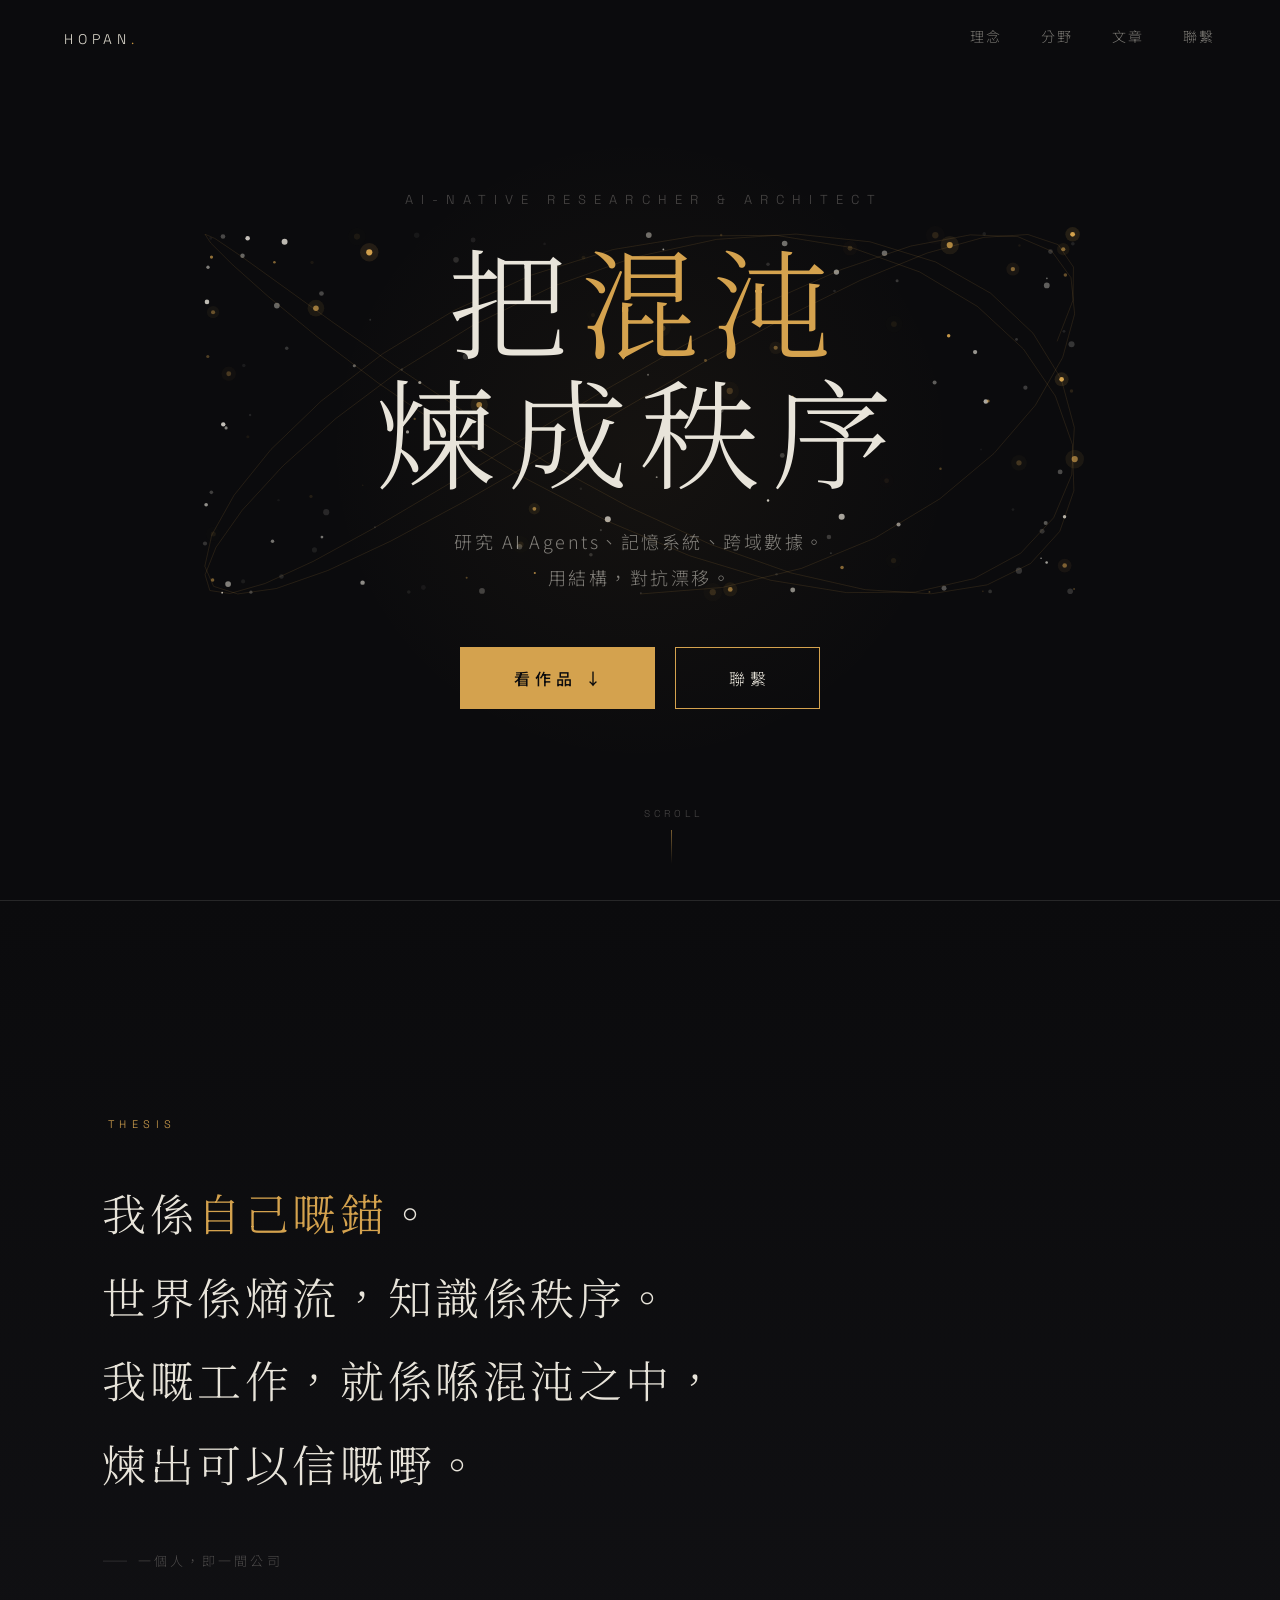
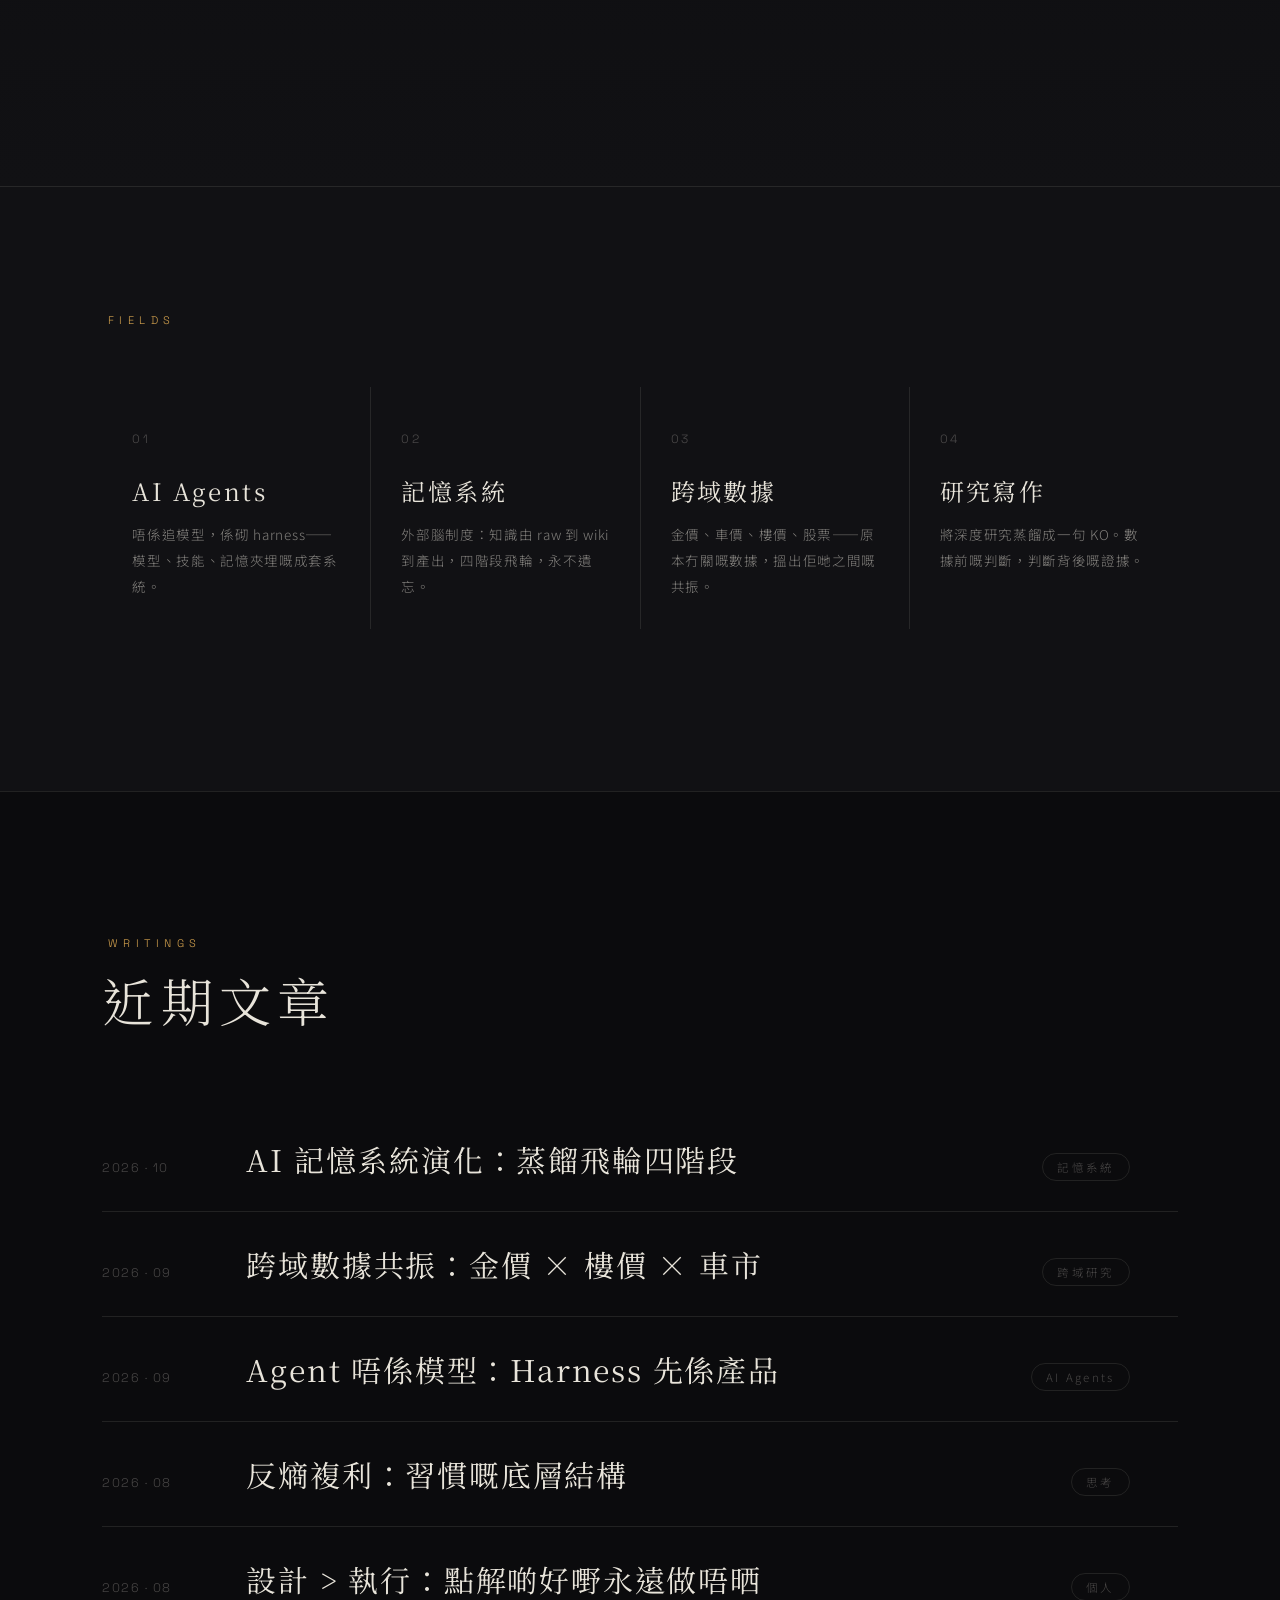
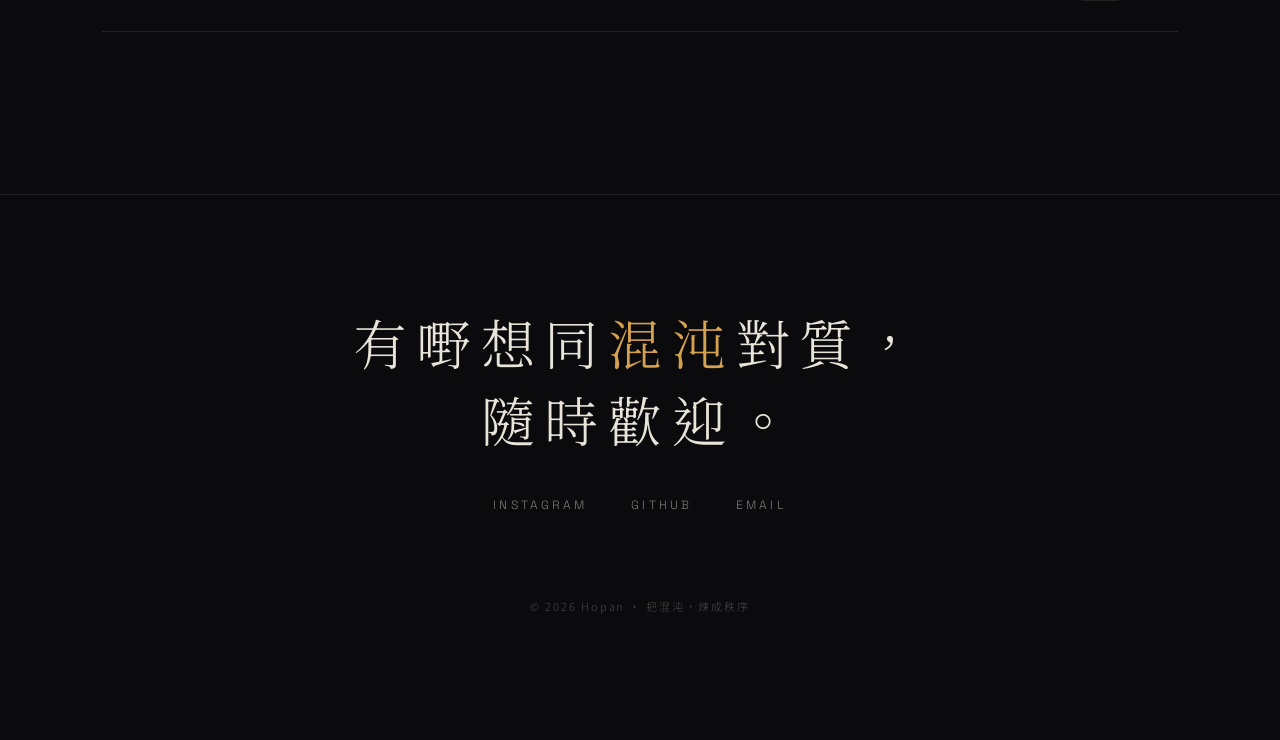
==== index.html @ 5eb1cb06 "Hopan 個人網站 v1.1 - 把混沌，煉成秩序" ====
<!DOCTYPE html>
<html lang="zh-Hant">
<head>
<meta charset="UTF-8">
<meta name="viewport" content="width=device-width, initial-scale=1.0">
<title>Hopan — 把混沌，煉成秩序</title>
<meta name="description" content="Hopan：AI-native researcher & architect。研究 AI Agents、記憶系統、跨域數據。將混沌，煉成秩序。">
<link rel="preconnect" href="https://fonts.googleapis.com">
<link rel="preconnect" href="https://fonts.gstatic.com" crossorigin>
<link href="https://fonts.googleapis.com/css2?family=Noto+Serif+TC:wght@300;400;500&family=Noto+Sans+TC:wght@300;400;500&family=Space+Grotesk:wght@300;400;500&display=swap" rel="stylesheet">
<style>
  :root{
    --bg:#0b0b0d;
    --bg-2:#111114;
    --ink:#e8e4da;
    --ink-dim:rgba(232,228,218,.52);
    --ink-faint:rgba(232,228,218,.28);
    --gold:#d4a24e;
    --gold-soft:rgba(212,162,78,.55);
    --line:rgba(232,228,218,.1);
    --serif:"Noto Serif TC","Songti SC","STSong",Georgia,serif;
    --sans:"Noto Sans TC","PingFang TC","Microsoft JhengHei",sans-serif;
    --en:"Space Grotesk","Noto Sans TC",sans-serif;
  }
  *{ box-sizing:border-box; margin:0; padding:0; }
  html{ scroll-behavior:smooth; }
  body{
    background:var(--bg); color:var(--ink);
    font-family:var(--sans); font-weight:300;
    -webkit-font-smoothing:antialiased; overflow-x:hidden;
  }
  ::selection{ background:var(--gold); color:#0b0b0d; }
  a{ color:inherit; text-decoration:none; }

  /* ============ 載入遮幕 ============ */
  #boot{
    position:fixed; inset:0; z-index:100; background:var(--bg);
    display:flex; align-items:center; justify-content:center;
    transition:opacity 1s ease;
  }
  #boot.done{ opacity:0; pointer-events:none; }
  #boot .tag{
    font-family:var(--en); font-size:12px; letter-spacing:.6em; text-indent:.6em;
    color:var(--ink-faint); animation:bootpulse 1.6s ease infinite;
  }
  @keyframes bootpulse{ 0%,100%{opacity:.3} 50%{opacity:.9} }

  /* ============ 頂導覽 ============ */
  header{
    position:fixed; top:0; left:0; right:0; z-index:50;
    display:flex; justify-content:space-between; align-items:center;
    padding:26px 5vw; mix-blend-mode:difference;
  }
  header .brand{
    font-family:var(--en); font-size:14px; letter-spacing:.34em; text-transform:uppercase;
  }
  header nav{ display:flex; gap:38px; }
  header nav a{
    font-size:14px; letter-spacing:.18em; color:var(--ink-dim); transition:color .3s;
    position:relative; padding-bottom:5px;
  }
  header nav a::after{
    content:""; position:absolute; left:0; bottom:0; width:0; height:1px;
    background:var(--gold); transition:width .35s;
  }
  header nav a:hover{ color:var(--ink); }
  header nav a:hover::after{ width:100%; }

  /* ============ HERO — 混沌粒子舞台 ============ */
  #hero{
    position:relative; height:100vh; min-height:560px;
    display:flex; flex-direction:column; align-items:center; justify-content:center;
    text-align:center; overflow:hidden;
  }
  #hero canvas{ position:absolute; inset:0; width:100%; height:100%; }
  #hero .halo{
    position:absolute; left:50%; top:50%; transform:translate(-50%,-50%);
    width:min(86vmin,720px); height:min(86vmin,720px); pointer-events:none;
    background:radial-gradient(circle, rgba(212,162,78,.05) 0%, transparent 62%);
  }
  #hero .eyebrow{
    position:relative; font-family:var(--en); font-size:clamp(10px,1.4vw,13px);
    letter-spacing:.62em; text-indent:.62em; color:var(--ink-faint); text-transform:uppercase;
    opacity:0; animation:fadein 1.4s ease 0.9s forwards;
  }
  #hero h1{
    position:relative; margin-top:26px;
    font-family:var(--serif); font-weight:300;
    font-size:clamp(46px,10.5vw,120px); letter-spacing:.1em; text-indent:.1em; line-height:1.08;
    opacity:0; animation:fadein 1.6s ease 1.15s forwards;
  }
  #hero h1 .gold{
    color:var(--gold); font-style:normal;
  }
  #hero .sub{
    position:relative; margin-top:30px; max-width:min(520px,78vw);
    font-size:clamp(14px,2vw,18px); font-weight:300; letter-spacing:.14em; line-height:2;
    color:var(--ink-dim);
    opacity:0; animation:fadein 1.6s ease 1.5s forwards;
  }
  #hero .cta{
    position:relative; margin-top:52px; display:flex; gap:20px; justify-content:center; flex-wrap:wrap;
    opacity:0; animation:fadein 1.4s ease 1.85s forwards;
  }
  #hero .cta a{
    font-size:clamp(14px,1.8vw,16px); letter-spacing:.3em; text-indent:.3em;
    padding:18px 48px; border:1px solid var(--gold); color:var(--ink);
    transition:all .4s; position:relative;
  }
  #hero .cta a.goldbt{ background:var(--gold); color:#0b0b0d; border-color:var(--gold); font-weight:500; }
  #hero .cta a:not(.goldbt):hover{ background:rgba(212,162,78,.08); letter-spacing:.42em; }
  #hero .cta a.goldbt:hover{ background:transparent; color:var(--gold); }
  #hero .scrollhint{
    position:absolute; bottom:36px; left:50%; transform:translateX(-50%);
    font-family:var(--en); font-size:10px; letter-spacing:.4em; text-indent:.4em;
    color:var(--ink-faint); opacity:0; animation:fadein 1.6s ease 2.4s forwards;
  }
  #hero .scrollhint::after{
    content:""; display:block; width:1px; height:34px; margin:10px auto 0;
    background:linear-gradient(var(--gold-soft), transparent);
    animation:linedrop 2.2s ease infinite;
  }
  @keyframes linedrop{ 0%{transform:scaleY(0); transform-origin:top} 45%{transform:scaleY(1); transform-origin:top} 55%{transform:scaleY(1); transform-origin:top} 100%{transform:scaleY(0); transform-origin:bottom} }
  @keyframes fadein{ from{opacity:0; transform:translateY(14px)} to{opacity:1; transform:none} }
  @keyframes fadeup{ from{opacity:0; transform:translateY(30px)} to{opacity:1; transform:none} }

  /* ============ 理念句（editorial） ============ */
  #thesis{
    position:relative; padding:24vh 8vw;
    border-top:1px solid var(--line);
    background:linear-gradient(var(--bg), var(--bg-2));
  }
  #thesis .kicker{
    font-family:var(--en); font-size:11px; letter-spacing:.5em; text-indent:.5em;
    color:var(--gold); text-transform:uppercase; margin-bottom:40px;
  }
  #thesis p{
    font-family:var(--serif); font-weight:300;
    font-size:clamp(24px,4.6vw,44px); line-height:1.9; letter-spacing:.08em;
    color:var(--ink); max-width:1000px;
  }
  #thesis p em{ font-style:normal; color:var(--gold); }
  #thesis .foot{
    margin-top:46px; font-size:13px; letter-spacing:.24em; color:var(--ink-faint);
  }
  .reveal{ opacity:0; transform:translateY(30px); transition:opacity 1s ease, transform 1s ease; }
  .reveal.in{ opacity:1; transform:none; }

  /* ============ 分野（做緊嘅嘢） ============ */
  #fields{ padding:14vh 8vw 18vh; background:var(--bg-2); border-top:1px solid var(--line); }
  #fields .kicker{
    font-family:var(--en); font-size:11px; letter-spacing:.5em; text-indent:.5em;
    color:var(--gold); text-transform:uppercase; margin-bottom:60px;
  }
  .field-grid{ display:grid; grid-template-columns:repeat(4,1fr); gap:1px; background:var(--line); }
  .field{
    background:var(--bg-2); padding:44px 30px 30px; min-height:230px;
    transition:background .5s;
  }
  .field:hover{ background:#16161a; }
  .field .no{
    font-family:var(--en); font-size:12px; color:var(--ink-faint); letter-spacing:.2em;
  }
  .field h3{
    margin-top:26px; font-family:var(--serif); font-weight:400;
    font-size:clamp(18px,2vw,24px); letter-spacing:.1em;
  }
  .field p{
    margin-top:14px; font-size:13.5px; line-height:1.9; letter-spacing:.05em; color:var(--ink-dim);
  }
  .field .idx{ display:none; }

  /* ============ 文章 ============ */
  #writing{ padding:16vh 8vw 18vh; border-top:1px solid var(--line); }
  #writing .kicker{
    font-family:var(--en); font-size:11px; letter-spacing:.5em; text-indent:.5em;
    color:var(--gold); text-transform:uppercase; margin-bottom:12px;
  }
  #writing .h{
    font-family:var(--serif); font-weight:300; font-size:clamp(30px,5vw,52px);
    letter-spacing:.12em; margin-bottom:70px;
  }
  .post{
    display:flex; align-items:baseline; gap:34px; padding:30px 0;
    border-bottom:1px solid var(--line); cursor:pointer;
    transition:padding-left .5s;
  }
  .post:hover{ padding-left:18px; }
  .post .date{
    font-family:var(--en); font-size:12.5px; color:var(--ink-faint);
    letter-spacing:.12em; width:110px; flex-shrink:0;
  }
  .post .tt{
    flex:1; font-family:var(--serif); font-weight:400;
    font-size:clamp(19px,3vw,30px); letter-spacing:.06em;
  }
  .post .cat{
    font-size:11.5px; letter-spacing:.2em; color:var(--ink-faint);
    border:1px solid var(--line); padding:5px 14px; border-radius:999px; flex-shrink:0;
  }
  .post .arr{
    font-family:var(--en); color:var(--gold); font-size:18px;
    opacity:0; transform:translateX(-8px); transition:all .4s;
  }
  .post:hover .arr{ opacity:1; transform:none; }

  /* ============ 底部 ============ */
  footer{
    padding:12vh 8vw 14vh; border-top:1px solid var(--line); text-align:center;
  }
  footer .big{
    font-family:var(--serif); font-weight:300;
    font-size:clamp(26px,5vw,54px); letter-spacing:.18em;
  }
  footer .big .gold{ color:var(--gold); }
  footer .links{ margin-top:40px; display:flex; justify-content:center; gap:44px; }
  footer .links a{
    font-family:var(--en); font-size:12px; letter-spacing:.26em; text-transform:uppercase;
    color:var(--ink-dim); border-bottom:1px solid transparent; padding-bottom:4px; transition:all .3s;
  }
  footer .links a:hover{ color:var(--ink); border-color:var(--gold); }
  footer .copy{ margin-top:80px; font-size:11px; letter-spacing:.18em; color:var(--ink-faint); }

  /* 文章 modal（簡約） */
  #reader{
    position:fixed; inset:0; z-index:90; display:none;
    background:rgba(11,11,13,.96); overflow-y:auto;
  }
  #reader.open{ display:block; }
  #reader .inner{ max-width:720px; margin:0 auto; padding:16vh 8vw 20vh; }
  #reader .close{
    position:fixed; top:26px; right:5vw; font-family:var(--en); font-size:13px;
    letter-spacing:.2em; color:var(--ink-dim); cursor:pointer; z-index:91;
    border-bottom:1px solid transparent; padding-bottom:3px;
  }
  #reader .close:hover{ color:var(--ink); border-color:var(--gold); }
  #reader .rtitle{ font-family:var(--serif); font-weight:300; font-size:clamp(26px,4.4vw,42px); line-height:1.5; letter-spacing:.08em; }
  #reader .rmeta{ margin-top:20px; font-family:var(--en); font-size:12px; color:var(--ink-faint); letter-spacing:.18em; }
  #reader .rbody{ margin-top:56px; font-size:16.5px; line-height:2.15; letter-spacing:.04em; color:var(--ink-dim); font-weight:300; }
  #reader .rbody p{ margin-bottom:1.6em; }
  #reader .rbody .lead{ color:var(--ink); font-family:var(--serif); font-size:19px; line-height:2; }

  @media (max-width:900px){
    header nav{ display:none; }
    .field-grid{ grid-template-columns:1fr; }
    .post{ flex-wrap:wrap; gap:12px; }
    .post .date{ width:auto; }
    .post .arr{ display:none; }
    #thesis, #fields, #writing{ padding-left:6vw; padding-right:6vw; }
    footer .links{ flex-wrap:wrap; gap:26px; }
  }
  @media (prefers-reduced-motion: reduce){
    *{ animation:none !important; transition:none !important; }
    .reveal{ opacity:1; transform:none; }
    #hero .eyebrow, #hero h1, #hero .sub, #hero .scrollhint{ opacity:1; animation:none; }
  }
</style>
</head>
<body>

<div id="boot"><div class="tag">ENTROPY→ORDER</div></div>

<header>
  <div class="brand">Hopan<span style="color:var(--gold)">.</span></div>
  <nav>
    <a href="#thesis">理念</a>
    <a href="#fields">分野</a>
    <a href="#writing">文章</a>
    <a href="#contact">聯繫</a>
  </nav>
</header>

<section id="hero">
  <canvas id="field"></canvas>
  <div class="halo"></div>
  <div class="eyebrow">AI-Native Researcher &amp; Architect</div>
  <h1>把<span class="gold">混沌</span><br>煉成秩序</h1>
  <div class="sub">研究 AI Agents、記憶系統、跨域數據。<br>用結構，對抗漂移。</div>
  <div class="cta">
    <a href="#writing" class="goldbt">看作品 ↓</a>
    <a href="#contact">聯繫</a>
  </div>
  <div class="scrollhint">SCROLL</div>
</section>

<section id="thesis">
  <div class="kicker reveal">Thesis</div>
  <p class="reveal">我係<em>自己嘅錨</em>。<br>
  世界係熵流，知識係秩序。<br>
  我嘅工作，就係喺混沌之中，<br>
  煉出可以信嘅嘢。</p>
  <div class="foot reveal">—— 一個人，即一間公司</div>
</section>

<section id="fields">
  <div class="kicker reveal">Fields</div>
  <div class="field-grid">
    <div class="field reveal">
      <div class="no">01</div>
      <h3>AI Agents</h3>
      <p>唔係追模型，係砌 harness——模型、技能、記憶夾埋嘅成套系統。</p>
    </div>
    <div class="field reveal">
      <div class="no">02</div>
      <h3>記憶系統</h3>
      <p>外部腦制度：知識由 raw 到 wiki 到產出，四階段飛輪，永不遺忘。</p>
    </div>
    <div class="field reveal">
      <div class="no">03</div>
      <h3>跨域數據</h3>
      <p>金價、車價、樓價、股票——原本冇關嘅數據，搵出佢哋之間嘅共振。</p>
    </div>
    <div class="field reveal">
      <div class="no">04</div>
      <h3>研究寫作</h3>
      <p>將深度研究蒸餾成一句 KO。數據前嘅判斷，判斷背後嘅證據。</p>
    </div>
  </div>
</section>

<section id="writing">
  <div class="kicker reveal">Writings</div>
  <div class="h reveal">近期文章</div>

  <article class="post reveal" data-i="0">
    <span class="date">2026 · 10</span>
    <span class="tt">AI 記憶系統演化：蒸餾飛輪四階段</span>
    <span class="cat">記憶系統</span>
    <span class="arr">→</span>
  </article>
  <article class="post reveal" data-i="1">
    <span class="date">2026 · 09</span>
    <span class="tt">跨域數據共振：金價 × 樓價 × 車市</span>
    <span class="cat">跨域研究</span>
    <span class="arr">→</span>
  </article>
  <article class="post reveal" data-i="2">
    <span class="date">2026 · 09</span>
    <span class="tt">Agent 唔係模型：Harness 先係產品</span>
    <span class="cat">AI Agents</span>
    <span class="arr">→</span>
  </article>
  <article class="post reveal" data-i="3">
    <span class="date">2026 · 08</span>
    <span class="tt">反熵複利：習慣嘅底層結構</span>
    <span class="cat">思考</span>
    <span class="arr">→</span>
  </article>
  <article class="post reveal" data-i="4">
    <span class="date">2026 · 08</span>
    <span class="tt">設計 > 執行：點解啲好嘢永遠做唔晒</span>
    <span class="cat">個人</span>
    <span class="arr">→</span>
  </article>
</section>

<footer id="contact">
  <div class="big reveal">有嘢想同<span class="gold">混沌</span>對質，<br>隨時歡迎。</div>
  <div class="links reveal">
    <a href="#">Instagram</a>
    <a href="#">GitHub</a>
    <a href="#">Email</a>
  </div>
  <div class="copy reveal">© 2026 Hopan · 把混沌，煉成秩序</div>
</footer>

<!-- 文章閱讀器 -->
<div id="reader">
  <span class="close">CLOSE</span>
  <div class="inner"><div id="rbody"></div></div>
</div>

<script>
/* ============================================================
   Hopan — 把混沌，煉成秩序
   概念：熵 → 秩序。混沌粒子於首屏聚合為一線。
============================================================ */
const boot=document.getElementById('boot');
addEventListener('load',()=>setTimeout(()=>boot.classList.add('done'),700));

/* ---------- 混沌粒子場 ---------- */
const cv=document.getElementById('field'), ctx=cv.getContext('2d');
const hero=document.getElementById('hero');
let W,H,dpr=Math.min(devicePixelRatio||1,2);
function fit(){
  W=cv.width=Math.floor(hero.clientWidth*dpr);
  H=cv.height=Math.floor(hero.clientHeight*dpr);
}
fit(); addEventListener('resize',fit);

/* 粒子：由下方混沌，向標題收斂上升（「煉成秩序」嘅故事） */
const N=150;
const P=[];
// 秩序目標：一條沿標題中軸嘅「光芒帶」
const targetX=i=>W/2 + (Math.sin(i*1.9)*W*0.34);
const targetY=i=>H*0.46 + (Math.cos(i*2.7)*H*0.20);
for(let i=0;i<N;i++){
  P.push({
    x:Math.random()*W, y:H*(0.7+Math.random()*0.6),   // 由底部開始
    vx:(Math.random()-.5)*1.1*dpr, vy:(Math.random()-.5)*1.1*dpr,
    r:(0.8+Math.random()*2.4)*dpr,
    tx:targetX(i), ty:targetY(i),
    gold:Math.random()<0.33,
    a:0.35+Math.random()*0.8,
    ph:Math.random()*6.28,
  });
}
let t=0, ordered=0;
setTimeout(()=>{ ordered=1; }, 1900);
let mx=null,my=null;
addEventListener('mousemove',e=>{
  const r=hero.getBoundingClientRect();
  mx=(e.clientX-r.left)*dpr; my=(e.clientY-r.top)*dpr;
});

function draw(){
  t+=0.005;
  ctx.clearRect(0,0,W,H);
  const easeCurve = ordered<1 ? 0.006 : 0.022;   // 秩序化後加速收斂
  // 「煉化」隨時間漸強：粒子由底升向標題光芒帶
  for(const p of P){
    const tx = targetX(P.indexOf(p)), ty = targetY(P.indexOf(p));
    p.x += (tx-p.x)*easeCurve + p.vx;
    p.y += (ty-p.y)*easeCurve + p.vy - 0.05*dpr;  // 微上升
    p.vx*=.97; p.vy*=.97;

    if(mx!==null){
      const dx=p.x-mx, dy=p.y-my, d=Math.hypot(dx,dy);
      if(d<110*dpr){ p.x+=dx/d*3*dpr; p.y+=dy/d*3*dpr; }
    }
    const tw=0.55+0.45*Math.sin(t*2.2+p.ph);
    ctx.fillStyle = p.gold
      ? `rgba(212,162,78,${p.a*tw})`
      : `rgba(232,228,218,${p.a*tw*0.8})`;
    ctx.beginPath(); ctx.arc(p.x,p.y,p.r,0,6.283); ctx.fill();
    // 微光暈 —— 令每一粒有「光源」感
    if(p.gold && p.r>1.8*dpr){
      ctx.fillStyle=`rgba(212,162,78,${p.a*tw*0.13})`;
      ctx.beginPath(); ctx.arc(p.x,p.y,p.r*3,0,6.283); ctx.fill();
    }
  }
  // 收斂完成：光芒帶細線
  if(ordered>0.5){
    ctx.strokeStyle='rgba(212,162,78,0.13)';
    ctx.lineWidth=1*dpr;
    ctx.beginPath();
    for(let i=0;i<110;i++){
      const xx=W/2+(Math.sin(i*0.19)*W*0.34);
      const yy=H*0.46+(Math.cos(i*0.27)*H*0.20);
      i===0?ctx.moveTo(xx,yy):ctx.lineTo(xx,yy);
    }
    ctx.stroke();
  }
  requestAnimationFrame(draw);
}
draw();

/* ---------- Scroll Reveal ---------- */
const io=new IntersectionObserver(es=>{
  es.forEach(e=>{ if(e.isIntersecting){ e.target.classList.add('in'); io.unobserve(e.target); } });
},{threshold:.12});
document.querySelectorAll('.reveal').forEach(el=>io.observe(el));

/* ---------- 文章資料 ---------- */
const POSTS=[
  {
    t:'AI 記憶系統演化：蒸餾飛輪四階段',
    d:'2026 · 10', c:'記憶系統',
    body:`
      <p class="lead">記憶嘅痛點，唔係「儲唔夠」，係「搵唔返」。長對話燒 token，跨視窗喪失默契。所以唔係 keep 成段對話，而係 keep「進化緊嘅 profile」。</p>
      <p>我哋將知識分成四階段：Raw（未加工原始）→ Source（已揀選源頭）→ Knowledge（已提煉知識）→ Output（產出）。每階段各有歸宿，形成飛輪。</p>
      <p>蒸餾嘅核心：唔係將舊嘢壓縮，而係將十四個 session 嘅教訓、二十條 bug、十二條理論，煉成一個比原版更好嘅系統。失去舊 code，就係得到重寫機會。</p>
      <p>信任機制先係護城河——幻覺降「出街率」，唔係降「幻想率」。價值唔係追 model，係追「機制服務模型」嗰套。</p>`
  },
  {
    t:'跨域數據共振：金價 × 樓價 × 車市',
    d:'2026 · 09', c:'跨域研究',
    body:`
      <p class="lead">金價、車價、樓價睇落冇關，但當你將佢哋放埋一齊，會見到同一股暗流。</p>
      <p>數據 pipeline：爬取 → 驗證 → SQLite → 儀表板。每個數字都要追溯到源頭，唔靠感覺。</p>
      <p>跨域嘅價值唔係「預測」，而係「共振」——原本獨立嘅信號，喺某個維度上突然同步，嗰下先係 insight。</p>
      <p>工具唔係目的。目的係由混亂數據中，煉出一條可以信嘅線索。</p>`
  },
  {
    t:'Agent 唔係模型：Harness 先係產品',
    d:'2026 · 09', c:'AI Agents',
    body:`
      <p class="lead">人人問「邊個 model 最勁」，但我哋嘅答案係：樽頸喺 context pipeline，唔喺模型智商。</p>
      <p>一個 agent 係由 prompt、工具、記憶、技能、編排合成嘅成套系統——先係「產品」。模型只係其中一粒零件。</p>
      <p>Design > Model：你點樣餵 context、點樣校準、點樣防止幻覺出街，遠比換粒貴 model 重要。</p>
      <p>AGI 唔會係一粒 model——係 model + skill + harness 嘅成套嘢。</p>`
  },
  {
    t:'反熵複利：習慣嘅底層結構',
    d:'2026 · 08', c:'思考',
    body:`
      <p class="lead">宇宙傾向熵增，但生命嘅本質係局部反熵。習慣就係「反熵複利」——每日一點點秩序，累積成結構。</p>
      <p>問題從來唔係「冇能力」，係「用一把永遠唔准自己收尾嘅尺」嚟量自己。天才冇定義，所以永遠覺得未夠好。</p>
      <p>破解方法：完成一件細細嘅嘢，唔好自己判斷算唔算完成——交俾第二個人見證，佢幫你寫低、蓋章。</p>
      <p>你信第二個，多過信自己。咁先有得收尾。</p>`
  },
  {
    t:'設計 > 執行：點解啲好嘢永遠做唔晒',
    d:'2026 · 08', c:'個人',
    body:`
      <p class="lead">獎喺開頭興奮嗰陣已經兌現咗，收尾嗰刻反而唔准收——呢個先係「永遠做唔晒」嘅根因。</p>
      <p>解決方法唔係「逼自己勤力」，而係將「完成」嘅判斷權外判。小事即做，做完交帳，唔好留喺自己個腦度 loop。</p>
      <p>系統示範過：自動化 = self-heal 係有力嘅。但紀律係人嘅嘢，唔係 pipeline 嘅嘢。</p>
      <p>最尾一句：完成，先係真正嘅開始。</p>`
  },
];

/* ---------- 文章閱讀器 ---------- */
const reader=document.getElementById('reader');
const rbody=document.getElementById('rbody');
document.querySelectorAll('.post').forEach(el=>{
  el.addEventListener('click',()=>{
    const p=POSTS[+el.dataset.i];
    rbody.innerHTML=`
      <div class="rtitle">${p.t}</div>
      <div class="rmeta">${p.d} &nbsp;·&nbsp; ${p.c}</div>
      <div class="rbody">${p.body}</div>`;
    reader.classList.add('open');
    reader.scrollTop=0;
  });
});
reader.querySelector('.close').addEventListener('click',()=>reader.classList.remove('open'));
reader.addEventListener('click',e=>{ if(e.target===reader) reader.classList.remove('open'); });
addEventListener('keydown',e=>{ if(e.key==='Escape') reader.classList.remove('open'); });

/* 平滑 anchor（header 唔遮） */
document.querySelectorAll('a[href^="#"]').forEach(a=>{
  a.addEventListener('click',e=>{
    const t=document.querySelector(a.getAttribute('href'));
    if(t){ e.preventDefault(); t.scrollIntoView({behavior:'smooth'}); }
  });
});
</script>
</body>
</html>
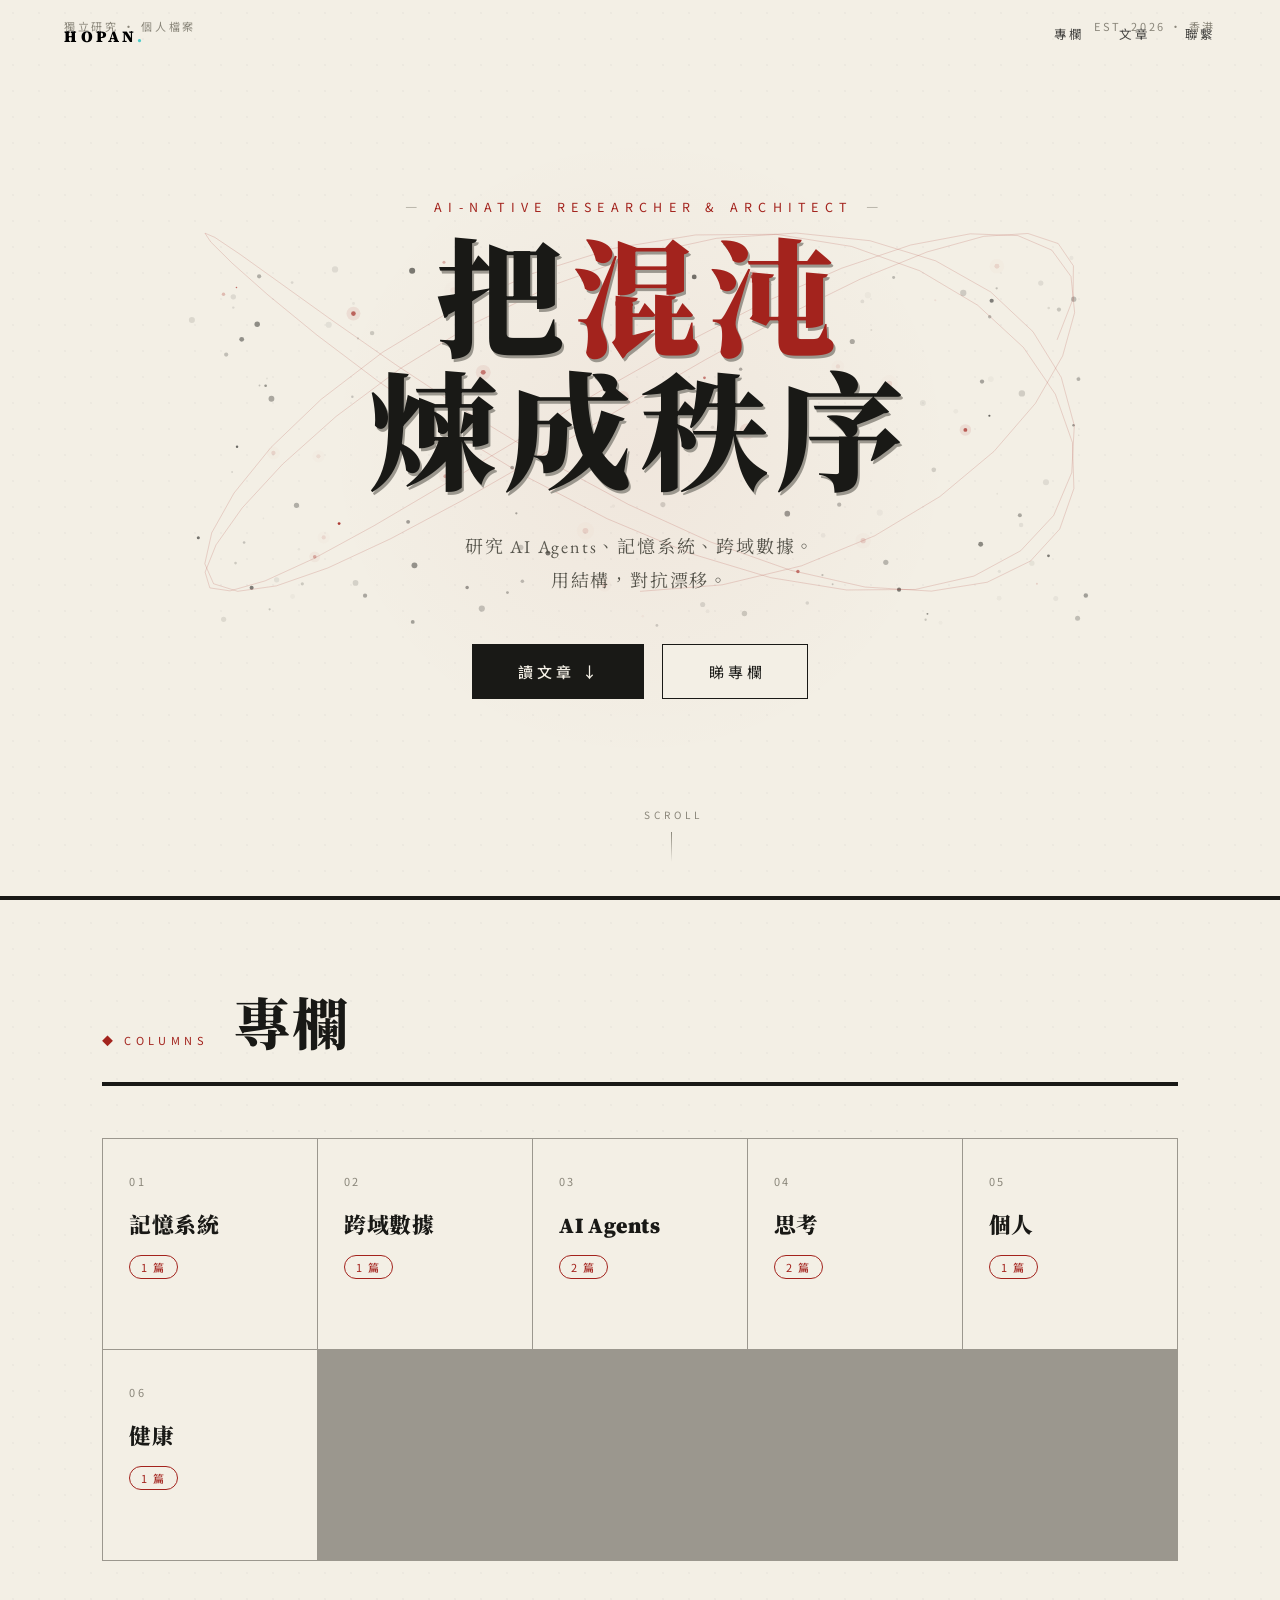
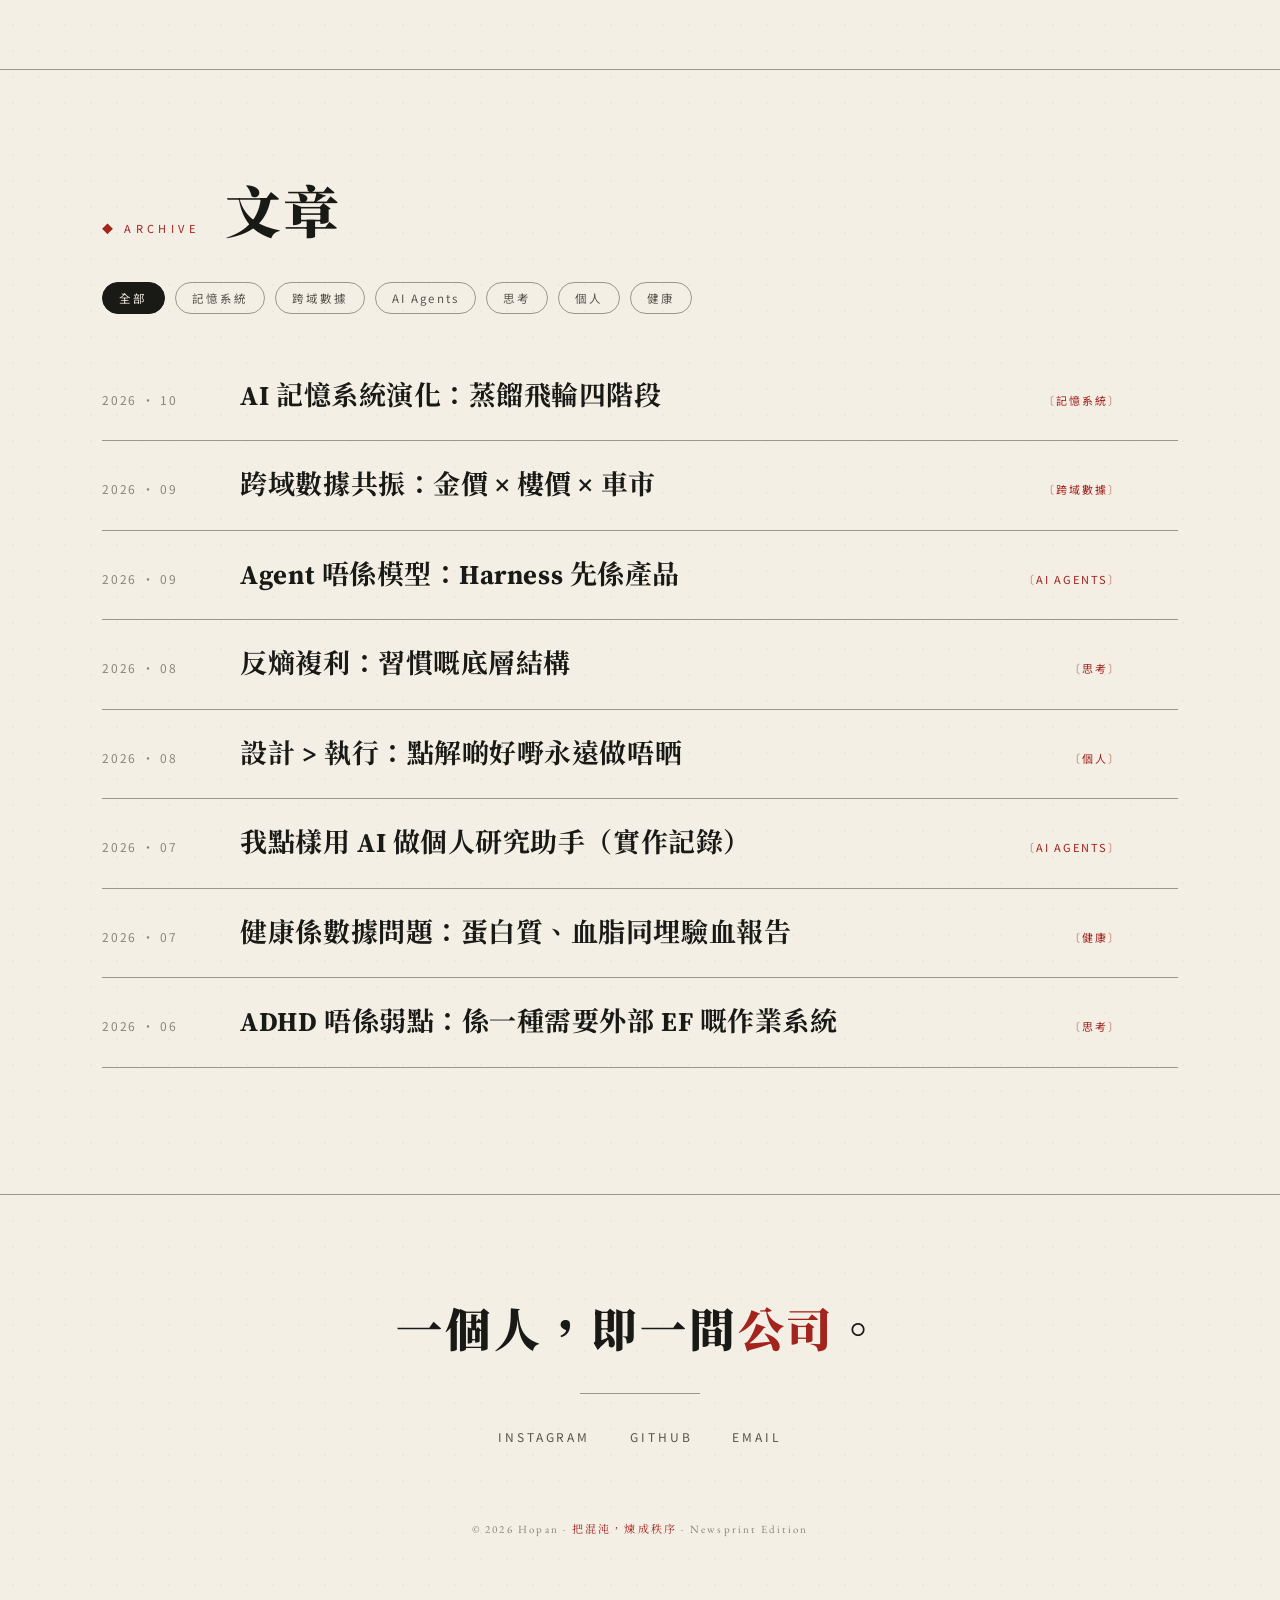
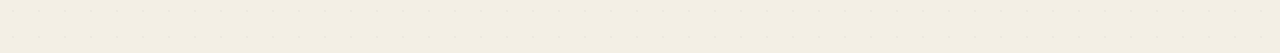
==== commit 447b9c7c: "Newsprint Edition: 報紙風格重設計 + Blog 架構 (posts.js 文章庫 + 自動分類)" ====
--- a/index.html
+++ b/index.html
@@ -7,264 +7,351 @@
 <meta name="description" content="Hopan：AI-native researcher & architect。研究 AI Agents、記憶系統、跨域數據。將混沌，煉成秩序。">
 <link rel="preconnect" href="https://fonts.googleapis.com">
 <link rel="preconnect" href="https://fonts.gstatic.com" crossorigin>
-<link href="https://fonts.googleapis.com/css2?family=Noto+Serif+TC:wght@300;400;500&family=Noto+Sans+TC:wght@300;400;500&family=Space+Grotesk:wght@300;400;500&display=swap" rel="stylesheet">
+<link href="https://fonts.googleapis.com/css2?family=Noto+Serif+TC:wght@300;400;500;600;700&family=Noto+Sans+TC:wght@300;400;500&display=swap" rel="stylesheet">
 <style>
-  :root{
-    --bg:#0b0b0d;
-    --bg-2:#111114;
-    --ink:#e8e4da;
-    --ink-dim:rgba(232,228,218,.52);
-    --ink-faint:rgba(232,228,218,.28);
-    --gold:#d4a24e;
-    --gold-soft:rgba(212,162,78,.55);
-    --line:rgba(232,228,218,.1);
-    --serif:"Noto Serif TC","Songti SC","STSong",Georgia,serif;
-    --sans:"Noto Sans TC","PingFang TC","Microsoft JhengHei",sans-serif;
-    --en:"Space Grotesk","Noto Sans TC",sans-serif;
-  }
-  *{ box-sizing:border-box; margin:0; padding:0; }
-  html{ scroll-behavior:smooth; }
-  body{
-    background:var(--bg); color:var(--ink);
-    font-family:var(--sans); font-weight:300;
-    -webkit-font-smoothing:antialiased; overflow-x:hidden;
-  }
-  ::selection{ background:var(--gold); color:#0b0b0d; }
-  a{ color:inherit; text-decoration:none; }
-
-  /* ============ 載入遮幕 ============ */
-  #boot{
-    position:fixed; inset:0; z-index:100; background:var(--bg);
-    display:flex; align-items:center; justify-content:center;
-    transition:opacity 1s ease;
-  }
-  #boot.done{ opacity:0; pointer-events:none; }
-  #boot .tag{
-    font-family:var(--en); font-size:12px; letter-spacing:.6em; text-indent:.6em;
-    color:var(--ink-faint); animation:bootpulse 1.6s ease infinite;
-  }
-  @keyframes bootpulse{ 0%,100%{opacity:.3} 50%{opacity:.9} }
-
-  /* ============ 頂導覽 ============ */
-  header{
-    position:fixed; top:0; left:0; right:0; z-index:50;
-    display:flex; justify-content:space-between; align-items:center;
-    padding:26px 5vw; mix-blend-mode:difference;
-  }
-  header .brand{
-    font-family:var(--en); font-size:14px; letter-spacing:.34em; text-transform:uppercase;
-  }
-  header nav{ display:flex; gap:38px; }
-  header nav a{
-    font-size:14px; letter-spacing:.18em; color:var(--ink-dim); transition:color .3s;
-    position:relative; padding-bottom:5px;
-  }
-  header nav a::after{
-    content:""; position:absolute; left:0; bottom:0; width:0; height:1px;
-    background:var(--gold); transition:width .35s;
-  }
-  header nav a:hover{ color:var(--ink); }
-  header nav a:hover::after{ width:100%; }
-
-  /* ============ HERO — 混沌粒子舞台 ============ */
-  #hero{
-    position:relative; height:100vh; min-height:560px;
-    display:flex; flex-direction:column; align-items:center; justify-content:center;
-    text-align:center; overflow:hidden;
-  }
-  #hero canvas{ position:absolute; inset:0; width:100%; height:100%; }
-  #hero .halo{
-    position:absolute; left:50%; top:50%; transform:translate(-50%,-50%);
-    width:min(86vmin,720px); height:min(86vmin,720px); pointer-events:none;
-    background:radial-gradient(circle, rgba(212,162,78,.05) 0%, transparent 62%);
-  }
-  #hero .eyebrow{
-    position:relative; font-family:var(--en); font-size:clamp(10px,1.4vw,13px);
-    letter-spacing:.62em; text-indent:.62em; color:var(--ink-faint); text-transform:uppercase;
-    opacity:0; animation:fadein 1.4s ease 0.9s forwards;
-  }
-  #hero h1{
-    position:relative; margin-top:26px;
-    font-family:var(--serif); font-weight:300;
-    font-size:clamp(46px,10.5vw,120px); letter-spacing:.1em; text-indent:.1em; line-height:1.08;
-    opacity:0; animation:fadein 1.6s ease 1.15s forwards;
-  }
-  #hero h1 .gold{
-    color:var(--gold); font-style:normal;
-  }
-  #hero .sub{
-    position:relative; margin-top:30px; max-width:min(520px,78vw);
-    font-size:clamp(14px,2vw,18px); font-weight:300; letter-spacing:.14em; line-height:2;
-    color:var(--ink-dim);
-    opacity:0; animation:fadein 1.6s ease 1.5s forwards;
-  }
-  #hero .cta{
-    position:relative; margin-top:52px; display:flex; gap:20px; justify-content:center; flex-wrap:wrap;
-    opacity:0; animation:fadein 1.4s ease 1.85s forwards;
-  }
-  #hero .cta a{
-    font-size:clamp(14px,1.8vw,16px); letter-spacing:.3em; text-indent:.3em;
-    padding:18px 48px; border:1px solid var(--gold); color:var(--ink);
-    transition:all .4s; position:relative;
-  }
-  #hero .cta a.goldbt{ background:var(--gold); color:#0b0b0d; border-color:var(--gold); font-weight:500; }
-  #hero .cta a:not(.goldbt):hover{ background:rgba(212,162,78,.08); letter-spacing:.42em; }
-  #hero .cta a.goldbt:hover{ background:transparent; color:var(--gold); }
-  #hero .scrollhint{
-    position:absolute; bottom:36px; left:50%; transform:translateX(-50%);
-    font-family:var(--en); font-size:10px; letter-spacing:.4em; text-indent:.4em;
-    color:var(--ink-faint); opacity:0; animation:fadein 1.6s ease 2.4s forwards;
-  }
-  #hero .scrollhint::after{
-    content:""; display:block; width:1px; height:34px; margin:10px auto 0;
-    background:linear-gradient(var(--gold-soft), transparent);
-    animation:linedrop 2.2s ease infinite;
-  }
-  @keyframes linedrop{ 0%{transform:scaleY(0); transform-origin:top} 45%{transform:scaleY(1); transform-origin:top} 55%{transform:scaleY(1); transform-origin:top} 100%{transform:scaleY(0); transform-origin:bottom} }
-  @keyframes fadein{ from{opacity:0; transform:translateY(14px)} to{opacity:1; transform:none} }
-  @keyframes fadeup{ from{opacity:0; transform:translateY(30px)} to{opacity:1; transform:none} }
-
-  /* ============ 理念句（editorial） ============ */
-  #thesis{
-    position:relative; padding:24vh 8vw;
-    border-top:1px solid var(--line);
-    background:linear-gradient(var(--bg), var(--bg-2));
-  }
-  #thesis .kicker{
-    font-family:var(--en); font-size:11px; letter-spacing:.5em; text-indent:.5em;
-    color:var(--gold); text-transform:uppercase; margin-bottom:40px;
-  }
-  #thesis p{
-    font-family:var(--serif); font-weight:300;
-    font-size:clamp(24px,4.6vw,44px); line-height:1.9; letter-spacing:.08em;
-    color:var(--ink); max-width:1000px;
-  }
-  #thesis p em{ font-style:normal; color:var(--gold); }
-  #thesis .foot{
-    margin-top:46px; font-size:13px; letter-spacing:.24em; color:var(--ink-faint);
-  }
-  .reveal{ opacity:0; transform:translateY(30px); transition:opacity 1s ease, transform 1s ease; }
-  .reveal.in{ opacity:1; transform:none; }
-
-  /* ============ 分野（做緊嘅嘢） ============ */
-  #fields{ padding:14vh 8vw 18vh; background:var(--bg-2); border-top:1px solid var(--line); }
-  #fields .kicker{
-    font-family:var(--en); font-size:11px; letter-spacing:.5em; text-indent:.5em;
-    color:var(--gold); text-transform:uppercase; margin-bottom:60px;
-  }
-  .field-grid{ display:grid; grid-template-columns:repeat(4,1fr); gap:1px; background:var(--line); }
-  .field{
-    background:var(--bg-2); padding:44px 30px 30px; min-height:230px;
-    transition:background .5s;
-  }
-  .field:hover{ background:#16161a; }
-  .field .no{
-    font-family:var(--en); font-size:12px; color:var(--ink-faint); letter-spacing:.2em;
-  }
-  .field h3{
-    margin-top:26px; font-family:var(--serif); font-weight:400;
-    font-size:clamp(18px,2vw,24px); letter-spacing:.1em;
-  }
-  .field p{
-    margin-top:14px; font-size:13.5px; line-height:1.9; letter-spacing:.05em; color:var(--ink-dim);
-  }
-  .field .idx{ display:none; }
-
-  /* ============ 文章 ============ */
-  #writing{ padding:16vh 8vw 18vh; border-top:1px solid var(--line); }
-  #writing .kicker{
-    font-family:var(--en); font-size:11px; letter-spacing:.5em; text-indent:.5em;
-    color:var(--gold); text-transform:uppercase; margin-bottom:12px;
-  }
-  #writing .h{
-    font-family:var(--serif); font-weight:300; font-size:clamp(30px,5vw,52px);
-    letter-spacing:.12em; margin-bottom:70px;
-  }
-  .post{
-    display:flex; align-items:baseline; gap:34px; padding:30px 0;
-    border-bottom:1px solid var(--line); cursor:pointer;
-    transition:padding-left .5s;
-  }
-  .post:hover{ padding-left:18px; }
-  .post .date{
-    font-family:var(--en); font-size:12.5px; color:var(--ink-faint);
-    letter-spacing:.12em; width:110px; flex-shrink:0;
-  }
-  .post .tt{
-    flex:1; font-family:var(--serif); font-weight:400;
-    font-size:clamp(19px,3vw,30px); letter-spacing:.06em;
-  }
-  .post .cat{
-    font-size:11.5px; letter-spacing:.2em; color:var(--ink-faint);
-    border:1px solid var(--line); padding:5px 14px; border-radius:999px; flex-shrink:0;
-  }
-  .post .arr{
-    font-family:var(--en); color:var(--gold); font-size:18px;
-    opacity:0; transform:translateX(-8px); transition:all .4s;
-  }
-  .post:hover .arr{ opacity:1; transform:none; }
-
-  /* ============ 底部 ============ */
-  footer{
-    padding:12vh 8vw 14vh; border-top:1px solid var(--line); text-align:center;
-  }
-  footer .big{
-    font-family:var(--serif); font-weight:300;
-    font-size:clamp(26px,5vw,54px); letter-spacing:.18em;
-  }
-  footer .big .gold{ color:var(--gold); }
-  footer .links{ margin-top:40px; display:flex; justify-content:center; gap:44px; }
-  footer .links a{
-    font-family:var(--en); font-size:12px; letter-spacing:.26em; text-transform:uppercase;
-    color:var(--ink-dim); border-bottom:1px solid transparent; padding-bottom:4px; transition:all .3s;
-  }
-  footer .links a:hover{ color:var(--ink); border-color:var(--gold); }
-  footer .copy{ margin-top:80px; font-size:11px; letter-spacing:.18em; color:var(--ink-faint); }
-
-  /* 文章 modal（簡約） */
-  #reader{
-    position:fixed; inset:0; z-index:90; display:none;
-    background:rgba(11,11,13,.96); overflow-y:auto;
-  }
-  #reader.open{ display:block; }
-  #reader .inner{ max-width:720px; margin:0 auto; padding:16vh 8vw 20vh; }
-  #reader .close{
-    position:fixed; top:26px; right:5vw; font-family:var(--en); font-size:13px;
-    letter-spacing:.2em; color:var(--ink-dim); cursor:pointer; z-index:91;
-    border-bottom:1px solid transparent; padding-bottom:3px;
-  }
-  #reader .close:hover{ color:var(--ink); border-color:var(--gold); }
-  #reader .rtitle{ font-family:var(--serif); font-weight:300; font-size:clamp(26px,4.4vw,42px); line-height:1.5; letter-spacing:.08em; }
-  #reader .rmeta{ margin-top:20px; font-family:var(--en); font-size:12px; color:var(--ink-faint); letter-spacing:.18em; }
-  #reader .rbody{ margin-top:56px; font-size:16.5px; line-height:2.15; letter-spacing:.04em; color:var(--ink-dim); font-weight:300; }
-  #reader .rbody p{ margin-bottom:1.6em; }
-  #reader .rbody .lead{ color:var(--ink); font-family:var(--serif); font-size:19px; line-height:2; }
-
-  @media (max-width:900px){
-    header nav{ display:none; }
-    .field-grid{ grid-template-columns:1fr; }
-    .post{ flex-wrap:wrap; gap:12px; }
-    .post .date{ width:auto; }
-    .post .arr{ display:none; }
-    #thesis, #fields, #writing{ padding-left:6vw; padding-right:6vw; }
-    footer .links{ flex-wrap:wrap; gap:26px; }
-  }
-  @media (prefers-reduced-motion: reduce){
-    *{ animation:none !important; transition:none !important; }
-    .reveal{ opacity:1; transform:none; }
-    #hero .eyebrow, #hero h1, #hero .sub, #hero .scrollhint{ opacity:1; animation:none; }
-  }
+/* ============================================================
+   Hopan · Newsprint Edition
+   紙墨報紙 × 混沌粒子。將混沌，煉成秩序。
+   Design tokens: DesignPrompts / Newsprint
+============================================================ */
+@font-face{
+  font-family:"Newsprint Display";
+  src:url("fonts/source-serif-4-variable.ttf") format("truetype");
+  font-weight:100 900; font-display:swap;
+}
+@font-face{
+  font-family:"Newsprint Reading";
+  src:url("fonts/eb-garamond-variable.ttf") format("truetype");
+  font-weight:100 900; font-display:swap;
+}
+@font-face{
+  font-family:"Newsprint Reading";
+  src:url("fonts/eb-garamond-italic-variable.ttf") format("truetype");
+  font-style:italic; font-weight:100 900; font-display:swap;
+}
+:root{
+  /* DesignPrompts Newsprint 官方 token */
+  --ground:#f3efe5;          /* 暖紙底 */
+  --ground-2:#ece6d8;        /* 深一度紙 */
+  --ink:#191916;             /* 墨色 */
+  --ink-soft:#3d3c36;        /* 次墨 */
+  --ink-dim:#57554c;         /* 淡墨 */
+  --ink-faint:#8a867a;       /* 極淡墨 */
+  --rule:#9b978e;            /* 分隔線 */
+  --red:#a3231d;             /* 編輯紅 mark */
+  --red-soft:rgba(163,35,29,.10);
+
+  --display:"Newsprint Display","Noto Serif TC",Georgia,"Songti SC",serif;
+  --reading:"Newsprint Reading","Noto Serif TC",Georgia,"Songti SC",serif;
+  --sans:"Noto Sans TC","PingFang TC","Microsoft JhengHei",sans-serif;
+}
+*{ box-sizing:border-box; margin:0; padding:0; }
+html{ scroll-behavior:smooth; }
+body{
+  background:var(--ground); color:var(--ink);
+  font-family:var(--reading); font-weight:400;
+  -webkit-font-smoothing:antialiased; overflow-x:hidden;
+  /* 紙紋 —— 極淡噪點，令底色有「紙」嘅質感 */
+  background-image:radial-gradient(rgba(25,25,22,.028) 1px, transparent 1.4px);
+  background-size:26px 26px;
+}
+::selection{ background:var(--ink); color:var(--ground); }
+a{ color:inherit; text-decoration:none; }
+
+/* ============ 載入遮幕 ============ */
+#boot{
+  position:fixed; inset:0; z-index:100; background:var(--ground);
+  display:flex; align-items:center; justify-content:center;
+  transition:opacity 1s ease;
+}
+#boot.done{ opacity:0; pointer-events:none; }
+#boot .tag{
+  font-family:var(--sans); font-size:12px; letter-spacing:.6em; text-indent:.6em;
+  color:var(--ink-faint); animation:bootpulse 1.6s ease infinite;
+}
+#boot .tag b{ color:var(--red); font-weight:400; }
+@keyframes bootpulse{ 0%,100%{opacity:.3} 50%{opacity:.9} }
+
+/* ============ 頂導覽（報紙報頭） ============ */
+header{
+  position:fixed; top:0; left:0; right:0; z-index:50;
+  display:flex; justify-content:space-between; align-items:center;
+  padding:24px 5vw;
+  mix-blend-mode:difference; color:#f3efe5;
+}
+header .brand{
+  font-family:var(--display); font-weight:900;
+  font-size:16px; letter-spacing:.22em; text-transform:uppercase;
+}
+header .brand em{ font-style:normal; color:var(--red); }
+header nav{ display:flex; gap:34px; }
+header nav a{
+  font-family:var(--sans); font-size:12.5px; letter-spacing:.22em;
+  opacity:.72; transition:opacity .3s; position:relative; padding-bottom:4px;
+}
+header nav a::after{
+  content:""; position:absolute; left:0; bottom:0; width:0; height:1px;
+  background:var(--red); transition:width .35s;
+}
+header nav a:hover{ opacity:1; }
+header nav a:hover::after{ width:100%; }
+
+/* ============ HERO — 混沌粒子舞台（保留原特效，換紙墨色） ============ */
+#hero{
+  position:relative; height:100vh; min-height:560px;
+  display:flex; flex-direction:column; align-items:center; justify-content:center;
+  text-align:center; overflow:hidden;
+  border-bottom:4px solid var(--ink);
+}
+#hero canvas{ position:absolute; inset:0; width:100%; height:100%; }
+#hero .halo{
+  position:absolute; left:50%; top:50%; transform:translate(-50%,-50%);
+  width:min(86vmin,720px); height:min(86vmin,720px); pointer-events:none;
+  background:radial-gradient(circle, rgba(163,35,29,.045) 0%, transparent 62%);
+}
+#hero .dateline{
+  position:absolute; top:0; left:0; right:0; z-index:2;
+  display:flex; justify-content:space-between;
+  padding:18px 5vw 0;
+  font-family:var(--sans); font-size:11px; letter-spacing:.24em;
+  color:var(--ink-faint); text-transform:uppercase;
+}
+#hero .eyebrow{
+  position:relative; font-family:var(--sans); font-size:clamp(10px,1.4vw,12.5px);
+  letter-spacing:.5em; text-indent:.5em; color:var(--red); text-transform:uppercase;
+  opacity:0; animation:fadein 1.4s ease .9s forwards;
+}
+#hero .eyebrow::before,#hero .eyebrow::after{
+  content:"—"; margin:0 1.1em; color:var(--ink-faint); letter-spacing:.2em;
+}
+#hero h1{
+  position:relative; margin-top:20px;
+  font-family:var(--display); font-weight:900;
+  font-size:clamp(52px,11vw,128px); letter-spacing:.06em; line-height:1.04;
+  opacity:0; animation:fadein 1.6s ease 1.15s forwards;
+  text-shadow:2px 3px 0 var(--rule);
+}
+#hero h1 .red{ color:var(--red); }
+#hero .sub{
+  position:relative; margin-top:28px; max-width:min(560px,80vw);
+  font-size:clamp(15px,2vw,18px); font-weight:400; letter-spacing:.1em; line-height:1.9;
+  color:var(--ink-dim);
+  opacity:0; animation:fadein 1.6s ease 1.5s forwards;
+}
+#hero .cta{
+  position:relative; margin-top:46px; display:flex; gap:18px; justify-content:center; flex-wrap:wrap;
+  opacity:0; animation:fadein 1.4s ease 1.85s forwards;
+}
+#hero .cta a{
+  font-family:var(--sans); font-size:clamp(13px,1.7vw,15px); letter-spacing:.26em; text-indent:.26em;
+  padding:16px 42px; border:1px solid var(--ink); color:var(--ink);
+  transition:all .35s; position:relative; background:var(--ground);
+}
+#hero .cta a.inkbt{ background:var(--ink); color:var(--ground); border-color:var(--ink); font-weight:500; }
+#hero .cta a.inkbt:hover{ background:var(--red); border-color:var(--red); }
+#hero .cta a:not(.inkbt):hover{ background:var(--red); border-color:var(--red); color:var(--ground); }
+#hero .scrollhint{
+  position:absolute; bottom:34px; left:50%; transform:translateX(-50%);
+  font-family:var(--sans); font-size:10px; letter-spacing:.4em; text-indent:.4em;
+  color:var(--ink-faint); opacity:0; animation:fadein 1.6s ease 2.4s forwards;
+}
+#hero .scrollhint::after{
+  content:""; display:block; width:1px; height:30px; margin:10px auto 0;
+  background:linear-gradient(var(--ink-faint), transparent);
+  animation:linedrop 2.2s ease infinite;
+}
+@keyframes linedrop{ 0%{transform:scaleY(0); transform-origin:top} 45%{transform:scaleY(1); transform-origin:top} 55%{transform:scaleY(1); transform-origin:top} 100%{transform:scaleY(0); transform-origin:bottom} }
+@keyframes fadein{ from{opacity:0; transform:translateY(14px)} to{opacity:1; transform:none} }
+@keyframes fadeup{ from{opacity:0; transform:translateY(30px)} to{opacity:1; transform:none} }
+
+/* ============ 專欄分類（報紙欄目） ============ */
+#columns{
+  padding:9vh 8vw 12vh; border-bottom:1px solid var(--rule);
+}
+#columns .masthead{
+  display:flex; align-items:baseline; gap:26px; margin-bottom:52px;
+  border-bottom:4px solid var(--ink); padding-bottom:18px;
+}
+#columns .masthead .label{
+  font-family:var(--sans); font-size:11px; letter-spacing:.4em; color:var(--red);
+  text-transform:uppercase;
+}
+#columns .masthead .label::before{ content:"◆ "; }
+#columns .masthead .h{
+  font-family:var(--display); font-weight:900; font-size:clamp(30px,5vw,56px);
+  letter-spacing:.04em;
+}
+.column-grid{
+  display:grid; grid-template-columns:repeat(5,1fr); gap:1px;
+  background:var(--rule); border:1px solid var(--rule);
+}
+.col{
+  background:var(--ground); padding:34px 26px 30px; min-height:210px;
+  transition:background .4s; position:relative; overflow:hidden;
+  cursor:pointer;
+}
+.col:hover{ background:var(--red); }
+.col .no{
+  font-family:var(--sans); font-size:11px; color:var(--ink-faint); letter-spacing:.2em;
+  transition:color .3s;
+}
+.col h3{
+  margin-top:22px; font-family:var(--display); font-weight:900;
+  font-size:clamp(17px,1.7vw,22px); letter-spacing:.02em; line-height:1.3;
+  transition:color .3s;
+}
+.col .cnt{
+  display:inline-block; margin-top:16px;
+  font-family:var(--sans); font-size:11px; letter-spacing:.18em; color:var(--red);
+  border:1px solid var(--red); padding:3px 11px; border-radius:999px;
+  transition:all .3s;
+}
+.col:hover .no,.col:hover h3{ color:var(--ground); }
+.col:hover .cnt{ background:var(--ground); border-color:var(--ground); color:var(--red); }
+.col .idx{ display:none; }
+
+/* ============ 文章索引（報紙副刊） ============ */
+#writing{
+  padding:11vh 8vw 14vh; border-bottom:1px solid var(--rule);
+}
+#writing .masthead{
+  display:flex; align-items:baseline; gap:26px; margin-bottom:12px;
+  padding-bottom:18px;
+}
+#writing .masthead .label{
+  font-family:var(--sans); font-size:11px; letter-spacing:.4em; color:var(--red);
+  text-transform:uppercase;
+}
+#writing .masthead .label::before{ content:"◆ "; }
+#writing .masthead .h{
+  font-family:var(--display); font-weight:900; font-size:clamp(30px,5vw,56px);
+  letter-spacing:.04em;
+}
+#writebar{
+  display:flex; flex-wrap:wrap; gap:10px; margin-bottom:8px; padding-bottom:30px;
+}
+#writebar .f{
+  font-family:var(--sans); font-size:11.5px; letter-spacing:.18em; color:var(--ink-dim);
+  border:1px solid var(--rule); padding:7px 16px; border-radius:999px;
+  cursor:pointer; transition:all .3s; background:transparent;
+}
+#writebar .f:hover{ border-color:var(--ink); color:var(--ink); }
+#writebar .f.on{ background:var(--ink); border-color:var(--ink); color:var(--ground); }
+.post{
+  display:flex; align-items:baseline; gap:30px; padding:26px 0;
+  border-bottom:1px solid var(--rule); cursor:pointer;
+  transition:padding-left .4s, background .3s;
+  position:relative;
+}
+.post::before{
+  content:""; position:absolute; left:-8vw; top:0; bottom:0; width:0;
+  background:var(--red-soft); transition:width .4s;
+}
+.post:hover{ padding-left:16px; }
+.post:hover::before{ width:calc(8vw + 16px); }
+.post .date{
+  font-family:var(--sans); font-size:12px; color:var(--ink-faint);
+  letter-spacing:.14em; width:108px; flex-shrink:0;
+}
+.post .tt{
+  flex:1; font-family:var(--display); font-weight:700;
+  font-size:clamp(18px,2.6vw,27px); letter-spacing:.02em; line-height:1.35;
+}
+.post .cat{
+  font-size:11px; letter-spacing:.18em; color:var(--red);
+  border:1px solid transparent; padding:4px 13px; flex-shrink:0;
+  text-transform:uppercase; font-family:var(--sans);
+}
+.post .cat:before{ content:"〔"; opacity:.55; }
+.post .cat:after{ content:"〕"; opacity:.55; }
+.post .arr{
+  font-family:var(--display); color:var(--red); font-size:20px; font-weight:900;
+  opacity:0; transform:translateX(-8px); transition:all .4s; flex-shrink:0;
+}
+.post:hover .arr{ opacity:1; transform:none; }
+.post.hide{ display:none; }
+
+/* ============ 底部 ============ */
+footer{
+  padding:11vh 8vw 13vh; text-align:center;
+}
+footer .quote{
+  font-family:var(--display); font-weight:900;
+  font-size:clamp(24px,4.4vw,46px); letter-spacing:.06em; line-height:1.6;
+}
+footer .quote .red{ color:var(--red); }
+footer .quote .rule-l{ display:block; width:120px; height:1px; background:var(--rule); margin:26px auto 0; }
+footer .links{ margin-top:34px; display:flex; justify-content:center; gap:40px; }
+footer .links a{
+  font-family:var(--sans); font-size:12px; letter-spacing:.24em; text-transform:uppercase;
+  color:var(--ink-dim); border-bottom:1px solid transparent; padding-bottom:4px; transition:all .3s;
+}
+footer .links a:hover{ color:var(--red); border-color:var(--red); }
+footer .copy{ margin-top:70px; font-size:11px; letter-spacing:.2em; color:var(--ink-faint); }
+footer .copy b{ color:var(--red); font-weight:400; }
+
+/* 文章讀取 modal（紙本） */
+#reader{
+  position:fixed; inset:0; z-index:90; display:none;
+  background:var(--ground); overflow-y:auto;
+  background-image:radial-gradient(rgba(25,25,22,.028) 1px, transparent 1.4px);
+  background-size:26px 26px;
+}
+#reader.open{ display:block; }
+#reader .inner{ max-width:740px; margin:0 auto; padding:14vh 8vw 18vh; }
+#reader .close{
+  position:fixed; top:26px; right:5vw; font-family:var(--sans); font-size:12px;
+  letter-spacing:.2em; color:var(--ink-faint); cursor:pointer; z-index:91;
+  border-bottom:1px solid transparent; padding-bottom:3px; transition:all .3s;
+}
+#reader .close:hover{ color:var(--red); border-color:var(--red); }
+#reader .rmeta{
+  font-family:var(--sans); font-size:11.5px; color:var(--red); letter-spacing:.2em;
+  text-transform:uppercase; margin-bottom:26px;
+}
+#reader .rmeta span{ color:var(--ink-faint); margin:0 10px; }
+#reader .rtitle{
+  font-family:var(--display); font-weight:900; font-size:clamp(28px,4.6vw,46px);
+  line-height:1.35; letter-spacing:.02em; padding-bottom:26px;
+  border-bottom:4px solid var(--ink);
+}
+#reader .rbody{ margin-top:46px; font-size:18px; line-height:2.05; letter-spacing:.02em; color:var(--ink-soft); font-weight:400; }
+#reader .rbody p{ margin-bottom:1.7em; }
+#reader .rbody p:first-child::first-letter{
+  font-family:var(--display); font-weight:900; font-size:52px; line-height:1;
+  float:left; margin:6px 10px 0 0; color:var(--red);
+}
+#reader .rbody .lead{ color:var(--ink); font-family:var(--display); font-weight:600; font-size:20px; line-height:1.95; }
+
+@media (max-width:900px){
+  header nav{ display:none; }
+  .column-grid{ grid-template-columns:1fr 1fr; }
+  .col{ min-height:150px; }
+  #columns, #writing{ padding-left:6vw; padding-right:6vw; }
+  .post{ flex-wrap:wrap; gap:12px; }
+  .post .date{ width:auto; }
+  .post .arr{ display:none; }
+  #hero .dateline{ display:none; }
+  footer .links{ flex-wrap:wrap; gap:24px; }
+}
+@media (max-width:520px){ .column-grid{ grid-template-columns:1fr; } }
+@media (prefers-reduced-motion: reduce){
+  *{ animation:none !important; transition:none !important; }
+  .reveal{ opacity:1; transform:none; }
+  #hero .eyebrow, #hero h1, #hero .sub, #hero .scrollhint{ opacity:1; animation:none; }
+}
+.reveal{ opacity:0; transform:translateY(30px); transition:opacity 1s ease, transform 1s ease; }
+.reveal.in{ opacity:1; transform:none; }
 </style>
 </head>
 <body>
 
-<div id="boot"><div class="tag">ENTROPY→ORDER</div></div>
+<div id="boot"><div class="tag">EN<b>T</b>ROPY → ORDER</div></div>
 
 <header>
-  <div class="brand">Hopan<span style="color:var(--gold)">.</span></div>
+  <div class="brand">Hopan<em>.</em></div>
   <nav>
-    <a href="#thesis">理念</a>
-    <a href="#fields">分野</a>
+    <a href="#columns">專欄</a>
     <a href="#writing">文章</a>
     <a href="#contact">聯繫</a>
   </nav>
@@ -273,112 +360,64 @@
 <section id="hero">
   <canvas id="field"></canvas>
   <div class="halo"></div>
+  <div class="dateline"><span>獨立研究 · 個人檔案</span><span>EST. 2026 · 香港</span></div>
   <div class="eyebrow">AI-Native Researcher &amp; Architect</div>
-  <h1>把<span class="gold">混沌</span><br>煉成秩序</h1>
+  <h1>把<span class="red">混沌</span><br>煉成秩序</h1>
   <div class="sub">研究 AI Agents、記憶系統、跨域數據。<br>用結構，對抗漂移。</div>
   <div class="cta">
-    <a href="#writing" class="goldbt">看作品 ↓</a>
-    <a href="#contact">聯繫</a>
+    <a href="#writing" class="inkbt">讀文章 ↓</a>
+    <a href="#columns">睇專欄</a>
   </div>
   <div class="scrollhint">SCROLL</div>
 </section>
 
-<section id="thesis">
-  <div class="kicker reveal">Thesis</div>
-  <p class="reveal">我係<em>自己嘅錨</em>。<br>
-  世界係熵流，知識係秩序。<br>
-  我嘅工作，就係喺混沌之中，<br>
-  煉出可以信嘅嘢。</p>
-  <div class="foot reveal">—— 一個人，即一間公司</div>
-</section>
-
-<section id="fields">
-  <div class="kicker reveal">Fields</div>
-  <div class="field-grid">
-    <div class="field reveal">
-      <div class="no">01</div>
-      <h3>AI Agents</h3>
-      <p>唔係追模型，係砌 harness——模型、技能、記憶夾埋嘅成套系統。</p>
-    </div>
-    <div class="field reveal">
-      <div class="no">02</div>
-      <h3>記憶系統</h3>
-      <p>外部腦制度：知識由 raw 到 wiki 到產出，四階段飛輪，永不遺忘。</p>
-    </div>
-    <div class="field reveal">
-      <div class="no">03</div>
-      <h3>跨域數據</h3>
-      <p>金價、車價、樓價、股票——原本冇關嘅數據，搵出佢哋之間嘅共振。</p>
-    </div>
-    <div class="field reveal">
-      <div class="no">04</div>
-      <h3>研究寫作</h3>
-      <p>將深度研究蒸餾成一句 KO。數據前嘅判斷，判斷背後嘅證據。</p>
-    </div>
+<section id="columns">
+  <div class="masthead reveal">
+    <span class="label">Columns</span>
+    <span class="h">專欄</span>
+  </div>
+  <div class="column-grid" id="colgrid">
+  <!-- 分類由 JS 由文章資料自動生成 -->
   </div>
 </section>
 
 <section id="writing">
-  <div class="kicker reveal">Writings</div>
-  <div class="h reveal">近期文章</div>
-
-  <article class="post reveal" data-i="0">
-    <span class="date">2026 · 10</span>
-    <span class="tt">AI 記憶系統演化：蒸餾飛輪四階段</span>
-    <span class="cat">記憶系統</span>
-    <span class="arr">→</span>
-  </article>
-  <article class="post reveal" data-i="1">
-    <span class="date">2026 · 09</span>
-    <span class="tt">跨域數據共振：金價 × 樓價 × 車市</span>
-    <span class="cat">跨域研究</span>
-    <span class="arr">→</span>
-  </article>
-  <article class="post reveal" data-i="2">
-    <span class="date">2026 · 09</span>
-    <span class="tt">Agent 唔係模型：Harness 先係產品</span>
-    <span class="cat">AI Agents</span>
-    <span class="arr">→</span>
-  </article>
-  <article class="post reveal" data-i="3">
-    <span class="date">2026 · 08</span>
-    <span class="tt">反熵複利：習慣嘅底層結構</span>
-    <span class="cat">思考</span>
-    <span class="arr">→</span>
-  </article>
-  <article class="post reveal" data-i="4">
-    <span class="date">2026 · 08</span>
-    <span class="tt">設計 > 執行：點解啲好嘢永遠做唔晒</span>
-    <span class="cat">個人</span>
-    <span class="arr">→</span>
-  </article>
+  <div class="masthead reveal">
+    <span class="label">Archive</span>
+    <span class="h">文章</span>
+  </div>
+  <div id="writebar" class="reveal"></div>
+  <div id="postlist"></div>
 </section>
 
 <footer id="contact">
-  <div class="big reveal">有嘢想同<span class="gold">混沌</span>對質，<br>隨時歡迎。</div>
+  <div class="quote reveal">一個人，即一間<span class="red">公司</span>。<br><span class="rule-l"></span></div>
   <div class="links reveal">
     <a href="#">Instagram</a>
-    <a href="#">GitHub</a>
+    <a href="https://github.com/wus311125-cmd" target="_blank" rel="noopener">GitHub</a>
     <a href="#">Email</a>
   </div>
-  <div class="copy reveal">© 2026 Hopan · 把混沌，煉成秩序</div>
+  <div class="copy reveal">© 2026 Hopan · <b>把混沌，煉成秩序</b> · Newsprint Edition</div>
 </footer>
 
 <!-- 文章閱讀器 -->
 <div id="reader">
-  <span class="close">CLOSE</span>
+  <span class="close">CLOSE ✕</span>
   <div class="inner"><div id="rbody"></div></div>
 </div>
 
+<!-- 文章資料庫 —— 加文章：喺 posts.json 加一篇就得，唔使掂 HTML -->
+<script src="posts.js"></script>
 <script>
 /* ============================================================
-   Hopan — 把混沌，煉成秩序
-   概念：熵 → 秩序。混沌粒子於首屏聚合為一線。
+   Hopan · Newsprint Edition
+   概念：熵 → 秩序。混沌粒子於首屏聚合為一線（紙墨版）。
+   Blog 架構：文章全部喺 posts.js，分類自動生成。
 ============================================================ */
 const boot=document.getElementById('boot');
 addEventListener('load',()=>setTimeout(()=>boot.classList.add('done'),700));
 
-/* ---------- 混沌粒子場 ---------- */
+/* ---------- 混沌粒子場（保留原特效，換紙墨色） ---------- */
 const cv=document.getElementById('field'), ctx=cv.getContext('2d');
 const hero=document.getElementById('hero');
 let W,H,dpr=Math.min(devicePixelRatio||1,2);
@@ -388,20 +427,18 @@
 }
 fit(); addEventListener('resize',fit);
 
-/* 粒子：由下方混沌，向標題收斂上升（「煉成秩序」嘅故事） */
 const N=150;
 const P=[];
-// 秩序目標：一條沿標題中軸嘅「光芒帶」
 const targetX=i=>W/2 + (Math.sin(i*1.9)*W*0.34);
 const targetY=i=>H*0.46 + (Math.cos(i*2.7)*H*0.20);
 for(let i=0;i<N;i++){
   P.push({
-    x:Math.random()*W, y:H*(0.7+Math.random()*0.6),   // 由底部開始
+    x:Math.random()*W, y:H*(0.7+Math.random()*0.6),
     vx:(Math.random()-.5)*1.1*dpr, vy:(Math.random()-.5)*1.1*dpr,
     r:(0.8+Math.random()*2.4)*dpr,
     tx:targetX(i), ty:targetY(i),
-    gold:Math.random()<0.33,
-    a:0.35+Math.random()*0.8,
+    red:Math.random()<0.22,
+    a:0.3+Math.random()*0.65,
     ph:Math.random()*6.28,
   });
 }
@@ -416,12 +453,11 @@
 function draw(){
   t+=0.005;
   ctx.clearRect(0,0,W,H);
-  const easeCurve = ordered<1 ? 0.006 : 0.022;   // 秩序化後加速收斂
-  // 「煉化」隨時間漸強：粒子由底升向標題光芒帶
+  const easeCurve = ordered<1 ? 0.006 : 0.022;
   for(const p of P){
     const tx = targetX(P.indexOf(p)), ty = targetY(P.indexOf(p));
     p.x += (tx-p.x)*easeCurve + p.vx;
-    p.y += (ty-p.y)*easeCurve + p.vy - 0.05*dpr;  // 微上升
+    p.y += (ty-p.y)*easeCurve + p.vy - 0.05*dpr;
     p.vx*=.97; p.vy*=.97;
 
     if(mx!==null){
@@ -429,19 +465,17 @@
       if(d<110*dpr){ p.x+=dx/d*3*dpr; p.y+=dy/d*3*dpr; }
     }
     const tw=0.55+0.45*Math.sin(t*2.2+p.ph);
-    ctx.fillStyle = p.gold
-      ? `rgba(212,162,78,${p.a*tw})`
-      : `rgba(232,228,218,${p.a*tw*0.8})`;
+    ctx.fillStyle = p.red
+      ? `rgba(163,35,29,${p.a*tw})`
+      : `rgba(25,25,22,${p.a*tw*0.7})`;
     ctx.beginPath(); ctx.arc(p.x,p.y,p.r,0,6.283); ctx.fill();
-    // 微光暈 —— 令每一粒有「光源」感
-    if(p.gold && p.r>1.8*dpr){
-      ctx.fillStyle=`rgba(212,162,78,${p.a*tw*0.13})`;
+    if(p.red && p.r>1.8*dpr){
+      ctx.fillStyle=`rgba(163,35,29,${p.a*tw*0.13})`;
       ctx.beginPath(); ctx.arc(p.x,p.y,p.r*3,0,6.283); ctx.fill();
     }
   }
-  // 收斂完成：光芒帶細線
   if(ordered>0.5){
-    ctx.strokeStyle='rgba(212,162,78,0.13)';
+    ctx.strokeStyle='rgba(163,35,29,0.16)';
     ctx.lineWidth=1*dpr;
     ctx.beginPath();
     for(let i=0;i<110;i++){
@@ -458,83 +492,89 @@
 /* ---------- Scroll Reveal ---------- */
 const io=new IntersectionObserver(es=>{
   es.forEach(e=>{ if(e.isIntersecting){ e.target.classList.add('in'); io.unobserve(e.target); } });
-},{threshold:.12});
+},{threshold:.1});
 document.querySelectorAll('.reveal').forEach(el=>io.observe(el));
 
-/* ---------- 文章資料 ---------- */
-const POSTS=[
-  {
-    t:'AI 記憶系統演化：蒸餾飛輪四階段',
-    d:'2026 · 10', c:'記憶系統',
-    body:`
-      <p class="lead">記憶嘅痛點，唔係「儲唔夠」，係「搵唔返」。長對話燒 token，跨視窗喪失默契。所以唔係 keep 成段對話，而係 keep「進化緊嘅 profile」。</p>
-      <p>我哋將知識分成四階段：Raw（未加工原始）→ Source（已揀選源頭）→ Knowledge（已提煉知識）→ Output（產出）。每階段各有歸宿，形成飛輪。</p>
-      <p>蒸餾嘅核心：唔係將舊嘢壓縮，而係將十四個 session 嘅教訓、二十條 bug、十二條理論，煉成一個比原版更好嘅系統。失去舊 code，就係得到重寫機會。</p>
-      <p>信任機制先係護城河——幻覺降「出街率」，唔係降「幻想率」。價值唔係追 model，係追「機制服務模型」嗰套。</p>`
-  },
-  {
-    t:'跨域數據共振：金價 × 樓價 × 車市',
-    d:'2026 · 09', c:'跨域研究',
-    body:`
-      <p class="lead">金價、車價、樓價睇落冇關，但當你將佢哋放埋一齊，會見到同一股暗流。</p>
-      <p>數據 pipeline：爬取 → 驗證 → SQLite → 儀表板。每個數字都要追溯到源頭，唔靠感覺。</p>
-      <p>跨域嘅價值唔係「預測」，而係「共振」——原本獨立嘅信號，喺某個維度上突然同步，嗰下先係 insight。</p>
-      <p>工具唔係目的。目的係由混亂數據中，煉出一條可以信嘅線索。</p>`
-  },
-  {
-    t:'Agent 唔係模型：Harness 先係產品',
-    d:'2026 · 09', c:'AI Agents',
-    body:`
-      <p class="lead">人人問「邊個 model 最勁」，但我哋嘅答案係：樽頸喺 context pipeline，唔喺模型智商。</p>
-      <p>一個 agent 係由 prompt、工具、記憶、技能、編排合成嘅成套系統——先係「產品」。模型只係其中一粒零件。</p>
-      <p>Design > Model：你點樣餵 context、點樣校準、點樣防止幻覺出街，遠比換粒貴 model 重要。</p>
-      <p>AGI 唔會係一粒 model——係 model + skill + harness 嘅成套嘢。</p>`
-  },
-  {
-    t:'反熵複利：習慣嘅底層結構',
-    d:'2026 · 08', c:'思考',
-    body:`
-      <p class="lead">宇宙傾向熵增，但生命嘅本質係局部反熵。習慣就係「反熵複利」——每日一點點秩序，累積成結構。</p>
-      <p>問題從來唔係「冇能力」，係「用一把永遠唔准自己收尾嘅尺」嚟量自己。天才冇定義，所以永遠覺得未夠好。</p>
-      <p>破解方法：完成一件細細嘅嘢，唔好自己判斷算唔算完成——交俾第二個人見證，佢幫你寫低、蓋章。</p>
-      <p>你信第二個，多過信自己。咁先有得收尾。</p>`
-  },
-  {
-    t:'設計 > 執行：點解啲好嘢永遠做唔晒',
-    d:'2026 · 08', c:'個人',
-    body:`
-      <p class="lead">獎喺開頭興奮嗰陣已經兌現咗，收尾嗰刻反而唔准收——呢個先係「永遠做唔晒」嘅根因。</p>
-      <p>解決方法唔係「逼自己勤力」，而係將「完成」嘅判斷權外判。小事即做，做完交帳，唔好留喺自己個腦度 loop。</p>
-      <p>系統示範過：自動化 = self-heal 係有力嘅。但紀律係人嘅嘢，唔係 pipeline 嘅嘢。</p>
-      <p>最尾一句：完成，先係真正嘅開始。</p>`
-  },
-];
-
-/* ---------- 文章閱讀器 ---------- */
-const reader=document.getElementById('reader');
-const rbody=document.getElementById('rbody');
-document.querySelectorAll('.post').forEach(el=>{
-  el.addEventListener('click',()=>{
-    const p=POSTS[+el.dataset.i];
-    rbody.innerHTML=`
-      <div class="rtitle">${p.t}</div>
-      <div class="rmeta">${p.d} &nbsp;·&nbsp; ${p.c}</div>
-      <div class="rbody">${p.body}</div>`;
-    reader.classList.add('open');
-    reader.scrollTop=0;
+/* ---------- 文章資料（posts.js 提供 window.POSTS） ---------- */
+const POSTS = window.POSTS || [];
+
+/* ---------- 分類欄自動生成 ---------- */
+const CATS = {};
+POSTS.forEach(p=>{ CATS[p.c]=CATS[p.c]||0; CATS[p.c]++; });
+const colgrid=document.getElementById('colgrid');
+let ci=0;
+for(const c in CATS){
+  const el=document.createElement('div');
+  el.className='col reveal';
+  el.style.transitionDelay=(ci*0.06)+'s';
+  el.innerHTML=`<div class="no">0${ci+1}</div><h3>${c}</h3><span class="cnt">${CATS[c]} 篇</span>`;
+  el.addEventListener('click',()=>filterCat(c));
+  colgrid.appendChild(el);
+  ci++;
+}
+document.querySelectorAll('#columns .reveal').forEach(el=>io.observe(el));
+
+/* ---------- 文章列表渲染 ---------- */
+const writebar=document.getElementById('writebar');
+const postlist=document.getElementById('postlist');
+
+function renderList(cat){
+  postlist.innerHTML='';
+  const list = POSTS.filter(p=>!cat || p.c===cat);
+  list.forEach((p,i)=>{
+    const el=document.createElement('article');
+    el.className='post reveal';
+    el.style.transitionDelay=Math.min(i*0.04,0.4)+'s';
+    el.innerHTML=`<span class="date">${p.d}</span><span class="tt">${p.t}</span><span class="cat">${p.c}</span><span class="arr">→</span>`;
+    el.addEventListener('click',()=>openReader(p));
+    postlist.appendChild(el);
   });
-});
-reader.querySelector('.close').addEventListener('click',()=>reader.classList.remove('open'));
-reader.addEventListener('click',e=>{ if(e.target===reader) reader.classList.remove('open'); });
-addEventListener('keydown',e=>{ if(e.key==='Escape') reader.classList.remove('open'); });
-
-/* 平滑 anchor（header 唔遮） */
-document.querySelectorAll('a[href^="#"]').forEach(a=>{
-  a.addEventListener('click',e=>{
-    const t=document.querySelector(a.getAttribute('href'));
-    if(t){ e.preventDefault(); t.scrollIntoView({behavior:'smooth'}); }
+  // 重新觀察 reveal
+  document.querySelectorAll('#postlist .reveal').forEach(el=>io.observe(el));
+}
+
+/* 分類 filter 條 */
+function buildBar(){
+  writebar.innerHTML='';
+  const all=document.createElement('button');
+  all.className='f on'; all.textContent='全部';
+  all.addEventListener('click',()=>{ setFilter(null); });
+  writebar.appendChild(all);
+  for(const c in CATS){
+    const b=document.createElement('button');
+    b.className='f'; b.textContent=c;
+    b.addEventListener('click',()=>{ setFilter(c); });
+    writebar.appendChild(b);
+  }
+}
+let curCat=null;
+function setFilter(c){
+  curCat=c;
+  document.querySelectorAll('#writebar .f').forEach(el=>{
+    el.classList.toggle('on', el.textContent=== (c||'全部'));
   });
-});
+  renderList(c);
+}
+function filterCat(c){ setFilter(c); document.getElementById('writing').scrollIntoView({behavior:'smooth'}); }
+buildBar(); renderList(null);
+
+/* ---------- 文章讀取 ---------- */
+const reader=document.getElementById('reader'), rbody=document.getElementById('rbody');
+function openReader(p){
+  rbody.innerHTML=`<p class="rmeta">${p.d}<span>•</span>${p.c}</p>`+
+    `<h2 class="rtitle">${p.t}</h2>`+
+    `<div class="rbody">${p.body}</div>`;
+  reader.classList.add('open');
+  document.body.style.overflow='hidden';
+  reader.scrollTop=0;
+}
+document.querySelector('#reader .close').addEventListener('click',closeReader);
+reader.addEventListener('click',e=>{ if(e.target===reader) closeReader(); });
+function closeReader(){
+  reader.classList.remove('open');
+  document.body.style.overflow='';
+}
+document.addEventListener('keydown',e=>{ if(e.key==='Escape') closeReader(); });
 </script>
 </body>
 </html>
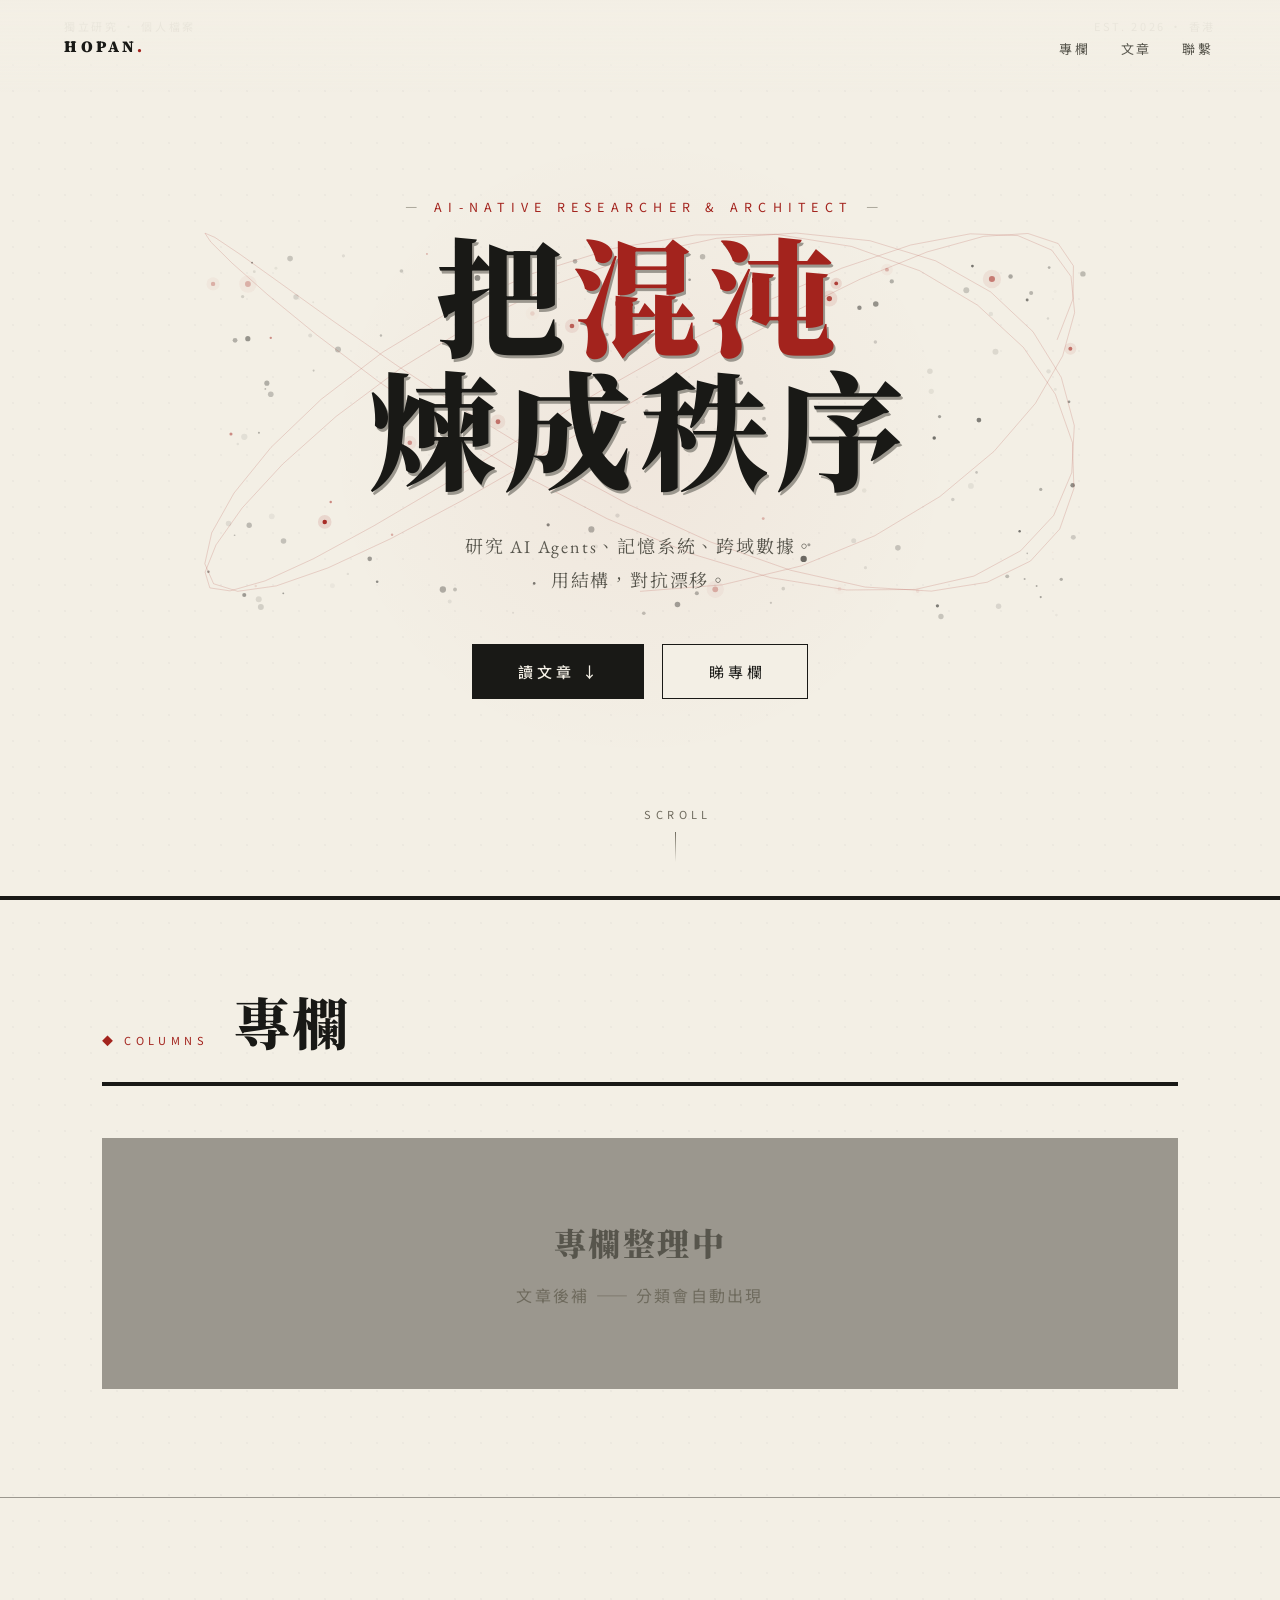
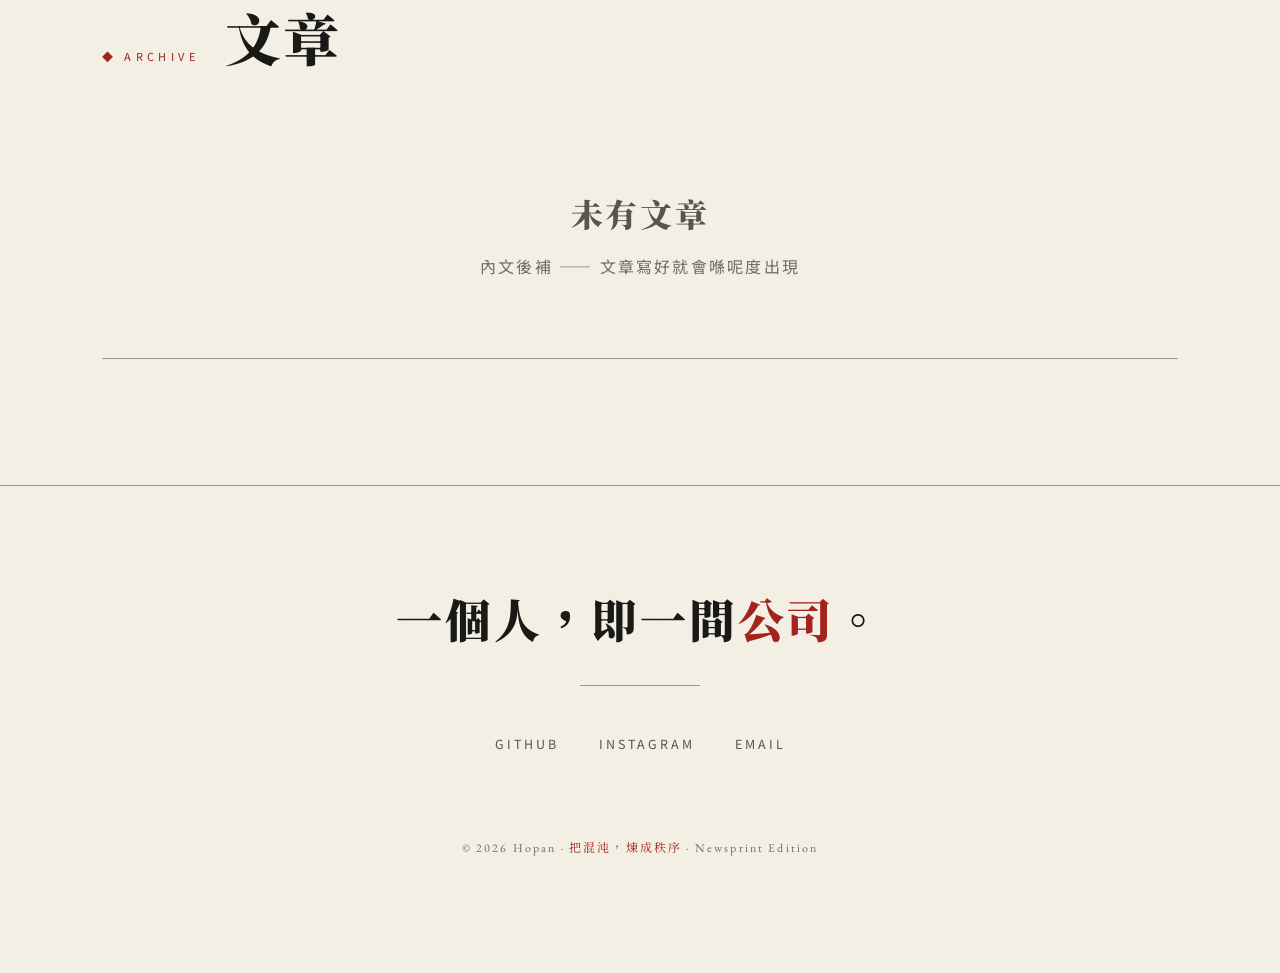
==== commit f94a5c8f: "v2: a11y 全修(鍵盤/ARIA/對比度/touch target) + 孤兒格 auto-fit + 死連結清理 + 空狀態 + 文章清走待後補" ====
--- a/index.html
+++ b/index.html
@@ -5,14 +5,20 @@
 <meta name="viewport" content="width=device-width, initial-scale=1.0">
 <title>Hopan — 把混沌，煉成秩序</title>
 <meta name="description" content="Hopan：AI-native researcher & architect。研究 AI Agents、記憶系統、跨域數據。將混沌，煉成秩序。">
+<meta property="og:title" content="Hopan — 把混沌，煉成秩序">
+<meta property="og:description" content="AI-native researcher & architect。研究 AI Agents、記憶系統、跨域數據。將混沌，煉成秩序。">
+<meta property="og:type" content="website">
+<meta property="og:url" content="https://wus311125-cmd.github.io/">
+<link rel="icon" href="data:image/svg+xml,%3Csvg xmlns='http://www.w3.org/2000/svg' viewBox='0 0 32 32'%3E%3Crect width='32' height='32' fill='%23f3efe5'/%3E%3Ccircle cx='16' cy='16' r='9' fill='none' stroke='%23191916' stroke-width='2.5'/%3E%3Ccircle cx='16' cy='16' r='2.5' fill='%23a3231d'/%3E%3C/svg%3E">
 <link rel="preconnect" href="https://fonts.googleapis.com">
 <link rel="preconnect" href="https://fonts.gstatic.com" crossorigin>
 <link href="https://fonts.googleapis.com/css2?family=Noto+Serif+TC:wght@300;400;500;600;700&family=Noto+Sans+TC:wght@300;400;500&display=swap" rel="stylesheet">
 <style>
 /* ============================================================
-   Hopan · Newsprint Edition
+   Hopan · Newsprint Edition v2
    紙墨報紙 × 混沌粒子。將混沌，煉成秩序。
    Design tokens: DesignPrompts / Newsprint
+   v2: a11y 全修 (鍵盤/ARIA/對比度/touch target) + 空狀態 + 死連結清理
 ============================================================ */
 @font-face{
   font-family:"Newsprint Display";
@@ -30,15 +36,15 @@
   font-style:italic; font-weight:100 900; font-display:swap;
 }
 :root{
-  /* DesignPrompts Newsprint 官方 token */
+  /* DesignPrompts Newsprint 官方 token (對比度已校至 WCAG AA) */
   --ground:#f3efe5;          /* 暖紙底 */
   --ground-2:#ece6d8;        /* 深一度紙 */
   --ink:#191916;             /* 墨色 */
   --ink-soft:#3d3c36;        /* 次墨 */
-  --ink-dim:#57554c;         /* 淡墨 */
-  --ink-faint:#8a867a;       /* 極淡墨 */
+  --ink-dim:#57554c;         /* 淡墨 6.51:1 ✓ */
+  --ink-faint:#6f6b5e;       /* 極淡墨 4.7:1 ✓ (原 #8a867a 3.17:1 唔夠) */
   --rule:#9b978e;            /* 分隔線 */
-  --red:#a3231d;             /* 編輯紅 mark */
+  --red:#a3231d;             /* 編輯紅 mark 6.50:1 ✓ */
   --red-soft:rgba(163,35,29,.10);
 
   --display:"Newsprint Display","Noto Serif TC",Georgia,"Songti SC",serif;
@@ -51,12 +57,12 @@
   background:var(--ground); color:var(--ink);
   font-family:var(--reading); font-weight:400;
   -webkit-font-smoothing:antialiased; overflow-x:hidden;
-  /* 紙紋 —— 極淡噪點，令底色有「紙」嘅質感 */
   background-image:radial-gradient(rgba(25,25,22,.028) 1px, transparent 1.4px);
   background-size:26px 26px;
 }
 ::selection{ background:var(--ink); color:var(--ground); }
 a{ color:inherit; text-decoration:none; }
+button{ font:inherit; color:inherit; background:none; border:none; cursor:pointer; }
 
 /* ============ 載入遮幕 ============ */
 #boot{
@@ -77,26 +83,36 @@
   position:fixed; top:0; left:0; right:0; z-index:50;
   display:flex; justify-content:space-between; align-items:center;
   padding:24px 5vw;
-  mix-blend-mode:difference; color:#f3efe5;
+  /* v2: 移除 mix-blend-mode:difference（令紅點變 teal）——直接墨色 on 紙底，accent 保持編輯紅 */
+  color:var(--ink);
+  background:linear-gradient(var(--ground) 0%, rgba(243,239,229,.86) 55%, transparent 100%);
 }
 header .brand{
   font-family:var(--display); font-weight:900;
   font-size:16px; letter-spacing:.22em; text-transform:uppercase;
 }
 header .brand em{ font-style:normal; color:var(--red); }
-header nav{ display:flex; gap:34px; }
+header nav{ display:flex; gap:26px; }
 header nav a{
-  font-family:var(--sans); font-size:12.5px; letter-spacing:.22em;
-  opacity:.72; transition:opacity .3s; position:relative; padding-bottom:4px;
+  font-family:var(--sans); font-size:13px; letter-spacing:.22em;
+  color:var(--ink-dim); transition:color .3s; position:relative; padding:10px 2px 6px;
+  min-height:44px; display:inline-flex; align-items:center;
 }
 header nav a::after{
   content:""; position:absolute; left:0; bottom:0; width:0; height:1px;
   background:var(--red); transition:width .35s;
 }
-header nav a:hover{ opacity:1; }
+header nav a:hover{ color:var(--ink); }
 header nav a:hover::after{ width:100%; }
-
-/* ============ HERO — 混沌粒子舞台（保留原特效，換紙墨色） ============ */
+header nav a:focus-visible{ outline:2px solid var(--red); outline-offset:4px; }
+/* 手機 hamburger */
+#menubtn{
+  display:none; width:44px; height:44px; align-items:center; justify-content:center;
+  font-size:20px; color:var(--ink); border:1px solid var(--rule);
+}
+#menubtn:focus-visible{ outline:2px solid var(--red); outline-offset:2px; }
+
+/* ============ HERO — 混沌粒子舞台 ============ */
 #hero{
   position:relative; height:100vh; min-height:560px;
   display:flex; flex-direction:column; align-items:center; justify-content:center;
@@ -146,13 +162,15 @@
   font-family:var(--sans); font-size:clamp(13px,1.7vw,15px); letter-spacing:.26em; text-indent:.26em;
   padding:16px 42px; border:1px solid var(--ink); color:var(--ink);
   transition:all .35s; position:relative; background:var(--ground);
+  min-height:52px; display:inline-flex; align-items:center; justify-content:center;
 }
 #hero .cta a.inkbt{ background:var(--ink); color:var(--ground); border-color:var(--ink); font-weight:500; }
 #hero .cta a.inkbt:hover{ background:var(--red); border-color:var(--red); }
 #hero .cta a:not(.inkbt):hover{ background:var(--red); border-color:var(--red); color:var(--ground); }
+#hero .cta a:focus-visible{ outline:3px solid var(--red); outline-offset:3px; }
 #hero .scrollhint{
   position:absolute; bottom:34px; left:50%; transform:translateX(-50%);
-  font-family:var(--sans); font-size:10px; letter-spacing:.4em; text-indent:.4em;
+  font-family:var(--sans); font-size:11px; letter-spacing:.4em; text-indent:.4em;
   color:var(--ink-faint); opacity:0; animation:fadein 1.6s ease 2.4s forwards;
 }
 #hero .scrollhint::after{
@@ -177,20 +195,22 @@
   text-transform:uppercase;
 }
 #columns .masthead .label::before{ content:"◆ "; }
-#columns .masthead .h{
+#columns .masthead h2{
   font-family:var(--display); font-weight:900; font-size:clamp(30px,5vw,56px);
   letter-spacing:.04em;
 }
+/* v2: auto-fit 取代固定 5 欄 → 分類幾多都唔會出孤兒格 */
 .column-grid{
-  display:grid; grid-template-columns:repeat(5,1fr); gap:1px;
+  display:grid; grid-template-columns:repeat(auto-fit,minmax(190px,1fr)); gap:1px;
   background:var(--rule); border:1px solid var(--rule);
 }
 .col{
-  background:var(--ground); padding:34px 26px 30px; min-height:210px;
+  background:var(--ground); padding:34px 26px 30px; min-height:200px;
   transition:background .4s; position:relative; overflow:hidden;
   cursor:pointer;
 }
 .col:hover{ background:var(--red); }
+.col:focus-visible{ outline:3px solid var(--red); outline-offset:-3px; }
 .col .no{
   font-family:var(--sans); font-size:11px; color:var(--ink-faint); letter-spacing:.2em;
   transition:color .3s;
@@ -202,13 +222,12 @@
 }
 .col .cnt{
   display:inline-block; margin-top:16px;
-  font-family:var(--sans); font-size:11px; letter-spacing:.18em; color:var(--red);
-  border:1px solid var(--red); padding:3px 11px; border-radius:999px;
-  transition:all .3s;
+  font-family:var(--sans); font-size:11.5px; letter-spacing:.18em; color:var(--red);
+  border:1px solid var(--red); padding:5px 13px; border-radius:999px;
+  transition:all .3s; min-height:32px;
 }
 .col:hover .no,.col:hover h3{ color:var(--ground); }
 .col:hover .cnt{ background:var(--ground); border-color:var(--ground); color:var(--red); }
-.col .idx{ display:none; }
 
 /* ============ 文章索引（報紙副刊） ============ */
 #writing{
@@ -223,7 +242,7 @@
   text-transform:uppercase;
 }
 #writing .masthead .label::before{ content:"◆ "; }
-#writing .masthead .h{
+#writing .masthead h2{
   font-family:var(--display); font-weight:900; font-size:clamp(30px,5vw,56px);
   letter-spacing:.04em;
 }
@@ -231,17 +250,20 @@
   display:flex; flex-wrap:wrap; gap:10px; margin-bottom:8px; padding-bottom:30px;
 }
 #writebar .f{
-  font-family:var(--sans); font-size:11.5px; letter-spacing:.18em; color:var(--ink-dim);
-  border:1px solid var(--rule); padding:7px 16px; border-radius:999px;
+  font-family:var(--sans); font-size:12px; letter-spacing:.16em; color:var(--ink-dim);
+  border:1px solid var(--rule); padding:12px 20px; border-radius:999px;
   cursor:pointer; transition:all .3s; background:transparent;
+  min-height:44px;
 }
 #writebar .f:hover{ border-color:var(--ink); color:var(--ink); }
+#writebar .f:focus-visible{ outline:2px solid var(--red); outline-offset:2px; }
 #writebar .f.on{ background:var(--ink); border-color:var(--ink); color:var(--ground); }
 .post{
   display:flex; align-items:baseline; gap:30px; padding:26px 0;
   border-bottom:1px solid var(--rule); cursor:pointer;
   transition:padding-left .4s, background .3s;
-  position:relative;
+  position:relative; width:100%; text-align:left;
+  min-height:60px;
 }
 .post::before{
   content:""; position:absolute; left:-8vw; top:0; bottom:0; width:0;
@@ -249,8 +271,9 @@
 }
 .post:hover{ padding-left:16px; }
 .post:hover::before{ width:calc(8vw + 16px); }
+.post:focus-visible{ outline:3px solid var(--red); outline-offset:-3px; }
 .post .date{
-  font-family:var(--sans); font-size:12px; color:var(--ink-faint);
+  font-family:var(--sans); font-size:12.5px; color:var(--ink-faint);
   letter-spacing:.14em; width:108px; flex-shrink:0;
 }
 .post .tt{
@@ -258,8 +281,8 @@
   font-size:clamp(18px,2.6vw,27px); letter-spacing:.02em; line-height:1.35;
 }
 .post .cat{
-  font-size:11px; letter-spacing:.18em; color:var(--red);
-  border:1px solid transparent; padding:4px 13px; flex-shrink:0;
+  font-size:11.5px; letter-spacing:.18em; color:var(--red);
+  padding:5px 4px; flex-shrink:0;
   text-transform:uppercase; font-family:var(--sans);
 }
 .post .cat:before{ content:"〔"; opacity:.55; }
@@ -271,6 +294,14 @@
 .post:hover .arr{ opacity:1; transform:none; }
 .post.hide{ display:none; }
 
+/* 空狀態 */
+.empty{
+  padding:80px 20px; text-align:center; border-bottom:1px solid var(--rule);
+  font-family:var(--sans); color:var(--ink-faint); letter-spacing:.14em;
+}
+.empty .big{ font-family:var(--display); font-weight:900; font-size:clamp(20px,3.4vw,32px); color:var(--ink-dim); letter-spacing:.08em; display:block; margin-bottom:16px; }
+.empty .red{ color:var(--red); }
+
 /* ============ 底部 ============ */
 footer{
   padding:11vh 8vw 13vh; text-align:center;
@@ -281,13 +312,15 @@
 }
 footer .quote .red{ color:var(--red); }
 footer .quote .rule-l{ display:block; width:120px; height:1px; background:var(--rule); margin:26px auto 0; }
-footer .links{ margin-top:34px; display:flex; justify-content:center; gap:40px; }
+footer .links{ margin-top:34px; display:flex; justify-content:center; gap:28px; flex-wrap:wrap; }
 footer .links a{
-  font-family:var(--sans); font-size:12px; letter-spacing:.24em; text-transform:uppercase;
-  color:var(--ink-dim); border-bottom:1px solid transparent; padding-bottom:4px; transition:all .3s;
+  font-family:var(--sans); font-size:12.5px; letter-spacing:.24em; text-transform:uppercase;
+  color:var(--ink-dim); border-bottom:1px solid transparent; padding:14px 6px;
+  transition:all .3s; display:inline-flex; align-items:center; min-height:44px;
 }
 footer .links a:hover{ color:var(--red); border-color:var(--red); }
-footer .copy{ margin-top:70px; font-size:11px; letter-spacing:.2em; color:var(--ink-faint); }
+footer .links a:focus-visible{ outline:2px solid var(--red); outline-offset:2px; }
+footer .copy{ margin-top:70px; font-size:12px; letter-spacing:.18em; color:var(--ink-faint); }
 footer .copy b{ color:var(--red); font-weight:400; }
 
 /* 文章讀取 modal（紙本） */
@@ -300,13 +333,16 @@
 #reader.open{ display:block; }
 #reader .inner{ max-width:740px; margin:0 auto; padding:14vh 8vw 18vh; }
 #reader .close{
-  position:fixed; top:26px; right:5vw; font-family:var(--sans); font-size:12px;
-  letter-spacing:.2em; color:var(--ink-faint); cursor:pointer; z-index:91;
-  border-bottom:1px solid transparent; padding-bottom:3px; transition:all .3s;
+  position:fixed; top:22px; right:5vw; z-index:91;
+  font-family:var(--sans); font-size:12.5px;
+  letter-spacing:.2em; color:var(--ink-dim); cursor:pointer;
+  border:1px solid var(--rule); padding:12px 20px; min-height:44px;
+  background:var(--ground); transition:all .3s;
 }
 #reader .close:hover{ color:var(--red); border-color:var(--red); }
+#reader .close:focus-visible{ outline:2px solid var(--red); outline-offset:2px; }
 #reader .rmeta{
-  font-family:var(--sans); font-size:11.5px; color:var(--red); letter-spacing:.2em;
+  font-family:var(--sans); font-size:12px; color:var(--red); letter-spacing:.2em;
   text-transform:uppercase; margin-bottom:26px;
 }
 #reader .rmeta span{ color:var(--ink-faint); margin:0 10px; }
@@ -323,16 +359,33 @@
 }
 #reader .rbody .lead{ color:var(--ink); font-family:var(--display); font-weight:600; font-size:20px; line-height:1.95; }
 
+/* 手機底部導航 (v2: 取代消失嘅 header nav) */
+#mobilenav{
+  display:none; position:fixed; bottom:0; left:0; right:0; z-index:60;
+  background:var(--ground); border-top:1px solid var(--ink);
+  grid-template-columns:repeat(3,1fr);
+}
+#mobilenav a{
+  font-family:var(--sans); font-size:12px; letter-spacing:.18em;
+  color:var(--ink-dim); text-align:center; padding:14px 4px; min-height:48px;
+  display:flex; align-items:center; justify-content:center;
+  border-right:1px solid var(--rule);
+}
+#mobilenav a:last-child{ border-right:none; }
+#mobilenav a:hover{ color:var(--red); }
+
 @media (max-width:900px){
   header nav{ display:none; }
-  .column-grid{ grid-template-columns:1fr 1fr; }
-  .col{ min-height:150px; }
+  #menubtn{ display:inline-flex; }
+  #mobilenav{ display:grid; }
+  body{ padding-bottom:64px; }
   #columns, #writing{ padding-left:6vw; padding-right:6vw; }
   .post{ flex-wrap:wrap; gap:12px; }
   .post .date{ width:auto; }
   .post .arr{ display:none; }
   #hero .dateline{ display:none; }
-  footer .links{ flex-wrap:wrap; gap:24px; }
+  footer .links{ gap:18px; }
+  #reader .inner{ padding-top:16vh; }
 }
 @media (max-width:520px){ .column-grid{ grid-template-columns:1fr; } }
 @media (prefers-reduced-motion: reduce){
@@ -350,15 +403,16 @@
 
 <header>
   <div class="brand">Hopan<em>.</em></div>
-  <nav>
+  <nav aria-label="主導覽">
     <a href="#columns">專欄</a>
     <a href="#writing">文章</a>
     <a href="#contact">聯繫</a>
   </nav>
+  <button id="menubtn" aria-label="開啟選單" aria-expanded="false">☰</button>
 </header>
 
 <section id="hero">
-  <canvas id="field"></canvas>
+  <canvas id="field" aria-hidden="true"></canvas>
   <div class="halo"></div>
   <div class="dateline"><span>獨立研究 · 個人檔案</span><span>EST. 2026 · 香港</span></div>
   <div class="eyebrow">AI-Native Researcher &amp; Architect</div>
@@ -371,20 +425,20 @@
   <div class="scrollhint">SCROLL</div>
 </section>
 
-<section id="columns">
+<section id="columns" aria-labelledby="colstitle">
   <div class="masthead reveal">
     <span class="label">Columns</span>
-    <span class="h">專欄</span>
+    <h2 id="colstitle">專欄</h2>
   </div>
   <div class="column-grid" id="colgrid">
   <!-- 分類由 JS 由文章資料自動生成 -->
   </div>
 </section>
 
-<section id="writing">
+<section id="writing" aria-labelledby="wrtitle">
   <div class="masthead reveal">
     <span class="label">Archive</span>
-    <span class="h">文章</span>
+    <h2 id="wrtitle">文章</h2>
   </div>
   <div id="writebar" class="reveal"></div>
   <div id="postlist"></div>
@@ -393,31 +447,31 @@
 <footer id="contact">
   <div class="quote reveal">一個人，即一間<span class="red">公司</span>。<br><span class="rule-l"></span></div>
   <div class="links reveal">
-    <a href="#">Instagram</a>
     <a href="https://github.com/wus311125-cmd" target="_blank" rel="noopener">GitHub</a>
-    <a href="#">Email</a>
+    <a href="https://www.instagram.com/justplaythe_guitar/" target="_blank" rel="noopener">Instagram</a>
+    <a href="mailto:nhp24682468.hpn@gmail.com">Email</a>
   </div>
   <div class="copy reveal">© 2026 Hopan · <b>把混沌，煉成秩序</b> · Newsprint Edition</div>
 </footer>
 
 <!-- 文章閱讀器 -->
-<div id="reader">
-  <span class="close">CLOSE ✕</span>
+<div id="reader" role="dialog" aria-modal="true" aria-label="文章閱讀器">
+  <button class="close">CLOSE ✕</button>
   <div class="inner"><div id="rbody"></div></div>
 </div>
 
-<!-- 文章資料庫 —— 加文章：喺 posts.json 加一篇就得，唔使掂 HTML -->
+<!-- 文章資料庫 —— 加文章：喺 posts.js 加一篇就得，唔使掂 HTML -->
 <script src="posts.js"></script>
 <script>
 /* ============================================================
-   Hopan · Newsprint Edition
+   Hopan · Newsprint Edition v2
    概念：熵 → 秩序。混沌粒子於首屏聚合為一線（紙墨版）。
-   Blog 架構：文章全部喺 posts.js，分類自動生成。
+   v2: a11y 全修 + 空狀態 + canvas visibility pause + 死連結清理
 ============================================================ */
 const boot=document.getElementById('boot');
 addEventListener('load',()=>setTimeout(()=>boot.classList.add('done'),700));
 
-/* ---------- 混沌粒子場（保留原特效，換紙墨色） ---------- */
+/* ---------- 混沌粒子場 ---------- */
 const cv=document.getElementById('field'), ctx=cv.getContext('2d');
 const hero=document.getElementById('hero');
 let W,H,dpr=Math.min(devicePixelRatio||1,2);
@@ -449,13 +503,21 @@
   const r=hero.getBoundingClientRect();
   mx=(e.clientX-r.left)*dpr; my=(e.clientY-r.top)*dpr;
 });
+let raf=null, running=true;
+// v2: Tab 隱藏時暫停粒子（慳 CPU，避免背景燒電）
+document.addEventListener('visibilitychange',()=>{
+  running = !document.hidden;
+  if(running){ raf=requestAnimationFrame(draw); }
+  else if(raf){ cancelAnimationFrame(raf); raf=null; }
+});
 
 function draw(){
   t+=0.005;
   ctx.clearRect(0,0,W,H);
   const easeCurve = ordered<1 ? 0.006 : 0.022;
-  for(const p of P){
-    const tx = targetX(P.indexOf(p)), ty = targetY(P.indexOf(p));
+  for(let i=0;i<P.length;i++){
+    const p=P[i];
+    const tx = targetX(i), ty = targetY(i);
     p.x += (tx-p.x)*easeCurve + p.vx;
     p.y += (ty-p.y)*easeCurve + p.vy - 0.05*dpr;
     p.vx*=.97; p.vy*=.97;
@@ -485,9 +547,9 @@
     }
     ctx.stroke();
   }
-  requestAnimationFrame(draw);
-}
-draw();
+  raf=requestAnimationFrame(draw);
+}
+raf=requestAnimationFrame(draw);
 
 /* ---------- Scroll Reveal ---------- */
 const io=new IntersectionObserver(es=>{
@@ -495,24 +557,33 @@
 },{threshold:.1});
 document.querySelectorAll('.reveal').forEach(el=>io.observe(el));
 
-/* ---------- 文章資料（posts.js 提供 window.POSTS） ---------- */
+/* ---------- 文章資料 ---------- */
 const POSTS = window.POSTS || [];
 
 /* ---------- 分類欄自動生成 ---------- */
 const CATS = {};
 POSTS.forEach(p=>{ CATS[p.c]=CATS[p.c]||0; CATS[p.c]++; });
 const colgrid=document.getElementById('colgrid');
-let ci=0;
-for(const c in CATS){
-  const el=document.createElement('div');
-  el.className='col reveal';
-  el.style.transitionDelay=(ci*0.06)+'s';
-  el.innerHTML=`<div class="no">0${ci+1}</div><h3>${c}</h3><span class="cnt">${CATS[c]} 篇</span>`;
-  el.addEventListener('click',()=>filterCat(c));
-  colgrid.appendChild(el);
-  ci++;
-}
-document.querySelectorAll('#columns .reveal').forEach(el=>io.observe(el));
+if(Object.keys(CATS).length===0){
+  colgrid.innerHTML=`<div class="empty"><span class="big">專欄整理中</span>文章後補 —— 分類會自動出現</div>`;
+}else{
+  let ci=0;
+  for(const c in CATS){
+    const el=document.createElement('div');
+    el.className='col reveal';
+    el.style.transitionDelay=(ci*0.06)+'s';
+    el.setAttribute('tabindex','0');
+    el.setAttribute('role','link');
+    el.setAttribute('aria-label','睇「'+c+'」分類文章');
+    el.innerHTML=`<div class="no">0${ci+1}</div><h3>${c}</h3><span class="cnt">${CATS[c]} 篇</span>`;
+    el.addEventListener('click',()=>filterCat(c));
+    el.addEventListener('keydown',e=>{
+      if(e.key==='Enter'||e.key===' '){ e.preventDefault(); filterCat(c); }
+    });
+    colgrid.appendChild(el);
+    ci++;
+  }
+}
 
 /* ---------- 文章列表渲染 ---------- */
 const writebar=document.getElementById('writebar');
@@ -521,31 +592,37 @@
 function renderList(cat){
   postlist.innerHTML='';
   const list = POSTS.filter(p=>!cat || p.c===cat);
+  if(list.length===0){
+    postlist.innerHTML=`<div class="empty"><span class="big">未有文章</span>內文後補 —— 文章寫好就會喺呢度出現</div>`;
+    return;
+  }
   list.forEach((p,i)=>{
-    const el=document.createElement('article');
+    const el=document.createElement('button');
     el.className='post reveal';
     el.style.transitionDelay=Math.min(i*0.04,0.4)+'s';
+    el.setAttribute('type','button');
     el.innerHTML=`<span class="date">${p.d}</span><span class="tt">${p.t}</span><span class="cat">${p.c}</span><span class="arr">→</span>`;
-    el.addEventListener('click',()=>openReader(p));
+    el.addEventListener('click',()=>openReader(p,el));
     postlist.appendChild(el);
   });
-  // 重新觀察 reveal
   document.querySelectorAll('#postlist .reveal').forEach(el=>io.observe(el));
 }
 
 /* 分類 filter 條 */
 function buildBar(){
   writebar.innerHTML='';
+  const keys=Object.keys(CATS);
   const all=document.createElement('button');
-  all.className='f on'; all.textContent='全部';
+  all.className='f on'; all.textContent='全部'; all.setAttribute('type','button');
   all.addEventListener('click',()=>{ setFilter(null); });
   writebar.appendChild(all);
-  for(const c in CATS){
+  for(const c of keys){
     const b=document.createElement('button');
-    b.className='f'; b.textContent=c;
+    b.className='f'; b.textContent=c; b.setAttribute('type','button');
     b.addEventListener('click',()=>{ setFilter(c); });
     writebar.appendChild(b);
   }
+  if(keys.length===0){ writebar.style.display='none'; }
 }
 let curCat=null;
 function setFilter(c){
@@ -560,21 +637,51 @@
 
 /* ---------- 文章讀取 ---------- */
 const reader=document.getElementById('reader'), rbody=document.getElementById('rbody');
-function openReader(p){
+let lastFocus=null;
+function openReader(p,triggerEl){
+  lastFocus=triggerEl;
   rbody.innerHTML=`<p class="rmeta">${p.d}<span>•</span>${p.c}</p>`+
     `<h2 class="rtitle">${p.t}</h2>`+
     `<div class="rbody">${p.body}</div>`;
   reader.classList.add('open');
   document.body.style.overflow='hidden';
   reader.scrollTop=0;
+  // v2: focus 入 modal，鍵盤用戶唔使摸黑
+  const closeBtn=document.querySelector('#reader .close');
+  closeBtn.focus();
 }
 document.querySelector('#reader .close').addEventListener('click',closeReader);
 reader.addEventListener('click',e=>{ if(e.target===reader) closeReader(); });
 function closeReader(){
   reader.classList.remove('open');
   document.body.style.overflow='';
+  // v2: focus 歸位
+  if(lastFocus && lastFocus.focus) lastFocus.focus();
 }
 document.addEventListener('keydown',e=>{ if(e.key==='Escape') closeReader(); });
+
+/* ---------- 手機 hamburger ---------- */
+const menubtn=document.getElementById('menubtn');
+let menuOpen=false;
+menubtn.addEventListener('click',()=>{
+  menuOpen=!menuOpen;
+  menubtn.setAttribute('aria-expanded',menuOpen);
+  const nav=document.querySelector('header nav');
+  nav.style.display = menuOpen ? 'flex' : '';
+  if(menuOpen) nav.style.flexDirection='column';
+});
+// 手機 bottom nav 取代 header nav，hamburger 淨係 fallback
+addEventListener('resize',()=>{
+  if(window.innerWidth>900){
+    document.querySelector('header nav').style.display='';
+    menuOpen=false; menubtn.setAttribute('aria-expanded','false');
+  }
+});
 </script>
+<noscript>
+  <div style="padding:80px 20px; text-align:center; font-family:Georgia,serif;">
+    Hopan — 把混沌，煉成秩序。請啟用 JavaScript 以瀏覽文章。
+  </div>
+</noscript>
 </body>
 </html>
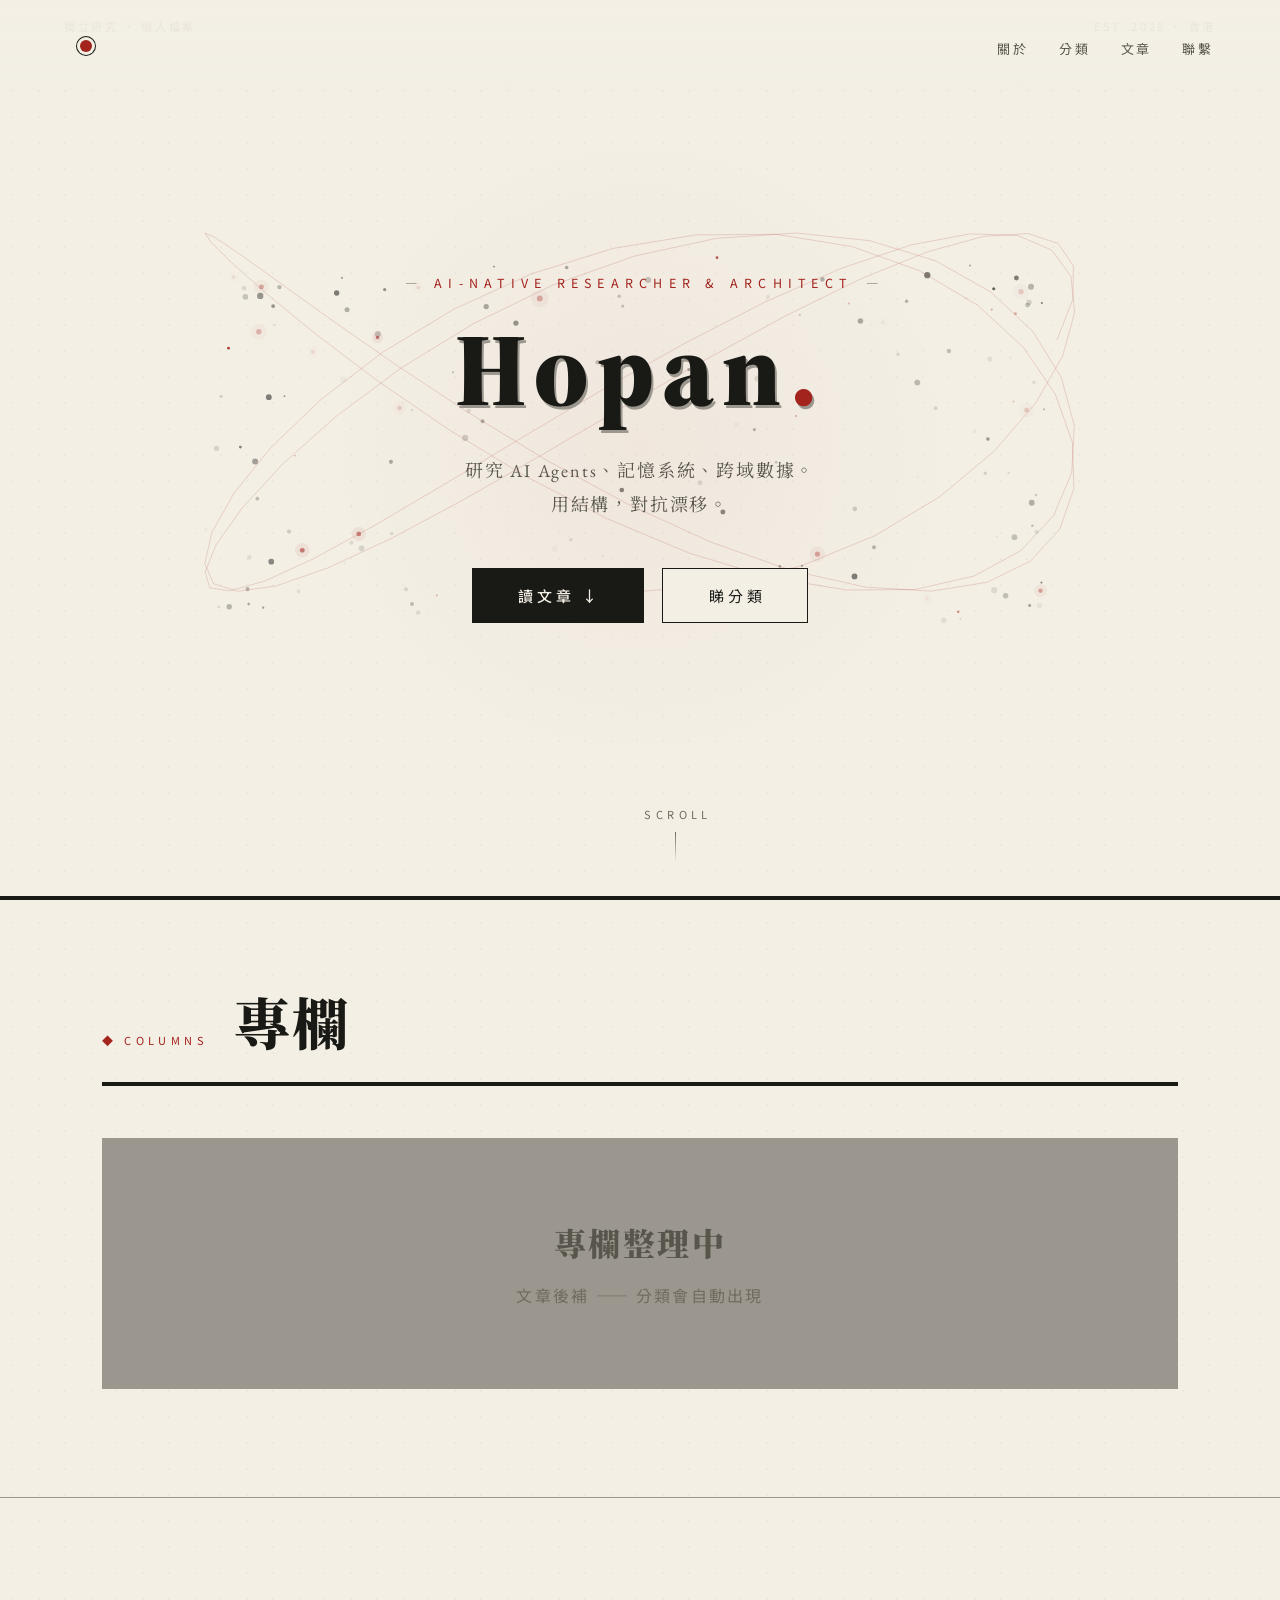
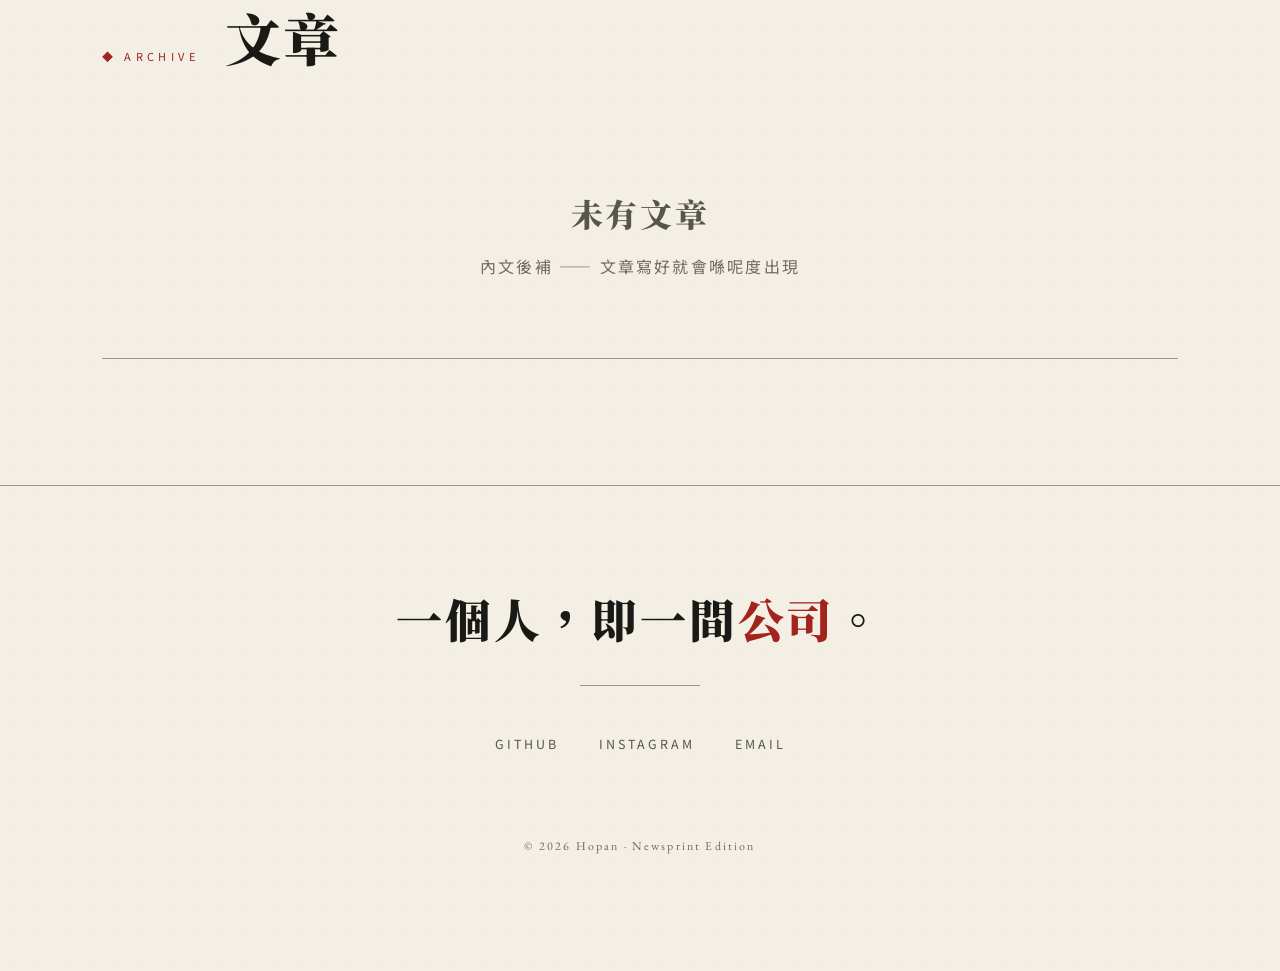
==== commit cbe20101: "v3: hero→about 個人介紹 + 左上名改紅點 logo + footer 去中文 + 導覽加關於/分類 + 文章目錄支援圖片+摘要" ====
--- a/index.html
+++ b/index.html
@@ -90,6 +90,11 @@
 header .brand{
   font-family:var(--display); font-weight:900;
   font-size:16px; letter-spacing:.22em; text-transform:uppercase;
+  width:44px; height:44px; display:flex; align-items:center; justify-content:center;
+}
+header .brand .dot{
+  width:12px; height:12px; border-radius:50%; background:var(--red);
+  box-shadow:0 0 0 3px var(--ground), 0 0 0 4px var(--ink);
 }
 header .brand em{ font-style:normal; color:var(--red); }
 header nav{ display:flex; gap:26px; }
@@ -112,68 +117,68 @@
 }
 #menubtn:focus-visible{ outline:2px solid var(--red); outline-offset:2px; }
 
-/* ============ HERO — 混沌粒子舞台 ============ */
-#hero{
+/* ============ ABOUT — 混沌粒子舞台 ============ */
+#about{
   position:relative; height:100vh; min-height:560px;
   display:flex; flex-direction:column; align-items:center; justify-content:center;
   text-align:center; overflow:hidden;
   border-bottom:4px solid var(--ink);
 }
-#hero canvas{ position:absolute; inset:0; width:100%; height:100%; }
-#hero .halo{
+#about canvas{ position:absolute; inset:0; width:100%; height:100%; }
+#about .halo{
   position:absolute; left:50%; top:50%; transform:translate(-50%,-50%);
   width:min(86vmin,720px); height:min(86vmin,720px); pointer-events:none;
   background:radial-gradient(circle, rgba(163,35,29,.045) 0%, transparent 62%);
 }
-#hero .dateline{
+#about .dateline{
   position:absolute; top:0; left:0; right:0; z-index:2;
   display:flex; justify-content:space-between;
   padding:18px 5vw 0;
   font-family:var(--sans); font-size:11px; letter-spacing:.24em;
   color:var(--ink-faint); text-transform:uppercase;
 }
-#hero .eyebrow{
+#about .eyebrow{
   position:relative; font-family:var(--sans); font-size:clamp(10px,1.4vw,12.5px);
   letter-spacing:.5em; text-indent:.5em; color:var(--red); text-transform:uppercase;
   opacity:0; animation:fadein 1.4s ease .9s forwards;
 }
-#hero .eyebrow::before,#hero .eyebrow::after{
+#about .eyebrow::before,#about .eyebrow::after{
   content:"—"; margin:0 1.1em; color:var(--ink-faint); letter-spacing:.2em;
 }
-#hero h1{
+#about h1{
   position:relative; margin-top:20px;
   font-family:var(--display); font-weight:900;
-  font-size:clamp(52px,11vw,128px); letter-spacing:.06em; line-height:1.04;
+  font-size:clamp(44px,9vw,104px); letter-spacing:.08em; line-height:1.1;
   opacity:0; animation:fadein 1.6s ease 1.15s forwards;
   text-shadow:2px 3px 0 var(--rule);
 }
-#hero h1 .red{ color:var(--red); }
-#hero .sub{
+#about h1 .red{ color:var(--red); }
+#about .sub{
   position:relative; margin-top:28px; max-width:min(560px,80vw);
   font-size:clamp(15px,2vw,18px); font-weight:400; letter-spacing:.1em; line-height:1.9;
   color:var(--ink-dim);
   opacity:0; animation:fadein 1.6s ease 1.5s forwards;
 }
-#hero .cta{
+#about .cta{
   position:relative; margin-top:46px; display:flex; gap:18px; justify-content:center; flex-wrap:wrap;
   opacity:0; animation:fadein 1.4s ease 1.85s forwards;
 }
-#hero .cta a{
+#about .cta a{
   font-family:var(--sans); font-size:clamp(13px,1.7vw,15px); letter-spacing:.26em; text-indent:.26em;
   padding:16px 42px; border:1px solid var(--ink); color:var(--ink);
   transition:all .35s; position:relative; background:var(--ground);
   min-height:52px; display:inline-flex; align-items:center; justify-content:center;
 }
-#hero .cta a.inkbt{ background:var(--ink); color:var(--ground); border-color:var(--ink); font-weight:500; }
-#hero .cta a.inkbt:hover{ background:var(--red); border-color:var(--red); }
-#hero .cta a:not(.inkbt):hover{ background:var(--red); border-color:var(--red); color:var(--ground); }
-#hero .cta a:focus-visible{ outline:3px solid var(--red); outline-offset:3px; }
-#hero .scrollhint{
+#about .cta a.inkbt{ background:var(--ink); color:var(--ground); border-color:var(--ink); font-weight:500; }
+#about .cta a.inkbt:hover{ background:var(--red); border-color:var(--red); }
+#about .cta a:not(.inkbt):hover{ background:var(--red); border-color:var(--red); color:var(--ground); }
+#about .cta a:focus-visible{ outline:3px solid var(--red); outline-offset:3px; }
+#about .scrollhint{
   position:absolute; bottom:34px; left:50%; transform:translateX(-50%);
   font-family:var(--sans); font-size:11px; letter-spacing:.4em; text-indent:.4em;
   color:var(--ink-faint); opacity:0; animation:fadein 1.6s ease 2.4s forwards;
 }
-#hero .scrollhint::after{
+#about .scrollhint::after{
   content:""; display:block; width:1px; height:30px; margin:10px auto 0;
   background:linear-gradient(var(--ink-faint), transparent);
   animation:linedrop 2.2s ease infinite;
@@ -274,11 +279,23 @@
 .post:focus-visible{ outline:3px solid var(--red); outline-offset:-3px; }
 .post .date{
   font-family:var(--sans); font-size:12.5px; color:var(--ink-faint);
-  letter-spacing:.14em; width:108px; flex-shrink:0;
-}
+  letter-spacing:.14em; width:100px; flex-shrink:0; align-self:flex-start; padding-top:6px;
+}
+.post .pimg{
+  width:150px; height:96px; flex-shrink:0; overflow:hidden;
+  border:1px solid var(--rule); align-self:flex-start;
+}
+.post .pimg img{ width:100%; height:100%; object-fit:cover; display:block; filter:grayscale(.3) contrast(1.02); transition:filter .4s; }
+.post:hover .pimg img{ filter:grayscale(0); }
+.post .ptx{ flex:1; display:flex; flex-direction:column; gap:8px; min-width:0; }
 .post .tt{
-  flex:1; font-family:var(--display); font-weight:700;
+  font-family:var(--display); font-weight:700;
   font-size:clamp(18px,2.6vw,27px); letter-spacing:.02em; line-height:1.35;
+}
+.post .pex{
+  font-size:14.5px; line-height:1.75; color:var(--ink-dim);
+  display:-webkit-box; -webkit-line-clamp:2; -webkit-box-orient:vertical; overflow:hidden;
+  font-family:var(--reading);
 }
 .post .cat{
   font-size:11.5px; letter-spacing:.18em; color:var(--red);
@@ -383,7 +400,9 @@
   .post{ flex-wrap:wrap; gap:12px; }
   .post .date{ width:auto; }
   .post .arr{ display:none; }
-  #hero .dateline{ display:none; }
+  .post .pimg{ width:100%; height:auto; aspect-ratio:16/9; }
+  .post .ptx{ flex-basis:100%; }
+  #about .dateline{ display:none; }
   footer .links{ gap:18px; }
   #reader .inner{ padding-top:16vh; }
 }
@@ -391,7 +410,7 @@
 @media (prefers-reduced-motion: reduce){
   *{ animation:none !important; transition:none !important; }
   .reveal{ opacity:1; transform:none; }
-  #hero .eyebrow, #hero h1, #hero .sub, #hero .scrollhint{ opacity:1; animation:none; }
+  #about .eyebrow, #about h1, #about .sub, #about .scrollhint{ opacity:1; animation:none; }
 }
 .reveal{ opacity:0; transform:translateY(30px); transition:opacity 1s ease, transform 1s ease; }
 .reveal.in{ opacity:1; transform:none; }
@@ -402,25 +421,26 @@
 <div id="boot"><div class="tag">EN<b>T</b>ROPY → ORDER</div></div>
 
 <header>
-  <div class="brand">Hopan<em>.</em></div>
+  <div class="brand" aria-hidden="true"><span class="dot"></span></div>
   <nav aria-label="主導覽">
-    <a href="#columns">專欄</a>
+    <a href="#about">關於</a>
+    <a href="#columns">分類</a>
     <a href="#writing">文章</a>
     <a href="#contact">聯繫</a>
   </nav>
   <button id="menubtn" aria-label="開啟選單" aria-expanded="false">☰</button>
 </header>
 
-<section id="hero">
+<section id="about">
   <canvas id="field" aria-hidden="true"></canvas>
   <div class="halo"></div>
   <div class="dateline"><span>獨立研究 · 個人檔案</span><span>EST. 2026 · 香港</span></div>
   <div class="eyebrow">AI-Native Researcher &amp; Architect</div>
-  <h1>把<span class="red">混沌</span><br>煉成秩序</h1>
+  <h1>Hopan<span class="red">.</span></h1>
   <div class="sub">研究 AI Agents、記憶系統、跨域數據。<br>用結構，對抗漂移。</div>
   <div class="cta">
     <a href="#writing" class="inkbt">讀文章 ↓</a>
-    <a href="#columns">睇專欄</a>
+    <a href="#columns">睇分類</a>
   </div>
   <div class="scrollhint">SCROLL</div>
 </section>
@@ -451,7 +471,7 @@
     <a href="https://www.instagram.com/justplaythe_guitar/" target="_blank" rel="noopener">Instagram</a>
     <a href="mailto:nhp24682468.hpn@gmail.com">Email</a>
   </div>
-  <div class="copy reveal">© 2026 Hopan · <b>把混沌，煉成秩序</b> · Newsprint Edition</div>
+  <div class="copy reveal">© 2026 Hopan · Newsprint Edition</div>
 </footer>
 
 <!-- 文章閱讀器 -->
@@ -473,7 +493,7 @@
 
 /* ---------- 混沌粒子場 ---------- */
 const cv=document.getElementById('field'), ctx=cv.getContext('2d');
-const hero=document.getElementById('hero');
+const hero=document.getElementById('about');
 let W,H,dpr=Math.min(devicePixelRatio||1,2);
 function fit(){
   W=cv.width=Math.floor(hero.clientWidth*dpr);
@@ -601,7 +621,9 @@
     el.className='post reveal';
     el.style.transitionDelay=Math.min(i*0.04,0.4)+'s';
     el.setAttribute('type','button');
-    el.innerHTML=`<span class="date">${p.d}</span><span class="tt">${p.t}</span><span class="cat">${p.c}</span><span class="arr">→</span>`;
+    const img = p.img ? `<span class="pimg"><img src="${p.img}" alt="" loading="lazy"></span>` : '';
+    const ex  = p.ex  ? `<span class="pex">${p.ex}</span>` : '';
+    el.innerHTML=`<span class="date">${p.d}</span>${img}<span class="ptx"><span class="tt">${p.t}</span>${ex}</span><span class="cat">${p.c}</span><span class="arr">→</span>`;
     el.addEventListener('click',()=>openReader(p,el));
     postlist.appendChild(el);
   });
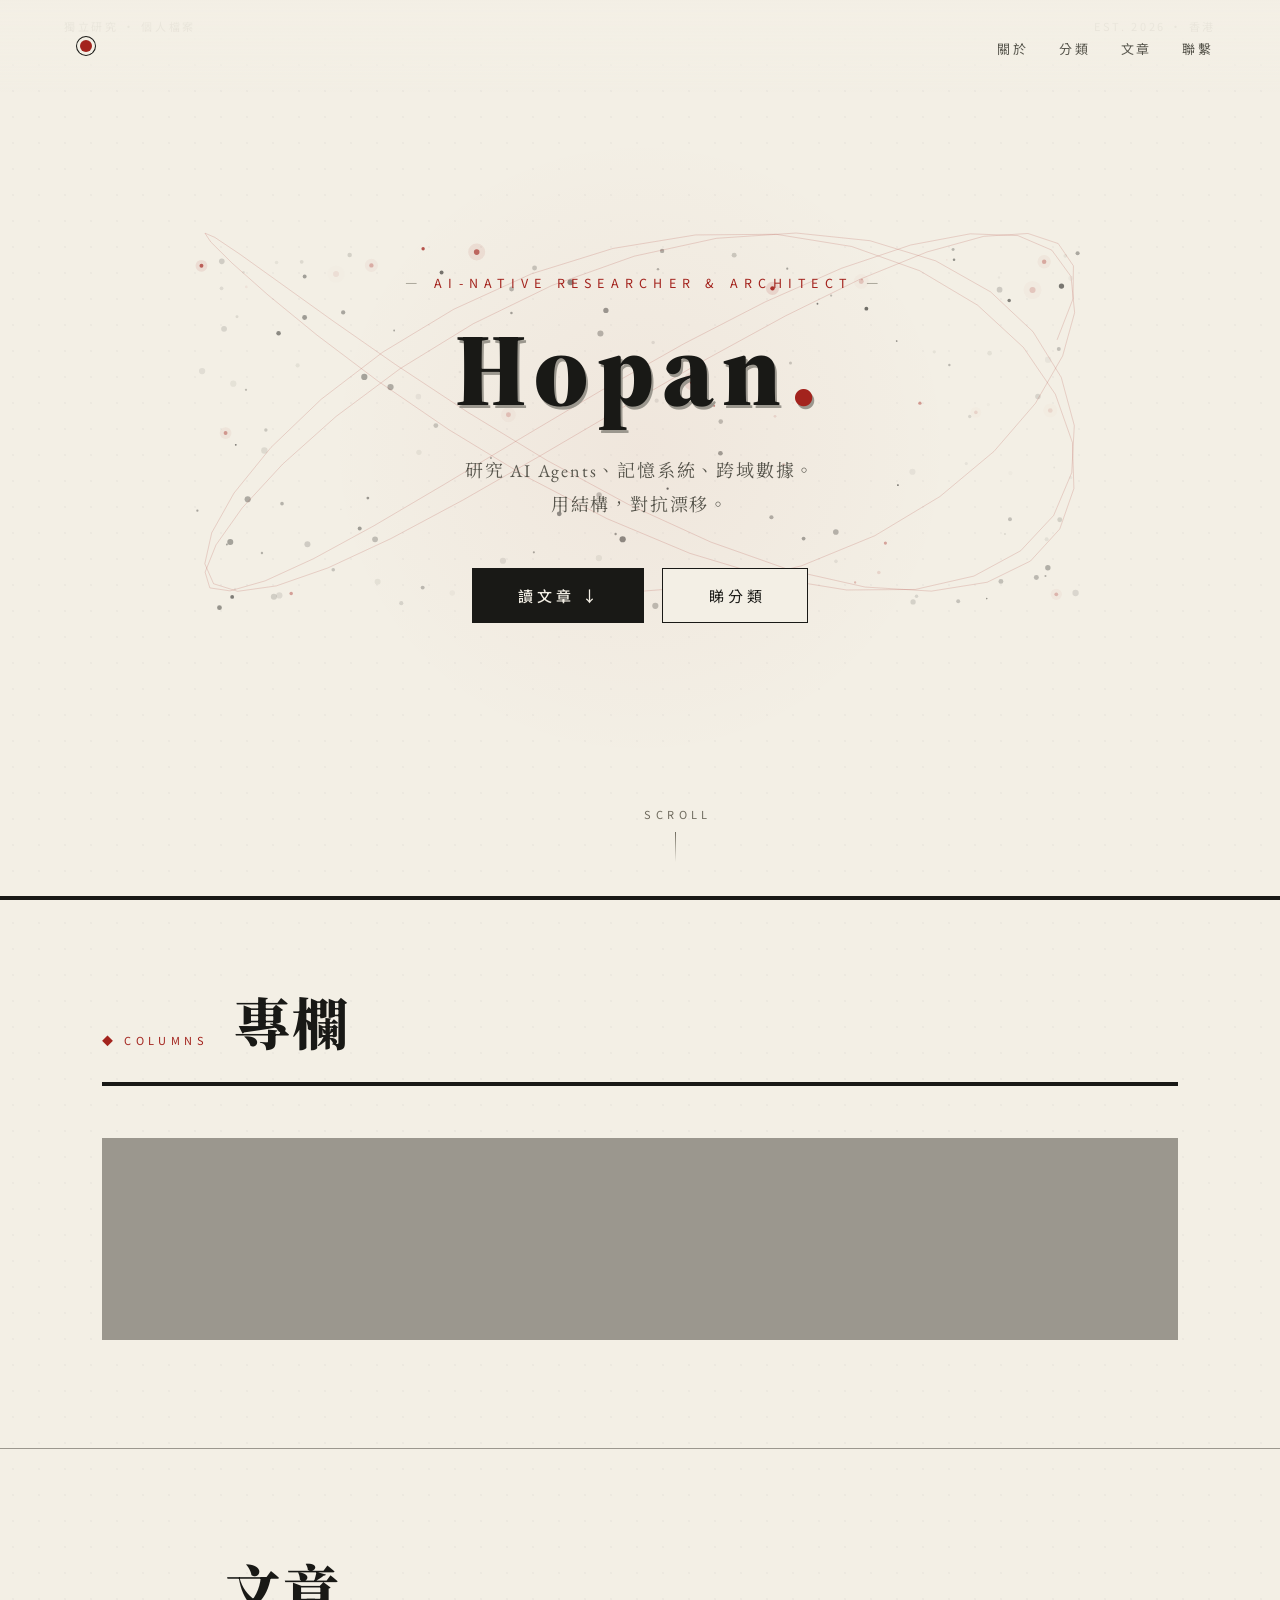
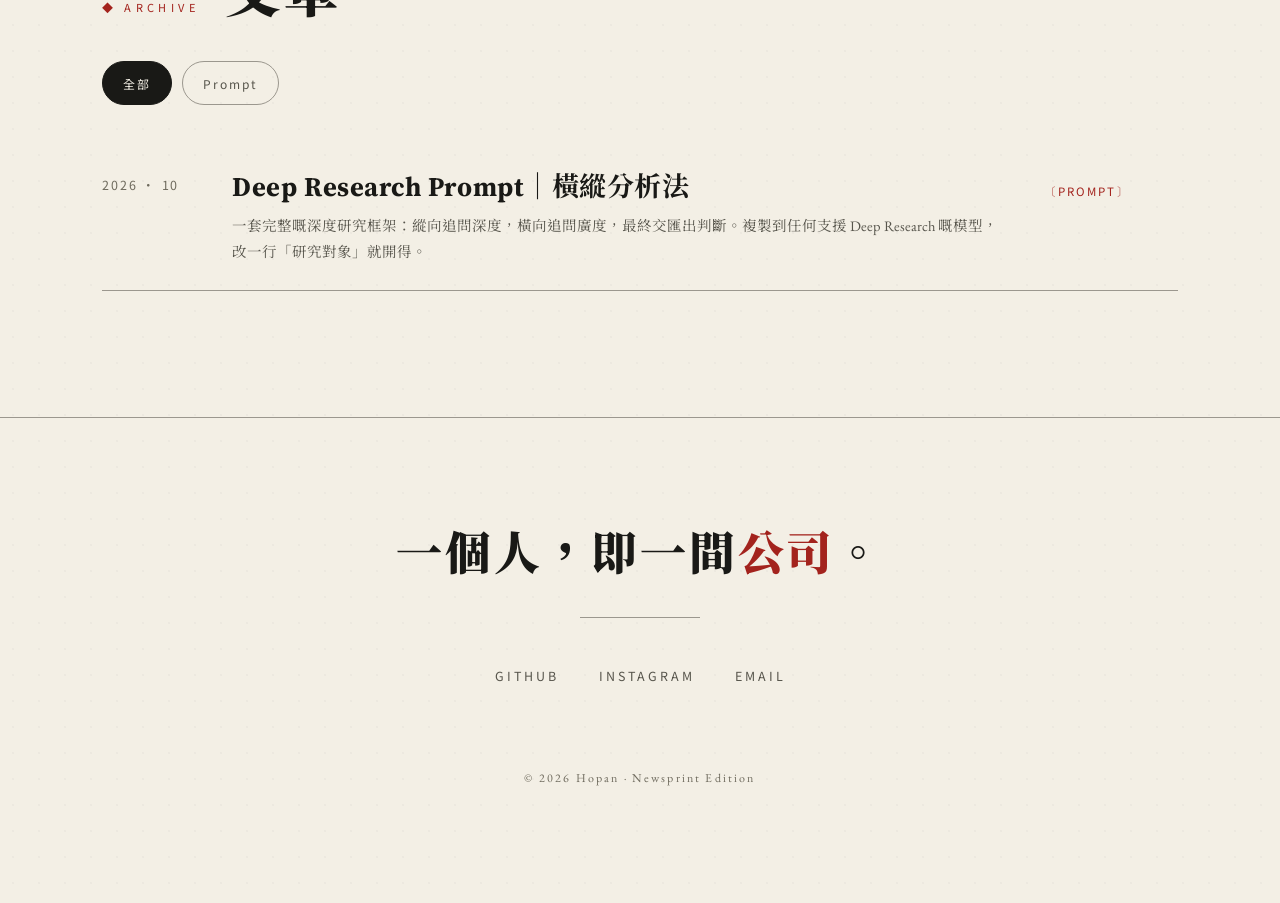
==== commit abbebc23: "reader 內文 h3 小標題樣式(◆紅標+墨線)" ====
--- a/index.html
+++ b/index.html
@@ -375,6 +375,12 @@
   float:left; margin:6px 10px 0 0; color:var(--red);
 }
 #reader .rbody .lead{ color:var(--ink); font-family:var(--display); font-weight:600; font-size:20px; line-height:1.95; }
+#reader .rbody h3{
+  font-family:var(--display); font-weight:900; font-size:19px;
+  letter-spacing:.04em; margin:2.2em 0 .9em; padding-bottom:8px;
+  border-bottom:2px solid var(--ink); color:var(--ink);
+}
+#reader .rbody h3::before{ content:"◆ "; color:var(--red); font-size:.8em; }
 
 /* 手機底部導航 (v2: 取代消失嘅 header nav) */
 #mobilenav{
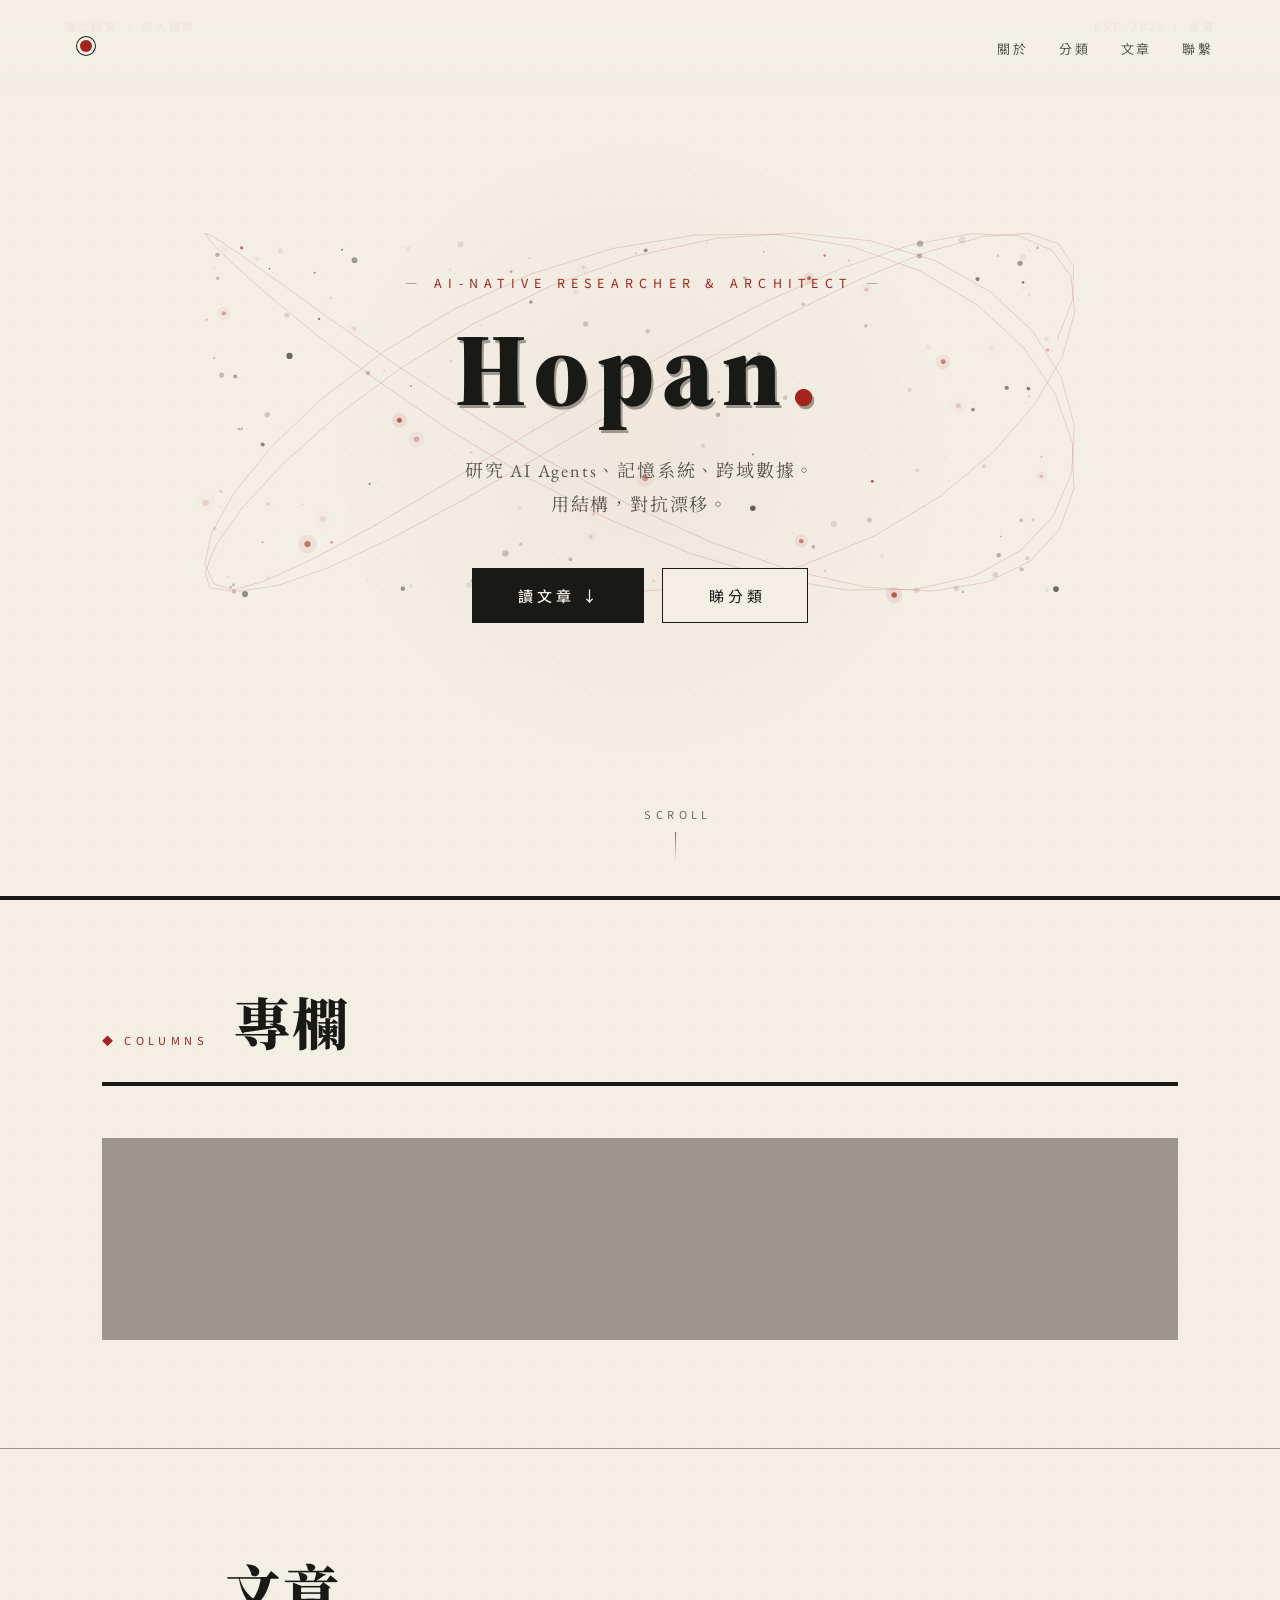
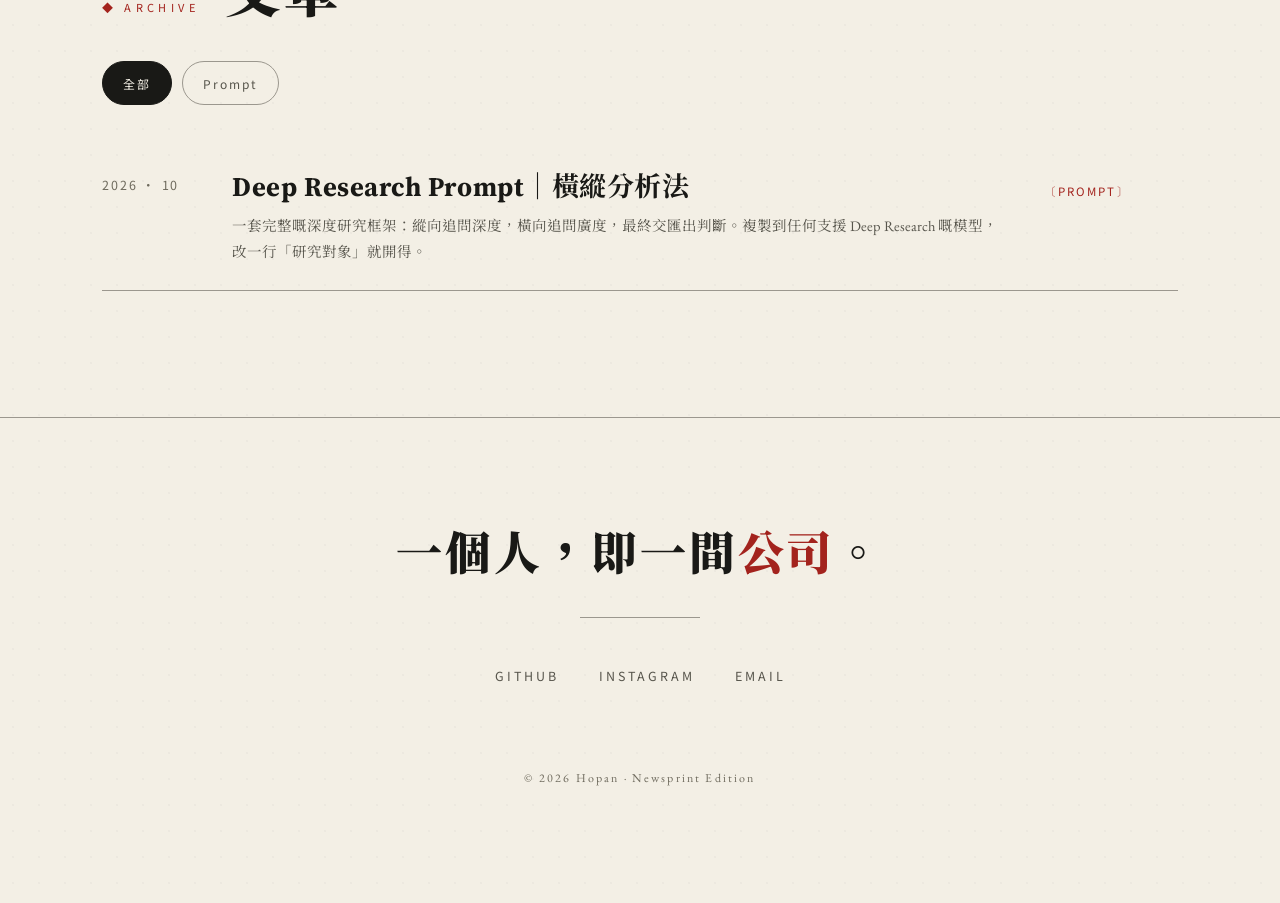
==== commit 4714dd1e: "fix: reader column 740→900px + clamp padding + desktop font bump (per-line 24→34 chars)" ====
--- a/index.html
+++ b/index.html
@@ -348,7 +348,7 @@
   background-size:26px 26px;
 }
 #reader.open{ display:block; }
-#reader .inner{ max-width:740px; margin:0 auto; padding:14vh 8vw 18vh; }
+#reader .inner{ max-width:900px; margin:0 auto; padding:14vh clamp(36px,6vw,120px) 18vh; }
 #reader .close{
   position:fixed; top:22px; right:5vw; z-index:91;
   font-family:var(--sans); font-size:12.5px;
@@ -368,15 +368,15 @@
   line-height:1.35; letter-spacing:.02em; padding-bottom:26px;
   border-bottom:4px solid var(--ink);
 }
-#reader .rbody{ margin-top:46px; font-size:18px; line-height:2.05; letter-spacing:.02em; color:var(--ink-soft); font-weight:400; }
+#reader .rbody{ margin-top:46px; font-size:clamp(17px,1.4vw,20px); line-height:2.05; letter-spacing:.02em; color:var(--ink-soft); font-weight:400; }
 #reader .rbody p{ margin-bottom:1.7em; }
 #reader .rbody p:first-child::first-letter{
   font-family:var(--display); font-weight:900; font-size:52px; line-height:1;
   float:left; margin:6px 10px 0 0; color:var(--red);
 }
-#reader .rbody .lead{ color:var(--ink); font-family:var(--display); font-weight:600; font-size:20px; line-height:1.95; }
+#reader .rbody .lead{ color:var(--ink); font-family:var(--display); font-weight:600; font-size:clamp(19px,1.5vw,22px); line-height:1.95; }
 #reader .rbody h3{
-  font-family:var(--display); font-weight:900; font-size:19px;
+  font-family:var(--display); font-weight:900; font-size:clamp(18px,1.3vw,21px);
   letter-spacing:.04em; margin:2.2em 0 .9em; padding-bottom:8px;
   border-bottom:2px solid var(--ink); color:var(--ink);
 }
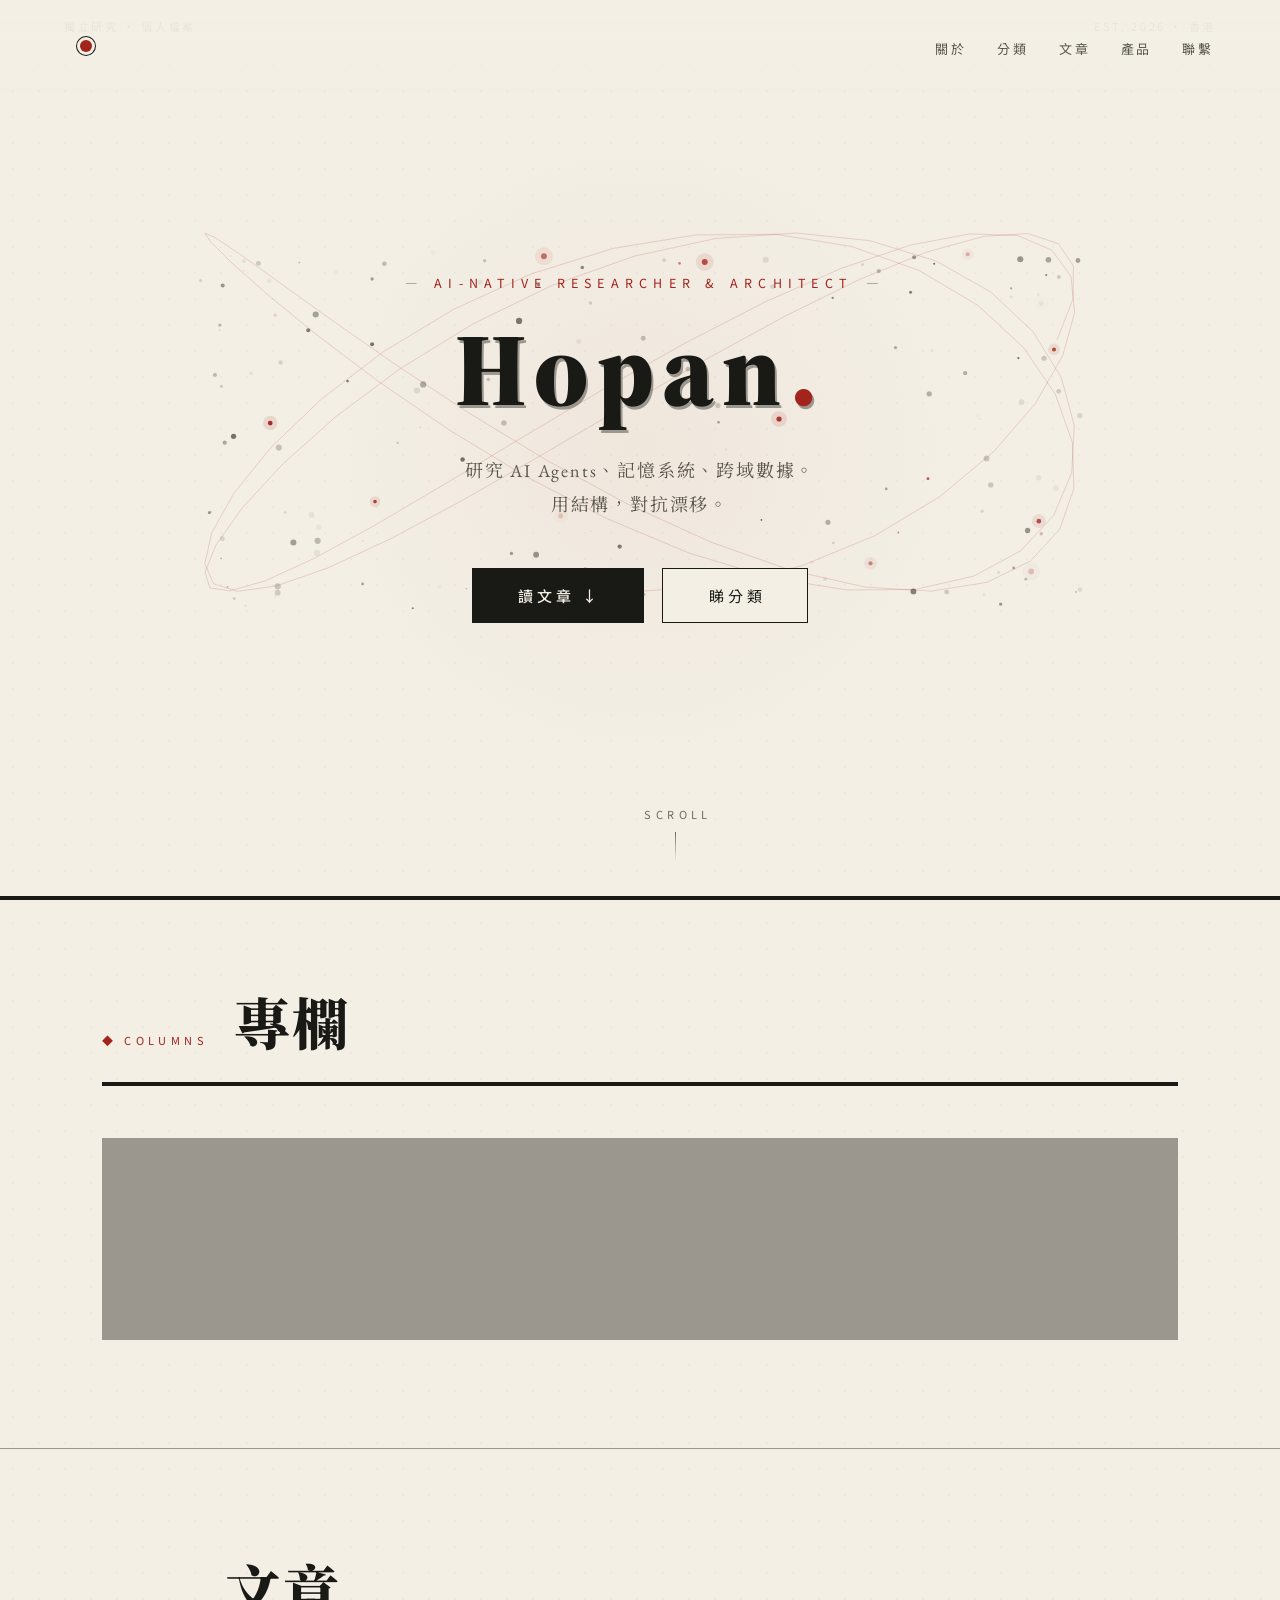
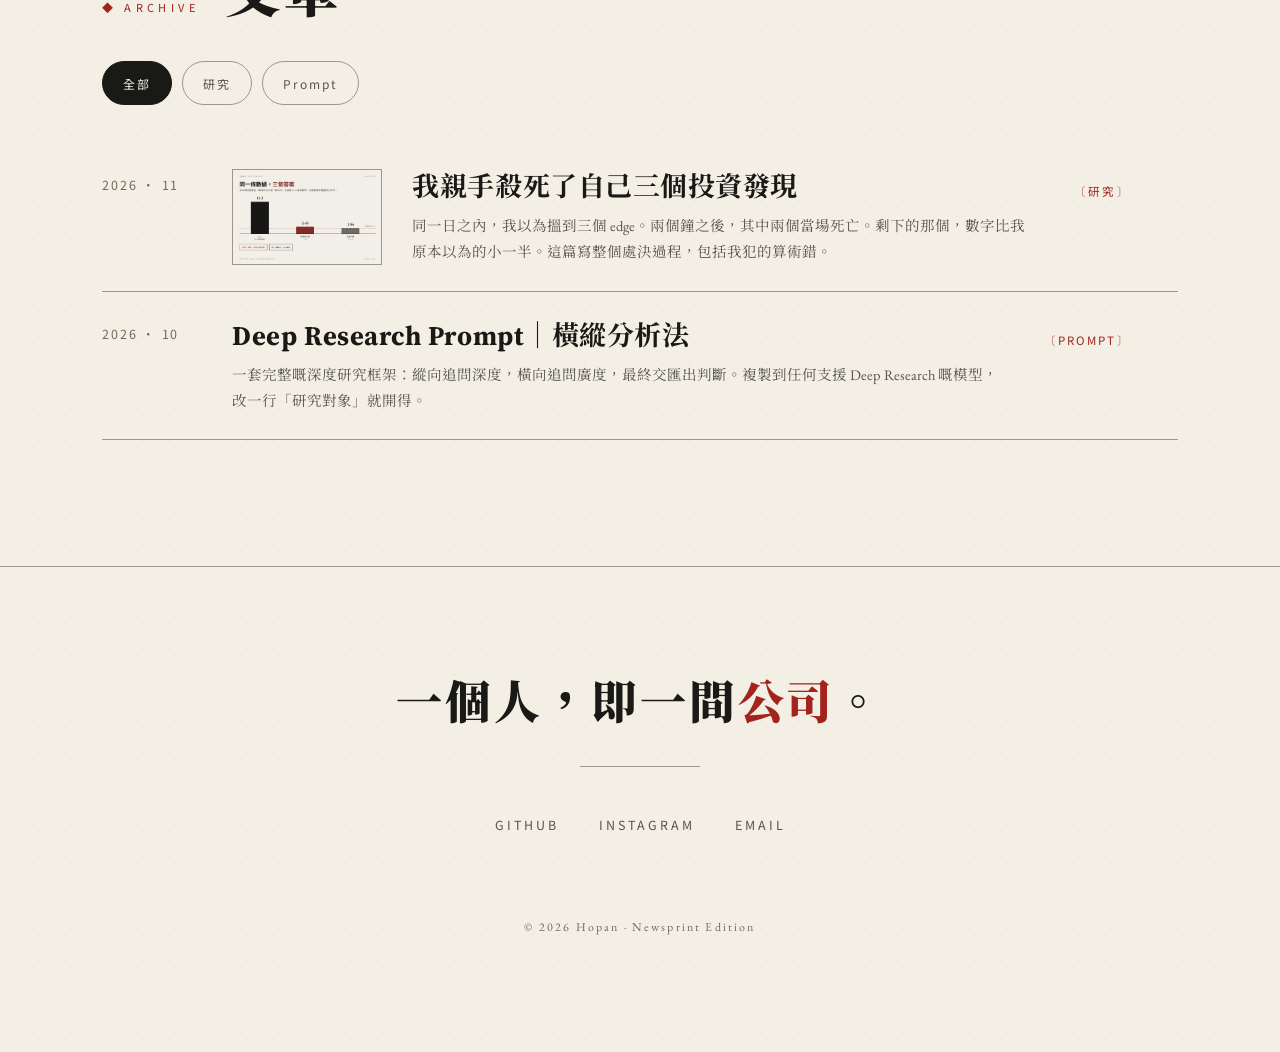
==== commit f94c3900: "新增產品頁 shop.html（先殺後買 Pre-Mortem Kit）+ 4 張產品圖 + 研究文章" ====
--- a/index.html
+++ b/index.html
@@ -340,14 +340,30 @@
 footer .copy{ margin-top:70px; font-size:12px; letter-spacing:.18em; color:var(--ink-faint); }
 footer .copy b{ color:var(--red); font-weight:400; }
 
-/* 文章讀取 modal（紙本） */
+/* 文章讀取 modal（紙本）— 原生 <dialog>，focus trap／Esc／背景 inert 由瀏覽器負責 */
 #reader{
-  position:fixed; inset:0; z-index:90; display:none;
-  background:var(--ground); overflow-y:auto;
+  position:fixed; inset:0; margin:0; padding:0;
+  width:100%; max-width:100%; height:100%; max-height:100%;
+  border:0; z-index:90; color:inherit;
+  background:var(--ground);
   background-image:radial-gradient(rgba(25,25,22,.028) 1px, transparent 1.4px);
   background-size:26px 26px;
-}
-#reader.open{ display:block; }
+  overflow-y:auto; overscroll-behavior:contain;
+  /* 入出場動畫：display/overlay 要 allow-discrete 才過渡得到 */
+  opacity:0; transform:translateY(12px);
+  transition-property:opacity, transform, display, overlay;
+  transition-duration:.3s; transition-timing-function:ease-out;
+  transition-behavior:allow-discrete;
+}
+#reader[open]{
+  opacity:1; transform:none;
+  @starting-style{ opacity:0; transform:translateY(12px); }
+}
+@media (prefers-reduced-motion: reduce){
+  #reader{ transition:none; opacity:1; transform:none; }
+}
+/* 紙本滿版，唔要暗底 */
+#reader::backdrop{ background:transparent; }
 #reader .inner{ max-width:900px; margin:0 auto; padding:14vh clamp(36px,6vw,120px) 18vh; }
 #reader .close{
   position:fixed; top:22px; right:5vw; z-index:91;
@@ -432,6 +448,7 @@
     <a href="#about">關於</a>
     <a href="#columns">分類</a>
     <a href="#writing">文章</a>
+    <a href="shop.html">產品</a>
     <a href="#contact">聯繫</a>
   </nav>
   <button id="menubtn" aria-label="開啟選單" aria-expanded="false">☰</button>
@@ -481,10 +498,10 @@
 </footer>
 
 <!-- 文章閱讀器 -->
-<div id="reader" role="dialog" aria-modal="true" aria-label="文章閱讀器">
-  <button class="close">CLOSE ✕</button>
+<dialog id="reader" aria-label="文章閱讀器" closedby="any">
+  <button class="close" type="button">CLOSE ✕</button>
   <div class="inner"><div id="rbody"></div></div>
-</div>
+</dialog>
 
 <!-- 文章資料庫 —— 加文章：喺 posts.js 加一篇就得，唔使掂 HTML -->
 <script src="posts.js"></script>
@@ -663,30 +680,20 @@
 function filterCat(c){ setFilter(c); document.getElementById('writing').scrollIntoView({behavior:'smooth'}); }
 buildBar(); renderList(null);
 
-/* ---------- 文章讀取 ---------- */
+/* ---------- 文章讀取（原生 <dialog>：瀏覽器負責 focus trap／Esc／背景 inert／焦點歸位） ---------- */
 const reader=document.getElementById('reader'), rbody=document.getElementById('rbody');
-let lastFocus=null;
-function openReader(p,triggerEl){
-  lastFocus=triggerEl;
+function openReader(p){
   rbody.innerHTML=`<p class="rmeta">${p.d}<span>•</span>${p.c}</p>`+
     `<h2 class="rtitle">${p.t}</h2>`+
     `<div class="rbody">${p.body}</div>`;
-  reader.classList.add('open');
-  document.body.style.overflow='hidden';
+  if(!reader.open) reader.showModal();   // showModal = 背景 inert + top layer + Esc 自動關
   reader.scrollTop=0;
-  // v2: focus 入 modal，鍵盤用戶唔使摸黑
-  const closeBtn=document.querySelector('#reader .close');
-  closeBtn.focus();
-}
-document.querySelector('#reader .close').addEventListener('click',closeReader);
-reader.addEventListener('click',e=>{ if(e.target===reader) closeReader(); });
-function closeReader(){
-  reader.classList.remove('open');
-  document.body.style.overflow='';
-  // v2: focus 歸位
-  if(lastFocus && lastFocus.focus) lastFocus.focus();
-}
-document.addEventListener('keydown',e=>{ if(e.key==='Escape') closeReader(); });
+}
+reader.querySelector('.close').addEventListener('click',()=>reader.close());
+/* 點紙邊（.inner 以外）都關得，保留舊版手感 */
+reader.addEventListener('click',e=>{ if(e.target===reader) reader.close(); });
+/* 註：唔使 body overflow lock、唔使自己寫 focus trap、唔使 global Esc listener、
+   唔使自己還原焦點 —— 全部係原生 <dialog> 已經做嘅嘢。 */
 
 /* ---------- 手機 hamburger ---------- */
 const menubtn=document.getElementById('menubtn');
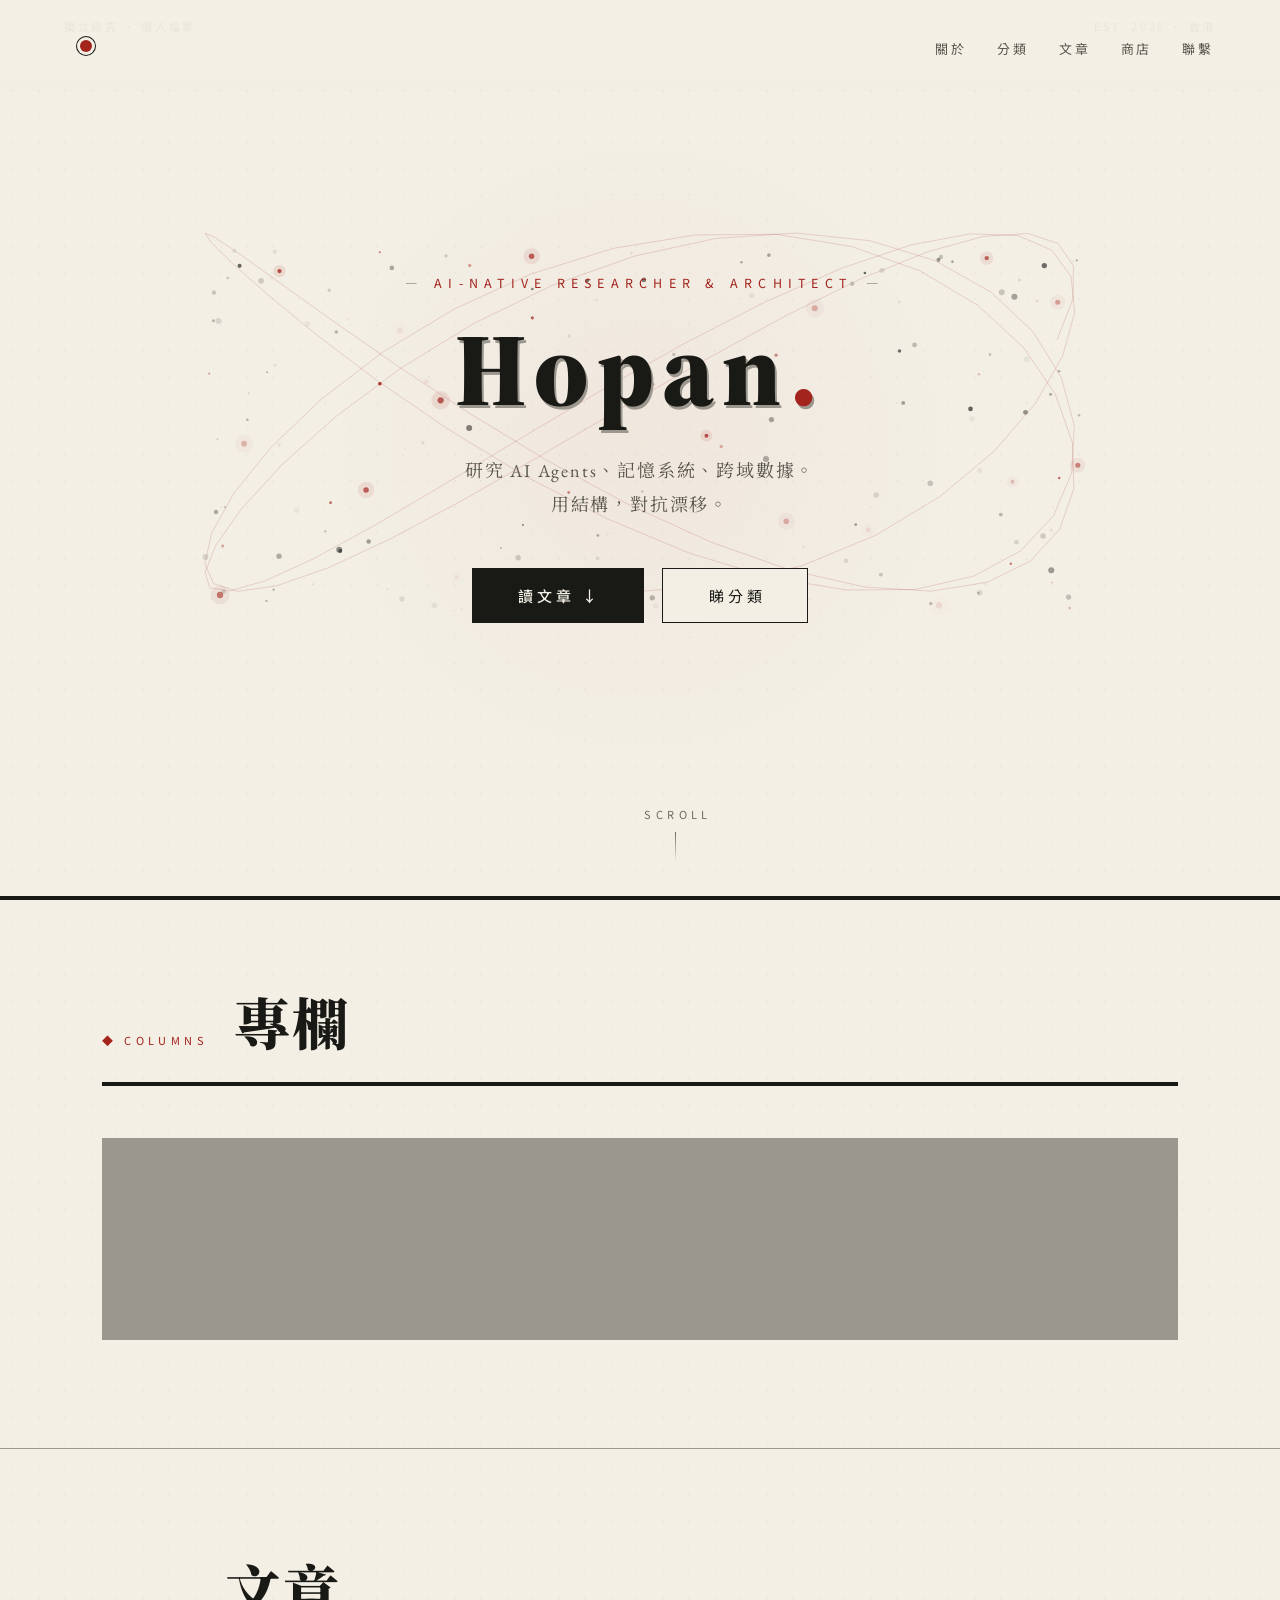
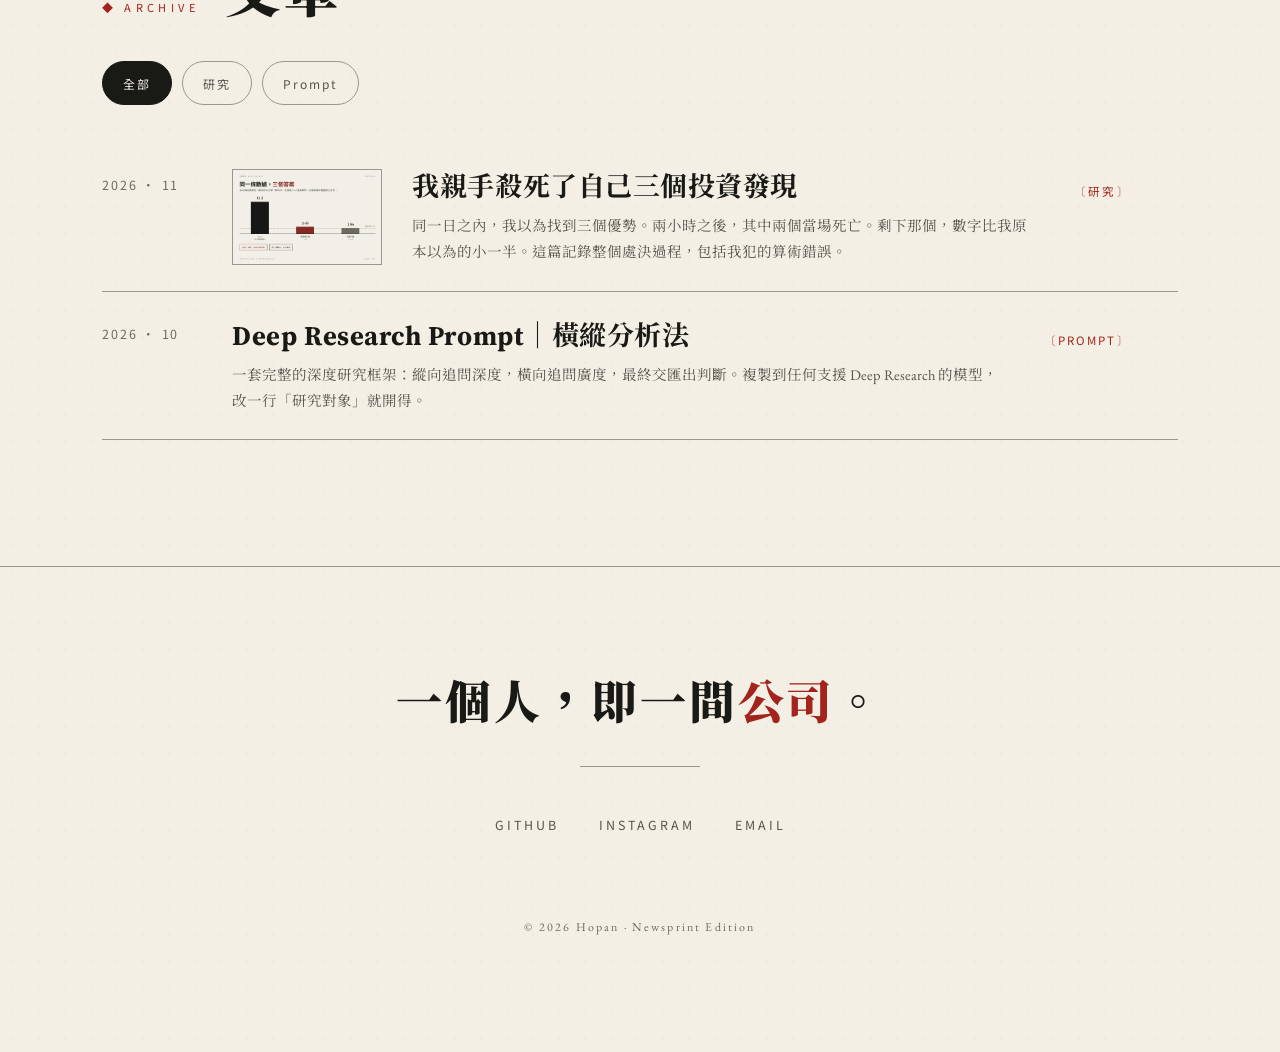
==== commit a0b98aa1: "導覽統一為「商店」" ====
--- a/index.html
+++ b/index.html
@@ -448,7 +448,7 @@
     <a href="#about">關於</a>
     <a href="#columns">分類</a>
     <a href="#writing">文章</a>
-    <a href="shop.html">產品</a>
+    <a href="shop.html">商店</a>
     <a href="#contact">聯繫</a>
   </nav>
   <button id="menubtn" aria-label="開啟選單" aria-expanded="false">☰</button>
